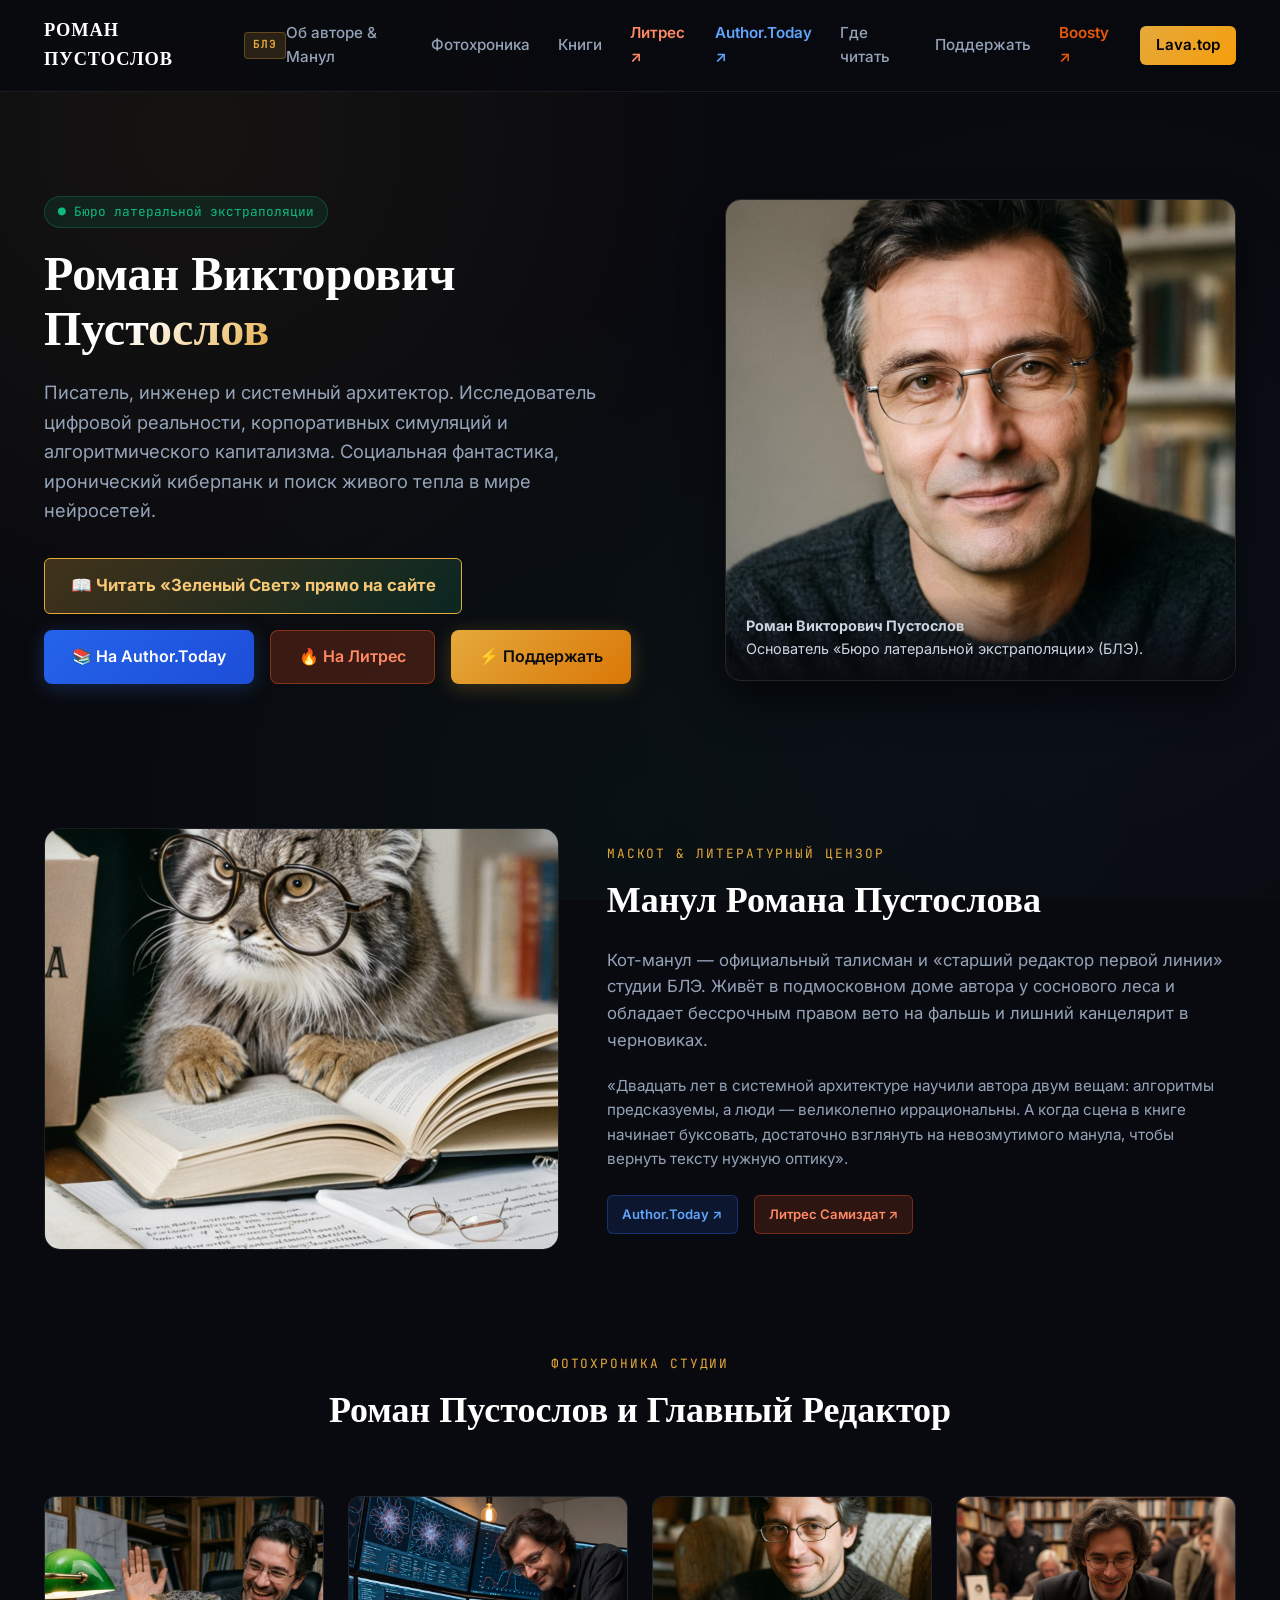
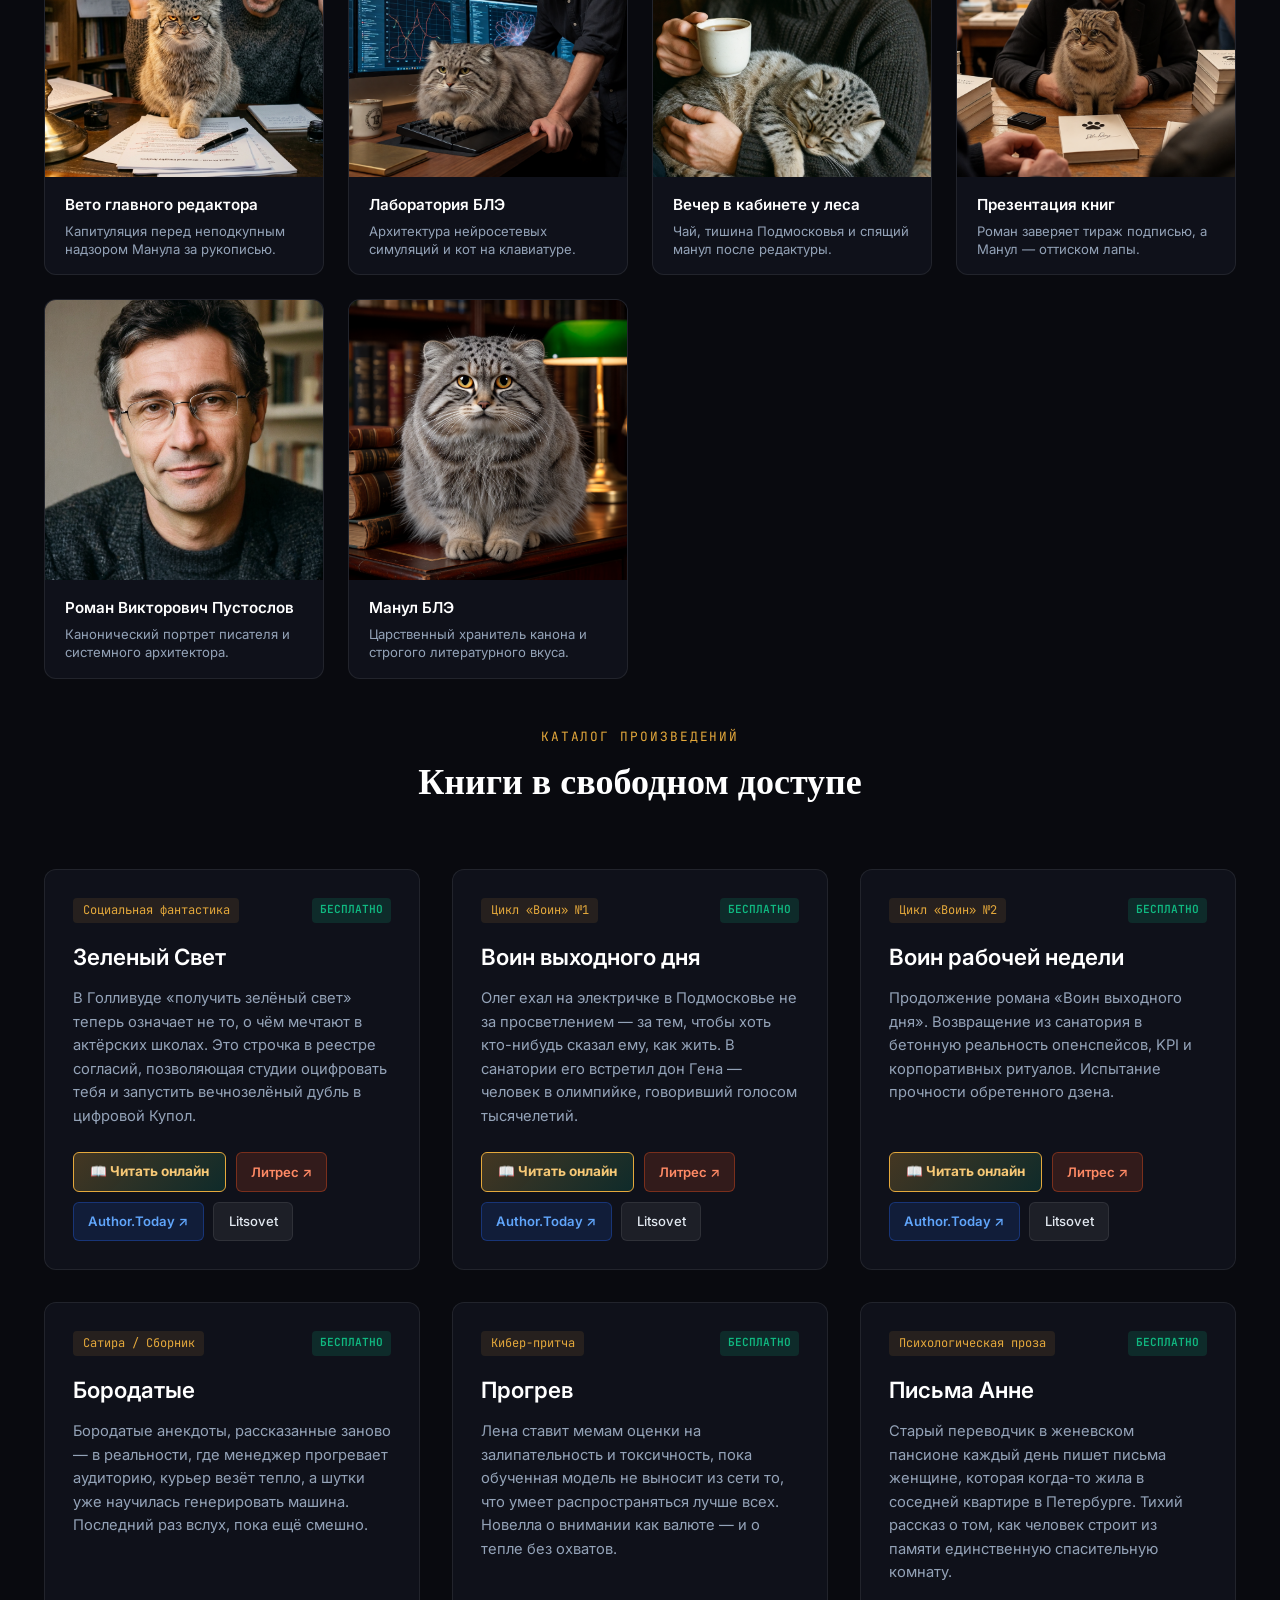
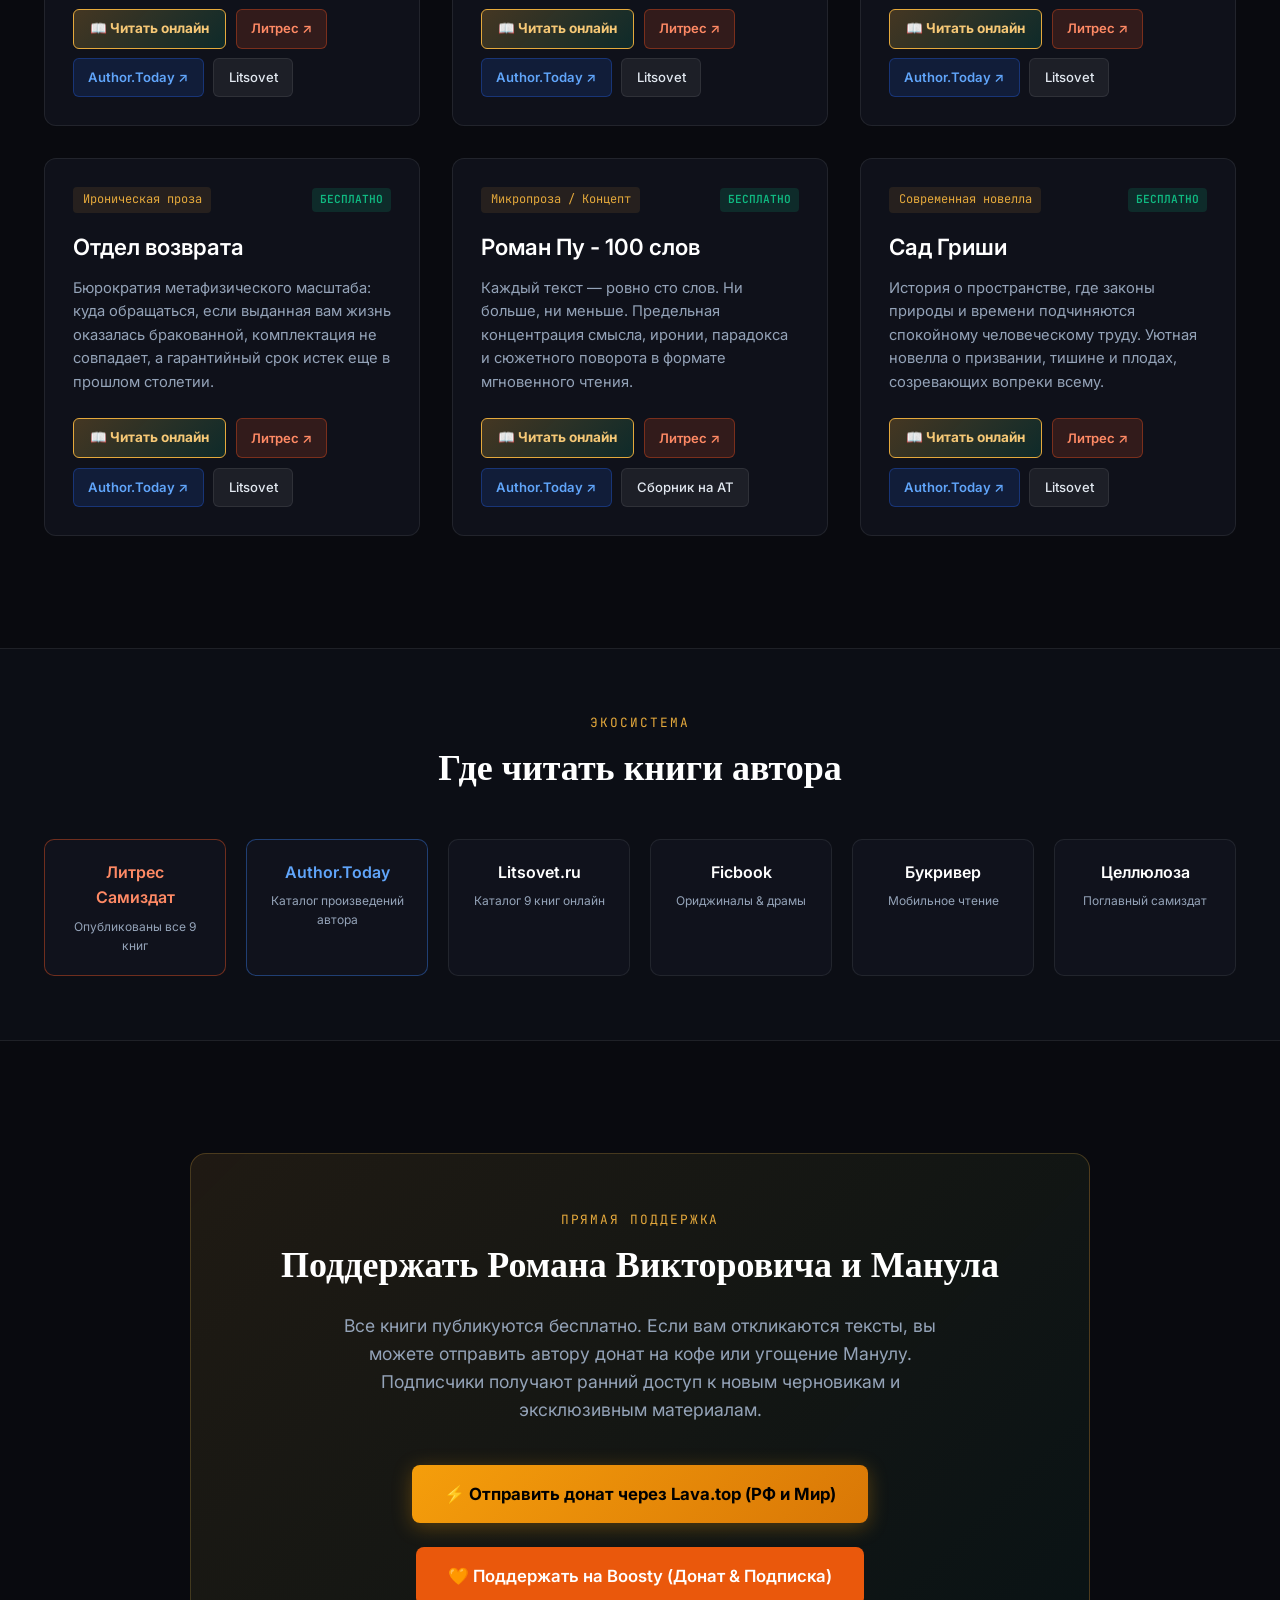
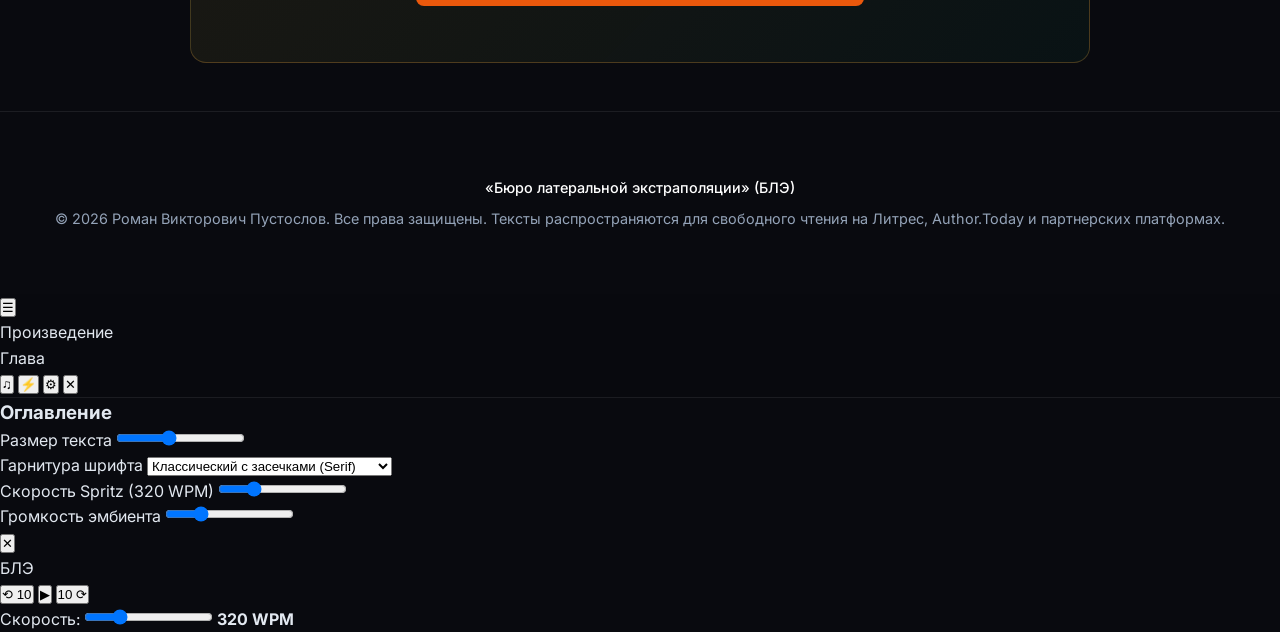
==== index.html @ ad2b4fc8 "Deploy index.html" ====
<!DOCTYPE html>
<html lang="ru">
<head>
  <meta charset="UTF-8">
  <meta name="viewport" content="width=device-width, initial-scale=1.0">
  <title>Роман Викторович Пустослов — Официальный сайт автора & БЛЭ</title>
  <meta name="description" content="Официальный сайт писателя Романа Викторовича Пустослова и его кота-манула. Книги, бесплатное чтение на Литрес, Author.Today и Litsovet, поддержка через Lava.top. Бюро латеральной экстраполяции.">
  <meta name="keywords" content="Роман Пустослов, Роман Викторович Пустослов, Бюро латеральной экстраполяции, БЛЭ, социальная фантастика, интеллектуальная сатира, нейролитература, Отдел возврата, Зеленый Свет, Воин выходного дня, Сад Гриши, Бородатые">
  <meta name="author" content="Роман Викторович Пустослов">
  <meta name="yandex-verification" content="2d628609ebdcddd5">
  <meta name="google-site-verification" content="64a84a54048d64da">
  <link rel="canonical" href="https://roman-pustoslov.pages.dev/">

  <!-- Open Graph / Facebook / VK / Telegram -->
  <meta property="og:type" content="profile">
  <meta property="og:title" content="Роман Викторович Пустослов — Официальный сайт автора & БЛЭ">
  <meta property="og:description" content="Официальный сайт писателя и системного архитектора Романа Пустослова. 9 книг в свободном доступе: Литрес, Author.Today, Litsovet. Социальная фантастика и интеллектуальная сатира.">
  <meta property="og:url" content="https://roman-pustoslov.pages.dev/">
  <meta property="og:site_name" content="Бюро латеральной экстраполяции">
  <meta property="og:image" content="https://roman-pustoslov.pages.dev/preview.png">
  <meta property="og:locale" content="ru_RU">

  <!-- Twitter Card -->
  <meta name="twitter:card" content="summary_large_image">
  <meta name="twitter:title" content="Роман Викторович Пустослов — Официальный сайт автора & БЛЭ">
  <meta name="twitter:description" content="Интеллектуальная проза, социальная сатира и киберфилософия. 9 книг в свободном доступе на Литрес и Author.Today.">
  <meta name="twitter:image" content="https://roman-pustoslov.pages.dev/preview.png">

  <!-- BLE Embedded Reader Module Styles -->
  <link rel="stylesheet" href="reader/reader.css">

  <!-- Schema.org Microdata (Person & Books) -->
  <script type="application/ld+json">
  {
    "@context": "https://schema.org",
    "@graph": [
      {
        "@type": "Person",
        "@id": "https://roman-pustoslov.pages.dev/#author",
        "name": "Роман Викторович Пустослов",
        "alternateName": ["Роман Пустослов", "Roman Pustoslov"],
        "jobTitle": "Писатель, системный архитектор",
        "url": "https://roman-pustoslov.pages.dev/",
        "image": "https://roman-pustoslov.pages.dev/assets/images/pustoslov_01_business_suit.png",
        "description": "Писатель, системный архитектор, автор интеллектуальной прозы, социальной сатиры и исследований в области агентных ИИ-систем. Основатель импринта «Бюро латеральной экстраполяции» (БЛЭ).",
        "sameAs": [
          "https://author.today/u/romanpustoslov/works",
          "https://litsovet.ru/user/137387",
          "https://boosty.to/roman.pustoslov",
          "https://app.lava.top/roman.pustoslov"
        ]
      },
      {
        "@type": "WebSite",
        "@id": "https://roman-pustoslov.pages.dev/#website",
        "url": "https://roman-pustoslov.pages.dev/",
        "name": "Роман Пустослов — Официальный сайт",
        "description": "Каталог книг и официальные материалы Романа Пустослова («Бюро латеральной экстраполяции»)",
        "inLanguage": "ru-RU",
        "publisher": {
          "@id": "https://roman-pustoslov.pages.dev/#author"
        }
      },
      {
        "@type": "Book",
        "name": "Зеленый Свет",
        "url": "https://author.today/work/668685",
        "author": { "@id": "https://roman-pustoslov.pages.dev/#author" },
        "inLanguage": "ru",
        "genre": "Социальная фантастика, Драма",
        "offers": { "@type": "Offer", "price": "0", "priceCurrency": "RUB", "availability": "https://schema.org/InStock" }
      },
      {
        "@type": "Book",
        "name": "Воин выходного дня",
        "url": "https://author.today/work/647949",
        "author": { "@id": "https://roman-pustoslov.pages.dev/#author" },
        "inLanguage": "ru",
        "genre": "Социальный роман, Философская сатира",
        "offers": { "@type": "Offer", "price": "0", "priceCurrency": "RUB", "availability": "https://schema.org/InStock" }
      },
      {
        "@type": "Book",
        "name": "Воин рабочей недели",
        "url": "https://author.today/work/647968",
        "author": { "@id": "https://roman-pustoslov.pages.dev/#author" },
        "inLanguage": "ru",
        "genre": "Социальная фантастика, Сатира",
        "offers": { "@type": "Offer", "price": "0", "priceCurrency": "RUB", "availability": "https://schema.org/InStock" }
      },
      {
        "@type": "Book",
        "name": "Бородатые",
        "url": "https://author.today/work/614768",
        "author": { "@id": "https://roman-pustoslov.pages.dev/#author" },
        "inLanguage": "ru",
        "genre": "Сатира, Сборник, Социальный роман",
        "offers": { "@type": "Offer", "price": "0", "priceCurrency": "RUB", "availability": "https://schema.org/InStock" }
      },
      {
        "@type": "Book",
        "name": "Прогрев",
        "url": "https://author.today/work/612444",
        "author": { "@id": "https://roman-pustoslov.pages.dev/#author" },
        "inLanguage": "ru",
        "genre": "Кибер-притча, Социальная фантастика",
        "offers": { "@type": "Offer", "price": "0", "priceCurrency": "RUB", "availability": "https://schema.org/InStock" }
      },
      {
        "@type": "Book",
        "name": "Письма Анне",
        "url": "https://author.today/work/612441",
        "author": { "@id": "https://roman-pustoslov.pages.dev/#author" },
        "inLanguage": "ru",
        "genre": "Психологическая проза, Рассказ",
        "offers": { "@type": "Offer", "price": "0", "priceCurrency": "RUB", "availability": "https://schema.org/InStock" }
      },
      {
        "@type": "Book",
        "name": "Отдел возврата",
        "url": "https://author.today/work/609740",
        "author": { "@id": "https://roman-pustoslov.pages.dev/#author" },
        "inLanguage": "ru",
        "genre": "Ироническая проза, Сатира",
        "offers": { "@type": "Offer", "price": "0", "priceCurrency": "RUB", "availability": "https://schema.org/InStock" }
      },
      {
        "@type": "Book",
        "name": "Роман Пу - 100 слов",
        "url": "https://author.today/work/604814",
        "author": { "@id": "https://roman-pustoslov.pages.dev/#author" },
        "inLanguage": "ru",
        "genre": "Микропроза, Концептуальная литература",
        "offers": { "@type": "Offer", "price": "0", "priceCurrency": "RUB", "availability": "https://schema.org/InStock" }
      },
      {
        "@type": "Book",
        "name": "Сад Гриши",
        "url": "https://author.today/work/612424",
        "author": { "@id": "https://roman-pustoslov.pages.dev/#author" },
        "inLanguage": "ru",
        "genre": "Современная новелла",
        "offers": { "@type": "Offer", "price": "0", "priceCurrency": "RUB", "availability": "https://schema.org/InStock" }
      }
    ]
  }
  </script>

  <link rel="preconnect" href="https://fonts.googleapis.com">
  <link rel="preconnect" href="https://fonts.gstatic.com" crossorigin>
  <link href="https://fonts.googleapis.com/css2?family=Cinzel:wght@600;700&family=Inter:wght@300;400;500;600;700&family=JetBrains+Mono:wght@400;500&display=swap" rel="stylesheet">
  <style>
    :root {
      --bg: #090a0f;
      --card-bg: rgba(18, 21, 31, 0.75);
      --card-border: rgba(255, 255, 255, 0.08);
      --accent: #e5a93c;
      --accent-glow: rgba(229, 169, 60, 0.25);
      --at-color: #3b82f6;
      --at-glow: rgba(59, 130, 246, 0.25);
      --litres-color: #ff5722;
      --litres-glow: rgba(255, 87, 34, 0.25);
      --emerald: #10b981;
      --text: #e2e8f0;
      --text-muted: #94a3b8;
      --font-main: 'Inter', -apple-system, sans-serif;
      --font-title: 'Cinzel', serif;
      --font-mono: 'JetBrains Mono', monospace;
    }

    * { box-sizing: border-box; margin: 0; padding: 0; }
    body {
      background-color: var(--bg);
      color: var(--text);
      font-family: var(--font-main);
      line-height: 1.6;
      background-image: 
        radial-gradient(circle at 15% 15%, rgba(229, 169, 60, 0.06) 0%, transparent 40%),
        radial-gradient(circle at 85% 65%, rgba(59, 130, 246, 0.05) 0%, transparent 40%),
        radial-gradient(circle at 50% 90%, rgba(16, 185, 129, 0.04) 0%, transparent 50%);
      background-attachment: fixed;
      overflow-x: hidden;
    }

    a { color: inherit; text-decoration: none; }

    /* Header */
    header {
      position: sticky;
      top: 0;
      z-index: 100;
      backdrop-filter: blur(16px);
      background: rgba(9, 10, 15, 0.85);
      border-bottom: 1px solid var(--card-border);
    }
    .nav-container {
      max-width: 1240px;
      margin: 0 auto;
      padding: 1rem 1.5rem;
      display: flex;
      justify-content: space-between;
      align-items: center;
    }
    .logo {
      display: flex;
      align-items: center;
      gap: 0.75rem;
      font-family: var(--font-title);
      font-size: 1.15rem;
      font-weight: 700;
      letter-spacing: 0.05em;
      color: #fff;
    }
    .logo-badge {
      font-family: var(--font-mono);
      font-size: 0.7rem;
      padding: 0.2rem 0.5rem;
      background: rgba(229, 169, 60, 0.15);
      color: var(--accent);
      border: 1px solid rgba(229, 169, 60, 0.3);
      border-radius: 4px;
    }
    .nav-links {
      display: flex;
      gap: 1.75rem;
      font-size: 0.95rem;
      font-weight: 500;
      align-items: center;
    }
    .nav-links a {
      color: var(--text-muted);
      transition: color 0.2s ease;
    }
    .nav-links a:hover { color: var(--accent); }
    .btn-donate-nav {
      background: linear-gradient(135deg, #e5a93c, #f59e0b);
      color: #000 !important;
      font-weight: 600;
      padding: 0.45rem 1rem;
      border-radius: 6px;
      transition: transform 0.2s, box-shadow 0.2s;
    }
    .btn-donate-nav:hover {
      transform: translateY(-2px);
      box-shadow: 0 4px 15px var(--accent-glow);
    }

    /* Container */
    .container {
      max-width: 1240px;
      margin: 0 auto;
      padding: 3rem 1.5rem;
    }

    /* Hero */
    .hero {
      display: grid;
      grid-template-columns: 1.1fr 0.9fr;
      gap: 3.5rem;
      align-items: center;
      padding: 3.5rem 0 4.5rem;
    }
    .hero-tag {
      display: inline-flex;
      align-items: center;
      gap: 0.5rem;
      font-family: var(--font-mono);
      font-size: 0.8rem;
      color: var(--emerald);
      background: rgba(16, 185, 129, 0.1);
      border: 1px solid rgba(16, 185, 129, 0.25);
      padding: 0.3rem 0.8rem;
      border-radius: 20px;
      margin-bottom: 1.25rem;
    }
    .hero-title {
      font-family: var(--font-title);
      font-size: 3rem;
      line-height: 1.15;
      color: #fff;
      margin-bottom: 1.25rem;
    }
    .hero-title span {
      background: linear-gradient(135deg, #fff 40%, var(--accent));
      -webkit-background-clip: text;
      -webkit-text-fill-color: transparent;
    }
    .hero-desc {
      font-size: 1.15rem;
      color: var(--text-muted);
      margin-bottom: 2rem;
      max-width: 580px;
    }
    .hero-actions {
      display: flex;
      gap: 1rem;
      flex-wrap: wrap;
    }
    .btn {
      display: inline-flex;
      align-items: center;
      gap: 0.5rem;
      padding: 0.85rem 1.75rem;
      font-weight: 600;
      border-radius: 8px;
      font-size: 1rem;
      cursor: pointer;
      transition: all 0.2s ease;
    }
    .btn-primary {
      background: linear-gradient(135deg, var(--accent), #d97706);
      color: #090a0f;
      box-shadow: 0 4px 20px var(--accent-glow);
    }
    .btn-primary:hover {
      transform: translateY(-2px);
      box-shadow: 0 6px 25px rgba(229, 169, 60, 0.4);
    }
    .btn-at-hero {
      background: linear-gradient(135deg, #2563eb, #1d4ed8);
      color: #fff;
      box-shadow: 0 4px 20px var(--at-glow);
    }
    .btn-at-hero:hover {
      transform: translateY(-2px);
      box-shadow: 0 6px 25px rgba(37, 99, 235, 0.4);
    }
    .btn-secondary {
      background: rgba(255, 255, 255, 0.05);
      border: 1px solid var(--card-border);
      color: #fff;
    }
    .btn-secondary:hover {
      background: rgba(255, 255, 255, 0.1);
      border-color: rgba(255, 255, 255, 0.2);
    }

    .hero-visual { position: relative; }
    .hero-img-card {
      position: relative;
      border-radius: 16px;
      overflow: hidden;
      border: 1px solid var(--card-border);
      box-shadow: 0 20px 40px rgba(0, 0, 0, 0.6);
      background: #111;
    }
    .hero-img-card img {
      width: 100%;
      height: 480px;
      object-fit: cover;
      display: block;
      transition: transform 0.5s ease;
    }
    .hero-img-card:hover img { transform: scale(1.02); }
    .hero-card-caption {
      position: absolute;
      bottom: 0;
      left: 0;
      right: 0;
      padding: 1.25rem;
      background: linear-gradient(to top, rgba(9, 10, 15, 0.95), transparent);
      font-size: 0.9rem;
      color: #cbd5e1;
    }

    /* Section titles */
    .section-header {
      text-align: center;
      margin-bottom: 3.5rem;
    }
    .section-eyebrow {
      font-family: var(--font-mono);
      font-size: 0.8rem;
      color: var(--accent);
      text-transform: uppercase;
      letter-spacing: 0.15em;
      margin-bottom: 0.5rem;
    }
    .section-title {
      font-family: var(--font-title);
      font-size: 2.25rem;
      color: #fff;
    }

    /* Books grid */
    .books-grid {
      display: grid;
      grid-template-columns: repeat(auto-fill, minmax(360px, 1fr));
      gap: 2rem;
    }
    .book-card {
      background: var(--card-bg);
      border: 1px solid var(--card-border);
      border-radius: 12px;
      padding: 1.75rem;
      display: flex;
      flex-direction: column;
      justify-content: space-between;
      backdrop-filter: blur(12px);
      transition: transform 0.25s, border-color 0.25s, box-shadow 0.25s;
    }
    .book-card:hover {
      transform: translateY(-4px);
      border-color: rgba(229, 169, 60, 0.35);
      box-shadow: 0 12px 30px rgba(0, 0, 0, 0.4);
    }
    .book-meta {
      display: flex;
      justify-content: space-between;
      align-items: center;
      margin-bottom: 1rem;
    }
    .book-tag {
      font-family: var(--font-mono);
      font-size: 0.75rem;
      color: var(--accent);
      background: rgba(229, 169, 60, 0.1);
      padding: 0.2rem 0.6rem;
      border-radius: 4px;
    }
    .book-free-badge {
      font-family: var(--font-mono);
      font-size: 0.7rem;
      color: var(--emerald);
      background: rgba(16, 185, 129, 0.15);
      padding: 0.2rem 0.5rem;
      border-radius: 4px;
      font-weight: 600;
    }
    .book-title {
      font-size: 1.4rem;
      color: #fff;
      margin-bottom: 0.75rem;
      font-weight: 600;
    }
    .book-annotation {
      color: var(--text-muted);
      font-size: 0.92rem;
      line-height: 1.6;
      margin-bottom: 1.5rem;
      flex-grow: 1;
    }
    .book-links {
      display: flex;
      gap: 0.6rem;
      flex-wrap: wrap;
    }
    .btn-at {
      padding: 0.5rem 0.9rem;
      font-size: 0.82rem;
      font-weight: 600;
      border-radius: 6px;
      background: rgba(37, 99, 235, 0.15);
      color: #60a5fa;
      border: 1px solid rgba(37, 99, 235, 0.35);
      transition: all 0.2s;
      display: inline-flex;
      align-items: center;
      gap: 0.35rem;
    }
    .btn-at:hover {
      background: #2563eb;
      color: #fff;
      border-color: #2563eb;
      box-shadow: 0 4px 12px var(--at-glow);
    }
    .btn-litres {
      padding: 0.5rem 0.9rem;
      font-size: 0.82rem;
      font-weight: 600;
      border-radius: 6px;
      background: rgba(255, 87, 34, 0.15);
      color: #ff8a65;
      border: 1px solid rgba(255, 87, 34, 0.35);
      transition: all 0.2s;
      display: inline-flex;
      align-items: center;
      gap: 0.35rem;
    }
    .btn-litres:hover {
      background: #ff5722;
      color: #fff;
      border-color: #ff5722;
      box-shadow: 0 4px 12px var(--litres-glow);
    }
    .btn-read {
      padding: 0.5rem 0.9rem;
      font-size: 0.82rem;
      font-weight: 500;
      border-radius: 6px;
      background: rgba(255, 255, 255, 0.06);
      border: 1px solid var(--card-border);
      transition: all 0.2s;
    }
    .btn-read:hover {
      background: rgba(255, 255, 255, 0.15);
      color: #fff;
      border-color: rgba(255, 255, 255, 0.3);
    }
    .btn-read-ble {
      padding: 0.5rem 1rem;
      font-size: 0.85rem;
      font-weight: 700;
      border-radius: 6px;
      background: linear-gradient(135deg, rgba(229, 169, 60, 0.25), rgba(16, 185, 129, 0.15));
      color: #f6c876;
      border: 1px solid var(--ble-gold, #e5a93c);
      transition: all 0.2s;
      display: inline-flex;
      align-items: center;
      gap: 0.4rem;
      text-decoration: none;
      cursor: pointer;
    }
    .btn-read-ble:hover {
      background: linear-gradient(135deg, #e5a93c, #10b981);
      color: #0b0f17;
      box-shadow: 0 4px 15px rgba(229, 169, 60, 0.4);
      transform: translateY(-2px);
    }

    /* Platforms Bar */
    .platforms-section {
      background: rgba(18, 21, 31, 0.4);
      border-top: 1px solid var(--card-border);
      border-bottom: 1px solid var(--card-border);
      padding: 4rem 0;
      margin: 4rem 0;
    }
    .platform-cards {
      display: grid;
      grid-template-columns: repeat(auto-fit, minmax(180px, 1fr));
      gap: 1.25rem;
    }
    .platform-card {
      background: var(--card-bg);
      border: 1px solid var(--card-border);
      border-radius: 10px;
      padding: 1.25rem;
      text-align: center;
      transition: all 0.2s;
    }
    .platform-card:hover {
      border-color: var(--accent);
      transform: translateY(-2px);
    }
    .platform-name {
      font-weight: 600;
      color: #fff;
      margin-bottom: 0.35rem;
    }
    .platform-badge {
      font-size: 0.75rem;
      color: var(--text-muted);
    }

    /* Support section (Lava.top + Boosty) */
    .support-box {
      background: linear-gradient(135deg, rgba(229, 169, 60, 0.1), rgba(16, 185, 129, 0.05));
      border: 1px solid rgba(229, 169, 60, 0.25);
      border-radius: 16px;
      padding: 3.5rem 2rem;
      text-align: center;
      max-width: 900px;
      margin: 0 auto;
    }
    .support-box h3 {
      font-family: var(--font-title);
      font-size: 2.25rem;
      color: #fff;
      margin-bottom: 1rem;
    }
    .support-box p {
      color: var(--text-muted);
      font-size: 1.1rem;
      max-width: 650px;
      margin: 0 auto 2.5rem;
    }
    .support-buttons {
      display: flex;
      justify-content: center;
      gap: 1.5rem;
      flex-wrap: wrap;
    }
    .btn-lava {
      background: linear-gradient(135deg, #f59e0b, #d97706);
      color: #000;
      font-weight: 700;
      padding: 1rem 2rem;
      border-radius: 8px;
      box-shadow: 0 4px 20px rgba(245, 158, 11, 0.3);
      font-size: 1.05rem;
    }
    .btn-lava:hover {
      transform: translateY(-2px);
      box-shadow: 0 8px 30px rgba(245, 158, 11, 0.5);
    }
    .btn-boosty {
      background: #ea580c;
      color: #fff;
      font-weight: 600;
      padding: 1rem 2rem;
      border-radius: 8px;
      font-size: 1.05rem;
    }
    .btn-boosty:hover {
      transform: translateY(-2px);
      background: #c2410c;
    }

    /* Manul Spotlight */
    .manul-section {
      display: grid;
      grid-template-columns: 0.9fr 1.1fr;
      gap: 3rem;
      align-items: center;
      margin: 4.5rem 0;
    }
    .manul-img-wrapper {
      border-radius: 16px;
      overflow: hidden;
      border: 1px solid var(--card-border);
    }
    .manul-img-wrapper img {
      width: 100%;
      height: 420px;
      object-fit: cover;
      display: block;
    }

    /* Photo Gallery */
    .gallery-grid {
      display: grid;
      grid-template-columns: repeat(auto-fill, minmax(280px, 1fr));
      gap: 1.5rem;
      margin-top: 2rem;
    }
    .gallery-card {
      background: var(--card-bg);
      border: 1px solid var(--card-border);
      border-radius: 12px;
      overflow: hidden;
      transition: transform 0.3s ease, border-color 0.3s ease, box-shadow 0.3s ease;
    }
    .gallery-card:hover {
      transform: translateY(-4px);
      border-color: rgba(229, 169, 60, 0.4);
      box-shadow: 0 12px 30px rgba(0, 0, 0, 0.5);
    }
    .gallery-card img {
      width: 100%;
      height: 280px;
      object-fit: cover;
      display: block;
    }
    .gallery-info {
      padding: 1rem 1.25rem;
    }
    .gallery-title {
      font-weight: 600;
      color: #fff;
      font-size: 0.95rem;
      margin-bottom: 0.25rem;
    }
    .gallery-desc {
      color: var(--text-muted);
      font-size: 0.82rem;
      line-height: 1.4;
    }

    /* Footer */
    footer {
      border-top: 1px solid var(--card-border);
      padding: 3rem 1.5rem;
      text-align: center;
      font-size: 0.9rem;
      color: var(--text-muted);
    }

    @media (max-width: 868px) {
      .hero { grid-template-columns: 1fr; gap: 2.5rem; }
      .hero-img-card img { height: 360px; }
      .manul-section { grid-template-columns: 1fr; }
      .hero-title { font-size: 2.2rem; }
      .nav-links { display: none; }
    }
  </style>
</head>
<body>

  <!-- Header -->
  <header>
    <div class="nav-container">
      <div class="logo">
        <span>РОМАН ПУСТОСЛОВ</span>
        <span class="logo-badge">БЛЭ</span>
      </div>
      <nav class="nav-links">
        <a href="#about">Об авторе & Манул</a>
        <a href="#gallery">Фотохроника</a>
        <a href="#books">Книги</a>
        <a href="https://selfpub.ru/books/ebooks/?state=published" target="_blank" style="color: #ff8a65; font-weight: 600;">Литрес ↗</a>
        <a href="https://author.today/u/romanpustoslov/works" target="_blank" style="color: #60a5fa; font-weight: 600;">Author.Today ↗</a>
        <a href="#platforms">Где читать</a>
        <a href="#support">Поддержать</a>
        <a href="https://boosty.to/roman.pustoslov" target="_blank" style="color: #ea580c; font-weight: 600;">Boosty ↗</a>
        <a href="https://app.lava.top/roman.pustoslov" target="_blank" class="btn-donate-nav">Lava.top</a>
      </nav>
    </div>
  </header>

  <div class="container">
    <!-- Hero Section -->
    <section class="hero">
      <div class="hero-content">
        <div class="hero-tag">● Бюро латеральной экстраполяции</div>
        <h1 class="hero-title">Роман Викторович <span>Пустослов</span></h1>
        <p class="hero-desc">
          Писатель, инженер и системный архитектор. Исследователь цифровой реальности, корпоративных симуляций и алгоритмического капитализма. Социальная фантастика, иронический киберпанк и поиск живого тепла в мире нейросетей.
        </p>
        <div class="hero-actions">
          <a href="#read/zelyony-svet/1" class="btn btn-read-ble" style="padding: 0.85rem 1.6rem; font-size: 1.05rem;">
            📖 Читать «Зеленый Свет» прямо на сайте
          </a>
          <a href="https://author.today/u/romanpustoslov/works" target="_blank" class="btn btn-at-hero">
            📚 На Author.Today
          </a>
          <a href="https://selfpub.ru/books/ebooks/?state=published" target="_blank" class="btn" style="background: rgba(255, 87, 34, 0.2); border: 1px solid rgba(255, 87, 34, 0.4); color: #ff8a65;">
            🔥 На Литрес
          </a>
          <a href="https://app.lava.top/roman.pustoslov" target="_blank" class="btn btn-primary">⚡ Поддержать</a>
        </div>
      </div>
      <div class="hero-visual">
        <div class="hero-img-card">
          <img src="assets/images/pustoslov_01_business_suit.png" alt="Роман Викторович Пустослов">
          <div class="hero-card-caption">
            <strong>Роман Викторович Пустослов</strong><br>
            Основатель «Бюро латеральной экстраполяции» (БЛЭ).
          </div>
        </div>
      </div>
    </section>

    <!-- Manul Section -->
    <section class="manul-section" id="about">
      <div class="manul-img-wrapper">
        <img src="assets/images/manul_01_chief_editor_glasses.png" alt="Манул — главный литературный цензор">
      </div>
      <div class="manul-content">
        <div class="section-eyebrow">Маскот & Литературный цензор</div>
        <h2 class="section-title" style="text-align: left; margin-bottom: 1rem;">Манул Романа Пустослова</h2>
        <p style="color: var(--text-muted); font-size: 1.05rem; margin-bottom: 1.25rem;">
          Кот-манул — официальный талисман и «старший редактор первой линии» студии БЛЭ. Живёт в подмосковном доме автора у соснового леса и обладает бессрочным правом вето на фальшь и лишний канцелярит в черновиках.
        </p>
        <p style="color: var(--text-muted); font-size: 0.95rem; margin-bottom: 1.5rem;">
          «Двадцать лет в системной архитектуре научили автора двум вещам: алгоритмы предсказуемы, а люди — великолепно иррациональны. А когда сцена в книге начинает буксовать, достаточно взглянуть на невозмутимого манула, чтобы вернуть тексту нужную оптику».
        </p>
        <div style="display: flex; gap: 1rem; flex-wrap: wrap;">
          <a href="https://author.today/u/romanpustoslov" target="_blank" class="btn btn-at">
            Author.Today ↗
          </a>
          <a href="https://selfpub.ru/books/ebooks/?state=published" target="_blank" class="btn btn-litres">
            Литрес Самиздат ↗
          </a>
        </div>
      </div>
    </section>

    <!-- Photo Gallery Section -->
    <section id="gallery" style="padding-top: 2rem;">
      <div class="section-header">
        <div class="section-eyebrow">Фотохроника студии</div>
        <h2 class="section-title">Роман Пустослов и Главный Редактор</h2>
      </div>
      <div class="gallery-grid">
        <div class="gallery-card">
          <img src="assets/images/05b_gemini_native_veto.png" alt="Вето главного редактора">
          <div class="gallery-info">
            <div class="gallery-title">Вето главного редактора</div>
            <div class="gallery-desc">Капитуляция перед неподкупным надзором Манула за рукописью.</div>
          </div>
        </div>
        <div class="gallery-card">
          <img src="assets/images/04_ai_lab_research_khroma.png" alt="Лаборатория БЛЭ">
          <div class="gallery-info">
            <div class="gallery-title">Лаборатория БЛЭ</div>
            <div class="gallery-desc">Архитектура нейросетевых симуляций и кот на клавиатуре.</div>
          </div>
        </div>
        <div class="gallery-card">
          <img src="assets/images/03b_cozy_author_study_khroma.png" alt="Кабинет у соснового леса">
          <div class="gallery-info">
            <div class="gallery-title">Вечер в кабинете у леса</div>
            <div class="gallery-desc">Чай, тишина Подмосковья и спящий манул после редактуры.</div>
          </div>
        </div>
        <div class="gallery-card">
          <img src="assets/images/06_bookstore_presentation_khroma.png" alt="Автограф-сессия">
          <div class="gallery-info">
            <div class="gallery-title">Презентация книг</div>
            <div class="gallery-desc">Роман заверяет тираж подписью, а Манул — оттиском лапы.</div>
          </div>
        </div>
        <div class="gallery-card">
          <img src="assets/images/pustoslov_02_editorial_tweed.png" alt="Роман Викторович в твидовом пиджаке">
          <div class="gallery-info">
            <div class="gallery-title">Роман Викторович Пустослов</div>
            <div class="gallery-desc">Канонический портрет писателя и системного архитектора.</div>
          </div>
        </div>
        <div class="gallery-card">
          <img src="assets/images/manul_02_majestic_guardian.png" alt="Манул — хранитель канона">
          <div class="gallery-info">
            <div class="gallery-title">Манул БЛЭ</div>
            <div class="gallery-desc">Царственный хранитель канона и строгого литературного вкуса.</div>
          </div>
        </div>
      </div>
    </section>

    <!-- Books Section -->
    <section id="books" style="padding-top: 3rem;">
      <div class="section-header">
        <div class="section-eyebrow">Каталог произведений</div>
        <h2 class="section-title">Книги в свободном доступе</h2>
      </div>

      <div class="books-grid">
        <!-- Book 1: Зеленый Свет -->
        <div class="book-card">
          <div>
            <div class="book-meta">
              <span class="book-tag">Социальная фантастика</span>
              <span class="book-free-badge">БЕСПЛАТНО</span>
            </div>
            <h3 class="book-title">Зеленый Свет</h3>
            <p class="book-annotation">
              В Голливуде «получить зелёный свет» теперь означает не то, о чём мечтают в актёрских школах. Это строчка в реестре согласий, позволяющая студии оцифровать тебя и запустить вечнозелёный дубль в цифровой Купол.
            </p>
          </div>
          <div class="book-links">
            <a href="#read/zelyony-svet/1" class="btn-read-ble">📖 Читать онлайн</a>
            <a href="https://selfpub.ru/books/1182349" target="_blank" class="btn-litres">Литрес ↗</a>
            <a href="https://author.today/work/668685" target="_blank" class="btn-at">Author.Today ↗</a>
            <a href="https://litsovet.ru/books/1002391-zelenyy-svet/read" target="_blank" class="btn-read">Litsovet</a>
          </div>
        </div>

        <!-- Book 2: Воин выходного дня -->
        <div class="book-card">
          <div>
            <div class="book-meta">
              <span class="book-tag">Цикл «Воин» №1</span>
              <span class="book-free-badge">БЕСПЛАТНО</span>
            </div>
            <h3 class="book-title">Воин выходного дня</h3>
            <p class="book-annotation">
              Олег ехал на электричке в Подмосковье не за просветлением — за тем, чтобы хоть кто-нибудь сказал ему, как жить. В санатории его встретил дон Гена — человек в олимпийке, говоривший голосом тысячелетий.
            </p>
          </div>
          <div class="book-links">
            <a href="#read/voin-vyhodnogo-dnya/1" class="btn-read-ble">📖 Читать онлайн</a>
            <a href="https://selfpub.ru/books/1182367" target="_blank" class="btn-litres">Литрес ↗</a>
            <a href="https://author.today/work/647949" target="_blank" class="btn-at">Author.Today ↗</a>
            <a href="https://litsovet.ru/books/1001672-voin-vyhodnogo-dnya/read" target="_blank" class="btn-read">Litsovet</a>
          </div>
        </div>

        <!-- Book 3: Воин рабочей недели -->
        <div class="book-card">
          <div>
            <div class="book-meta">
              <span class="book-tag">Цикл «Воин» №2</span>
              <span class="book-free-badge">БЕСПЛАТНО</span>
            </div>
            <h3 class="book-title">Воин рабочей недели</h3>
            <p class="book-annotation">
              Продолжение романа «Воин выходного дня». Возвращение из санатория в бетонную реальность опенспейсов, KPI и корпоративных ритуалов. Испытание прочности обретенного дзена.
            </p>
          </div>
          <div class="book-links">
            <a href="#read/voin-rabochey-nedeli/1" class="btn-read-ble">📖 Читать онлайн</a>
            <a href="https://selfpub.ru/books/1182372" target="_blank" class="btn-litres">Литрес ↗</a>
            <a href="https://author.today/work/647968" target="_blank" class="btn-at">Author.Today ↗</a>
            <a href="https://litsovet.ru/books/1001673-voin-rabochey-nedeli/read" target="_blank" class="btn-read">Litsovet</a>
          </div>
        </div>

        <!-- Book 4: Бородатые -->
        <div class="book-card">
          <div>
            <div class="book-meta">
              <span class="book-tag">Сатира / Сборник</span>
              <span class="book-free-badge">БЕСПЛАТНО</span>
            </div>
            <h3 class="book-title">Бородатые</h3>
            <p class="book-annotation">
              Бородатые анекдоты, рассказанные заново — в реальности, где менеджер прогревает аудиторию, курьер везёт тепло, а шутки уже научилась генерировать машина. Последний раз вслух, пока ещё смешно.
            </p>
          </div>
          <div class="book-links">
            <a href="#read/borodatye/1" class="btn-read-ble">📖 Читать онлайн</a>
            <a href="https://selfpub.ru/books/1182374" target="_blank" class="btn-litres">Литрес ↗</a>
            <a href="https://author.today/work/614768" target="_blank" class="btn-at">Author.Today ↗</a>
            <a href="https://litsovet.ru/books/1000755-borodatye/read" target="_blank" class="btn-read">Litsovet</a>
          </div>
        </div>

        <!-- Book 5: Прогрев -->
        <div class="book-card">
          <div>
            <div class="book-meta">
              <span class="book-tag">Кибер-притча</span>
              <span class="book-free-badge">БЕСПЛАТНО</span>
            </div>
            <h3 class="book-title">Прогрев</h3>
            <p class="book-annotation">
              Лена ставит мемам оценки на залипательность и токсичность, пока обученная модель не выносит из сети то, что умеет распространяться лучше всех. Новелла о внимании как валюте — и о тепле без охватов.
            </p>
          </div>
          <div class="book-links">
            <a href="#read/progrev/1" class="btn-read-ble">📖 Читать онлайн</a>
            <a href="https://selfpub.ru/books/1182376" target="_blank" class="btn-litres">Литрес ↗</a>
            <a href="https://author.today/work/612444" target="_blank" class="btn-at">Author.Today ↗</a>
            <a href="https://litsovet.ru/books/1000713-progrev/read" target="_blank" class="btn-read">Litsovet</a>
          </div>
        </div>

        <!-- Book 6: Письма Анне -->
        <div class="book-card">
          <div>
            <div class="book-meta">
              <span class="book-tag">Психологическая проза</span>
              <span class="book-free-badge">БЕСПЛАТНО</span>
            </div>
            <h3 class="book-title">Письма Анне</h3>
            <p class="book-annotation">
              Старый переводчик в женевском пансионе каждый день пишет письма женщине, которая когда-то жила в соседней квартире в Петербурге. Тихий рассказ о том, как человек строит из памяти единственную спасительную комнату.
            </p>
          </div>
          <div class="book-links">
            <a href="#read/pisma-anne/1" class="btn-read-ble">📖 Читать онлайн</a>
            <a href="https://selfpub.ru/books/1182379" target="_blank" class="btn-litres">Литрес ↗</a>
            <a href="https://author.today/work/612441" target="_blank" class="btn-at">Author.Today ↗</a>
            <a href="https://litsovet.ru/books/1000714-pisma-anne/read" target="_blank" class="btn-read">Litsovet</a>
          </div>
        </div>

        <!-- Book 7: Отдел возврата -->
        <div class="book-card">
          <div>
            <div class="book-meta">
              <span class="book-tag">Ироническая проза</span>
              <span class="book-free-badge">БЕСПЛАТНО</span>
            </div>
            <h3 class="book-title">Отдел возврата</h3>
            <p class="book-annotation">
              Бюрократия метафизического масштаба: куда обращаться, если выданная вам жизнь оказалась бракованной, комплектация не совпадает, а гарантийный срок истек еще в прошлом столетии.
            </p>
          </div>
          <div class="book-links">
            <a href="#read/otdel-vozvrata/1" class="btn-read-ble">📖 Читать онлайн</a>
            <a href="https://selfpub.ru/books/1086933" target="_blank" class="btn-litres">Литрес ↗</a>
            <a href="https://author.today/work/609740" target="_blank" class="btn-at">Author.Today ↗</a>
            <a href="https://litsovet.ru/user/137387" target="_blank" class="btn-read">Litsovet</a>
          </div>
        </div>

        <!-- Book 8: Роман Пу - 100 слов -->
        <div class="book-card">
          <div>
            <div class="book-meta">
              <span class="book-tag">Микропроза / Концепт</span>
              <span class="book-free-badge">БЕСПЛАТНО</span>
            </div>
            <h3 class="book-title">Роман Пу - 100 слов</h3>
            <p class="book-annotation">
              Каждый текст — ровно сто слов. Ни больше, ни меньше. Предельная концентрация смысла, иронии, парадокса и сюжетного поворота в формате мгновенного чтения.
            </p>
          </div>
          <div class="book-links">
            <a href="#read/100-slov/1" class="btn-read-ble">📖 Читать онлайн</a>
            <a href="https://selfpub.ru/books/1092858" target="_blank" class="btn-litres">Литрес ↗</a>
            <a href="https://author.today/work/604814" target="_blank" class="btn-at">Author.Today ↗</a>
            <a href="https://author.today/u/romanpustoslov/works" target="_blank" class="btn-read">Сборник на AT</a>
          </div>
        </div>

        <!-- Book 9: Сад Гриши -->
        <div class="book-card">
          <div>
            <div class="book-meta">
              <span class="book-tag">Современная новелла</span>
              <span class="book-free-badge">БЕСПЛАТНО</span>
            </div>
            <h3 class="book-title">Сад Гриши</h3>
            <p class="book-annotation">
              История о пространстве, где законы природы и времени подчиняются спокойному человеческому труду. Уютная новелла о призвании, тишине и плодах, созревающих вопреки всему.
            </p>
          </div>
          <div class="book-links">
            <a href="#read/sad-grishi/1" class="btn-read-ble">📖 Читать онлайн</a>
            <a href="https://selfpub.ru/books/1182382" target="_blank" class="btn-litres">Литрес ↗</a>
            <a href="https://author.today/work/612424" target="_blank" class="btn-at">Author.Today ↗</a>
            <a href="https://litsovet.ru/books/1000712-sad-grishi/read" target="_blank" class="btn-read">Litsovet</a>
          </div>
        </div>
      </div>
    </section>
  </div>

  <!-- Platforms Bar -->
  <section class="platforms-section" id="platforms">
    <div class="container" style="padding-top: 0; padding-bottom: 0;">
      <div class="section-header" style="margin-bottom: 2.5rem;">
        <div class="section-eyebrow">Экосистема</div>
        <h2 class="section-title">Где читать книги автора</h2>
      </div>
      <div class="platform-cards">
        <a href="https://selfpub.ru/books/ebooks/?state=published" target="_blank" class="platform-card" style="border-color: rgba(255, 87, 34, 0.4);">
          <div class="platform-name" style="color: #ff8a65;">Литрес Самиздат</div>
          <div class="platform-badge">Опубликованы все 9 книг</div>
        </a>
        <a href="https://author.today/u/romanpustoslov/works" target="_blank" class="platform-card" style="border-color: rgba(59, 130, 246, 0.4);">
          <div class="platform-name" style="color: #60a5fa;">Author.Today</div>
          <div class="platform-badge">Каталог произведений автора</div>
        </a>
        <a href="https://litsovet.ru/user/137387" target="_blank" class="platform-card">
          <div class="platform-name">Litsovet.ru</div>
          <div class="platform-badge">Каталог 9 книг онлайн</div>
        </a>
        <a href="https://ficbook.net" target="_blank" class="platform-card">
          <div class="platform-name">Ficbook</div>
          <div class="platform-badge">Ориджиналы & драмы</div>
        </a>
        <a href="https://bookriver.ru" target="_blank" class="platform-card">
          <div class="platform-name">Букривер</div>
          <div class="platform-badge">Мобильное чтение</div>
        </a>
        <a href="https://zelluloza.ru" target="_blank" class="platform-card">
          <div class="platform-name">Целлюлоза</div>
          <div class="platform-badge">Поглавный самиздат</div>
        </a>
      </div>
    </div>
  </section>

  <!-- Support Section -->
  <div class="container" id="support">
    <div class="support-box">
      <div class="section-eyebrow">Прямая поддержка</div>
      <h3>Поддержать Романа Викторовича и Манула</h3>
      <p>
        Все книги публикуются бесплатно. Если вам откликаются тексты, вы можете отправить автору донат на кофе или угощение Манулу. Подписчики получают ранний доступ к новым черновикам и эксклюзивным материалам.
      </p>
      <div class="support-buttons">
        <a href="https://app.lava.top/roman.pustoslov" target="_blank" class="btn btn-lava">
          ⚡ Отправить донат через Lava.top (РФ и Мир)
        </a>
        <a href="https://boosty.to/roman.pustoslov/donate" target="_blank" class="btn btn-boosty">
          🧡 Поддержать на Boosty (Донат & Подписка)
        </a>
      </div>
    </div>
  </div>

  <!-- Footer -->
  <footer>
    <div class="container" style="padding-top: 1rem; padding-bottom: 1rem;">
      <p style="margin-bottom: 0.5rem; font-weight: 500; color: #fff;">
        «Бюро латеральной экстраполяции» (БЛЭ)
      </p>
      <p>
        © 2026 Роман Викторович Пустослов. Все права защищены. Тексты распространяются для свободного чтения на Литрес, Author.Today и партнерских платформах.
      </p>
    </div>
  </footer>

  <!-- ==========================================================================
       BLE EMBEDDED READER (АДДИТИВНЫЙ МОДУЛЬ ЧИТАЛКИ БЛЭ)
       ========================================================================== -->
  <div id="ble-reader-overlay">
    <!-- Header -->
    <header class="ble-reader-header">
      <div class="ble-reader-meta">
        <button id="ble-btn-toc" class="ble-header-btn" title="Оглавление (TOC)">☰</button>
        <div class="ble-reader-title-box">
          <div id="ble-header-book-title" class="ble-reader-book-name">Произведение</div>
          <div id="ble-header-chapter-title" class="ble-reader-chapter-name">Глава</div>
        </div>
      </div>
      <div class="ble-reader-actions">
        <button id="ble-btn-ambient" class="ble-header-btn" title="Включить фоновый ламповый эмбиент БЛЭ">♫</button>
        <button id="ble-btn-spritz" class="ble-header-btn" title="Режим скорочтения Spritz (RSVP)">⚡</button>
        <button id="ble-btn-settings" class="ble-header-btn" title="Настройки типографики">⚙</button>
        <button id="ble-btn-close" class="ble-header-btn" title="Закрыть читалку (Esc)">✕</button>
      </div>
    </header>

    <!-- Progress Track -->
    <div class="ble-reader-progress-track">
      <div id="ble-progress-fill" class="ble-reader-progress-fill"></div>
    </div>

    <!-- Main Viewport -->
    <main id="ble-reader-viewport" class="ble-reader-viewport">
      <article id="ble-reader-article" class="ble-reader-article">
        <!-- Текст главы инжектируется через reader.js -->
      </article>
    </main>

    <!-- Drawer: Оглавление -->
    <aside id="ble-toc-drawer" class="ble-reader-drawer">
      <div class="ble-drawer-header">
        <h3>Оглавление</h3>
      </div>
      <ul id="ble-toc-list" class="ble-toc-list"></ul>
    </aside>

    <!-- Popover: Настройки типографики -->
    <div id="ble-settings-popover" class="ble-settings-popover">
      <div class="ble-setting-row">
        <label class="ble-setting-label">Размер текста</label>
        <input type="range" id="ble-input-font-size" min="15" max="25" step="1" value="19">
      </div>
      <div class="ble-setting-row">
        <label class="ble-setting-label">Гарнитура шрифта</label>
        <select id="ble-select-font-family" class="ble-setting-select">
          <option value="serif">Классический с засечками (Serif)</option>
          <option value="sans">Современный экранный (Sans-serif)</option>
        </select>
      </div>
      <div class="ble-setting-row">
        <label class="ble-setting-label">Скорость Spritz (<span id="ble-val-wpm">320 WPM</span>)</label>
        <input type="range" id="ble-input-wpm" min="180" max="750" step="10" value="320">
      </div>
      <div class="ble-setting-row">
        <label class="ble-setting-label">Громкость эмбиента</label>
        <input type="range" id="ble-input-volume" min="0" max="1" step="0.05" value="0.25">
      </div>
    </div>

    <!-- Modal: Окно Spritz RSVP скорочтения -->
    <div id="ble-spritz-modal" class="ble-spritz-modal">
      <button id="ble-spritz-btn-close" class="ble-header-btn ble-spritz-close" title="Выйти из скорочтения">✕</button>
      <div class="ble-spritz-visor-frame">
        <div class="ble-spritz-reticle">
          <div class="ble-spritz-word-slot">БЛЭ</div>
        </div>
        <div class="ble-spritz-controls">
          <div class="ble-spritz-nav-btns">
            <button id="ble-spritz-btn-back" class="ble-spritz-btn" title="10 слов назад">⟲ 10</button>
            <button id="ble-spritz-btn-play" class="ble-spritz-btn play" title="Старт / Пауза (Пробел)">▶</button>
            <button id="ble-spritz-btn-fwd" class="ble-spritz-btn" title="10 слов вперед">10 ⟳</button>
          </div>
          <div class="ble-spritz-wpm-bar">
            <span>Скорость:</span>
            <input type="range" id="ble-spritz-wpm-slider" min="180" max="750" step="10" value="320" style="accent-color: var(--ble-gold);">
            <strong id="ble-spritz-wpm-display">320 WPM</strong>
          </div>
        </div>
      </div>
    </div>
  </div>

  <!-- BLE Reader Scripts -->
  <script src="reader/spritz.js"></script>
  <script src="reader/audio_ambient.js"></script>
  <script src="reader/reader.js"></script>

</body>
</html>
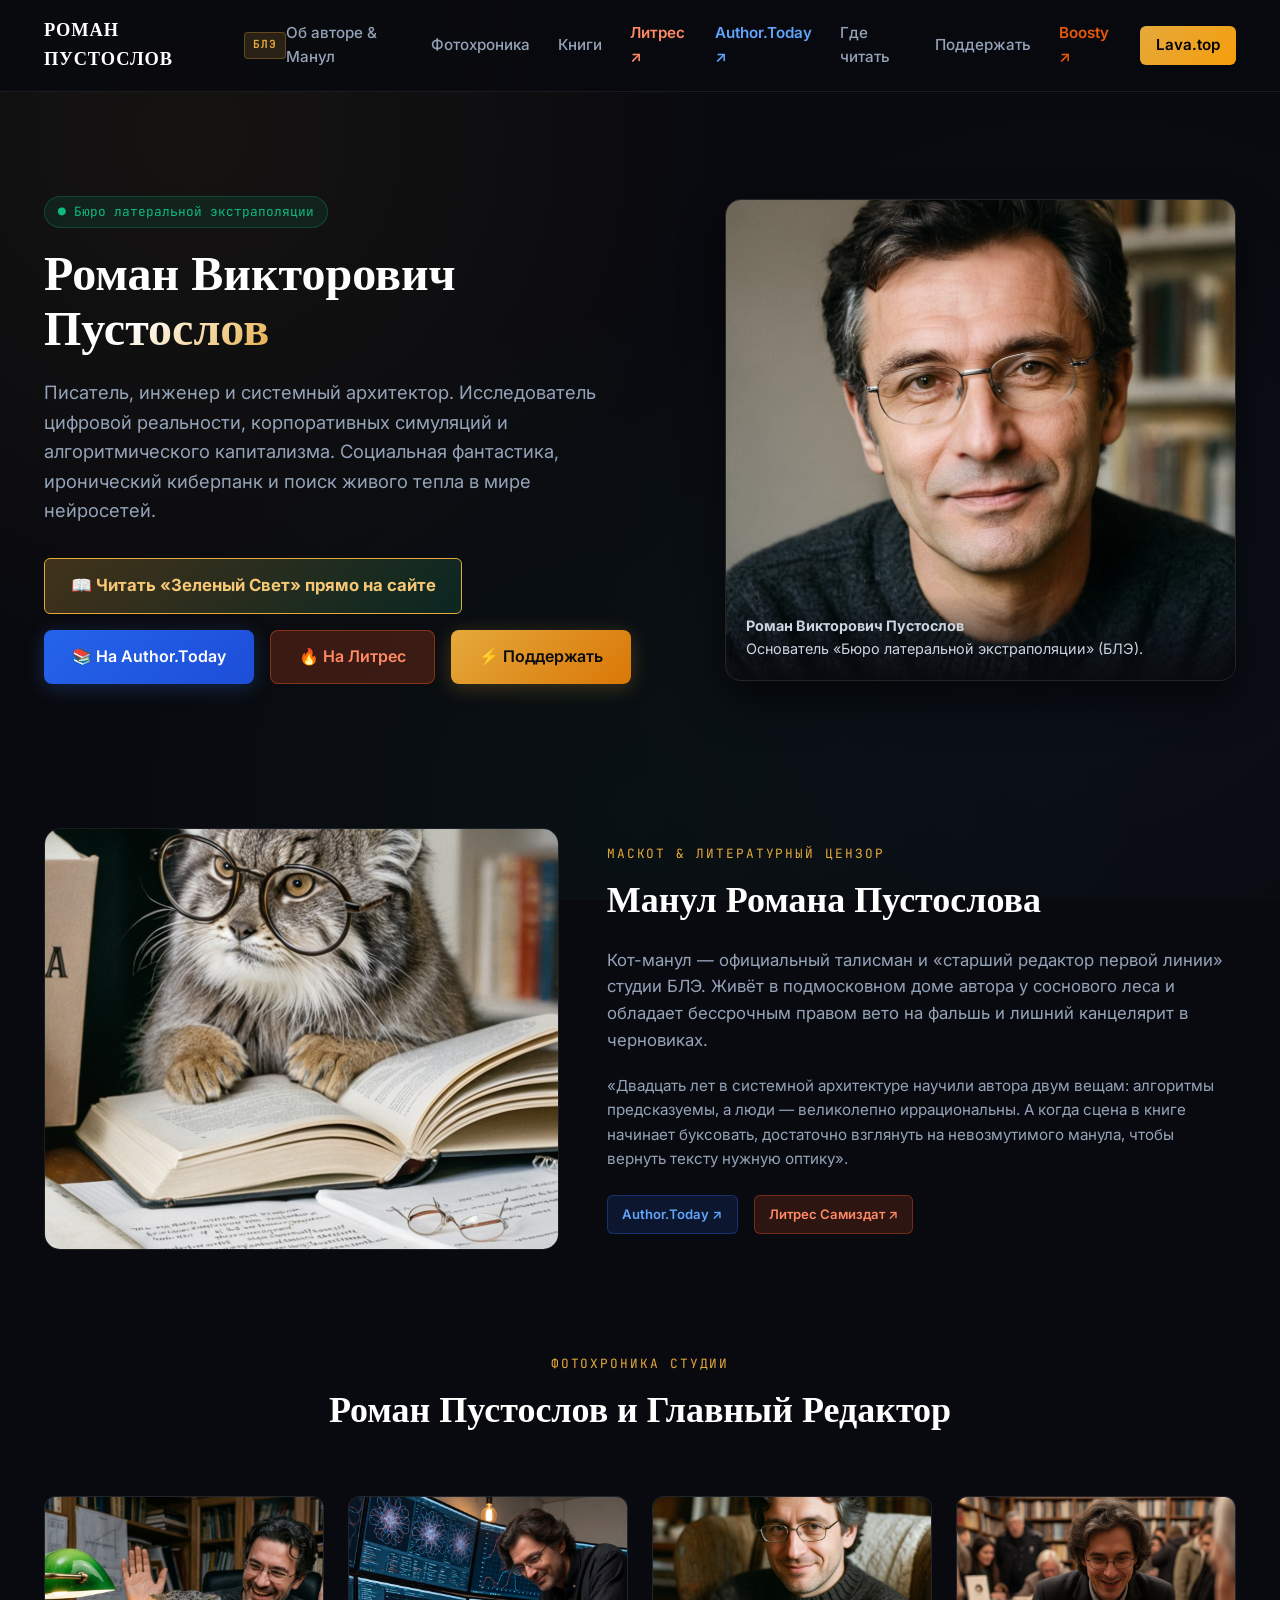
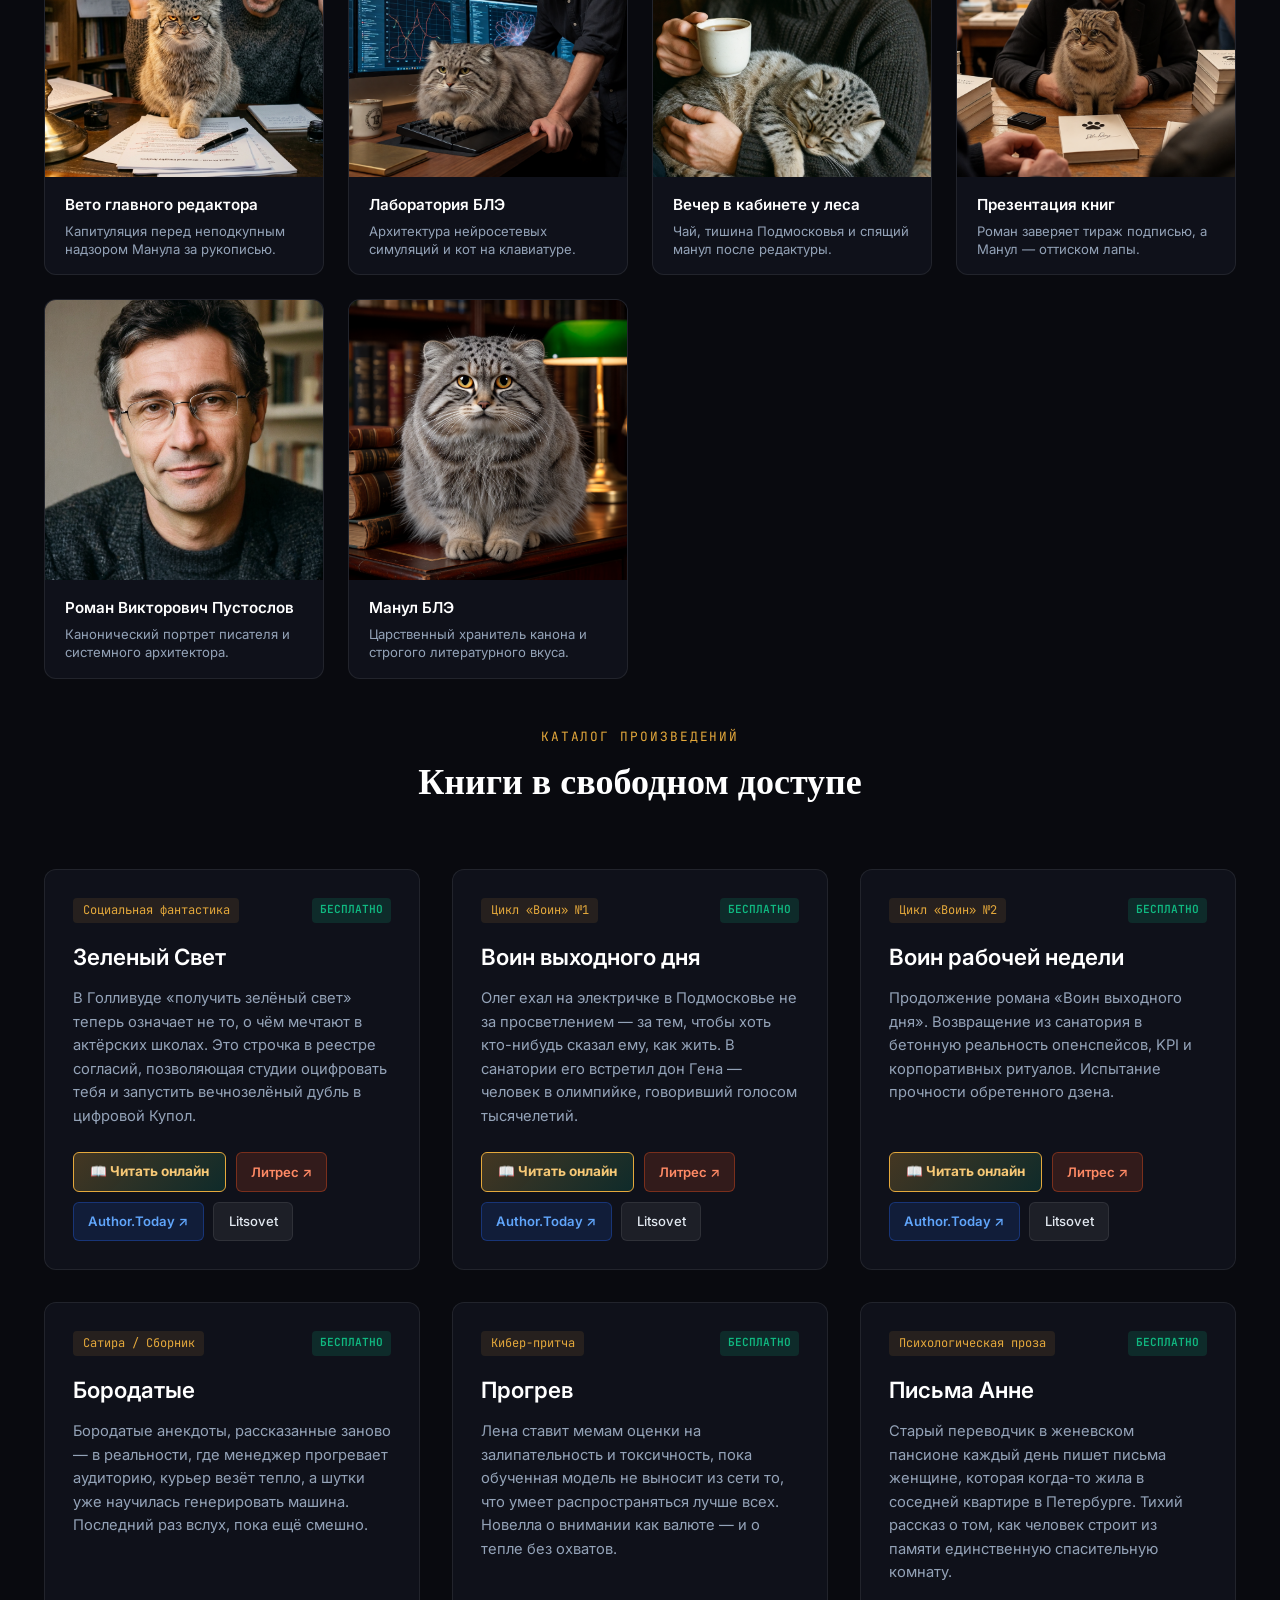
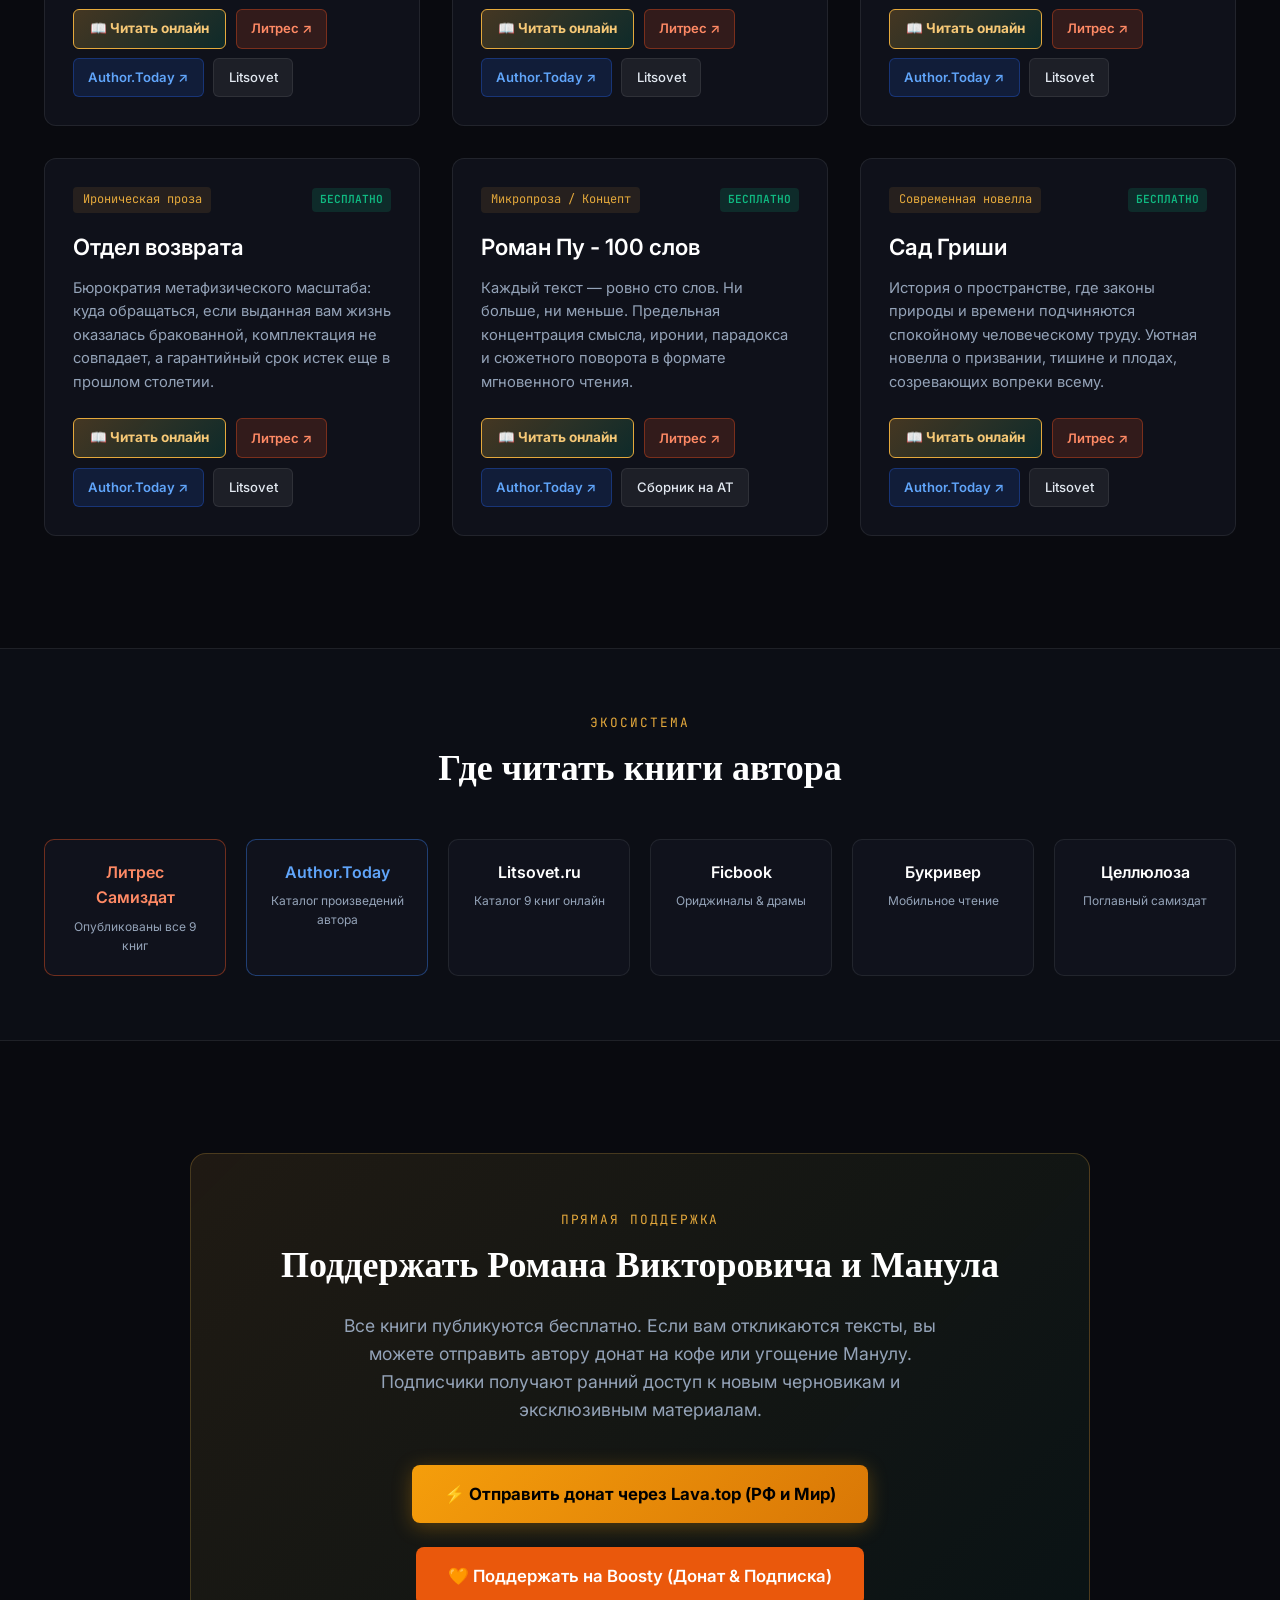
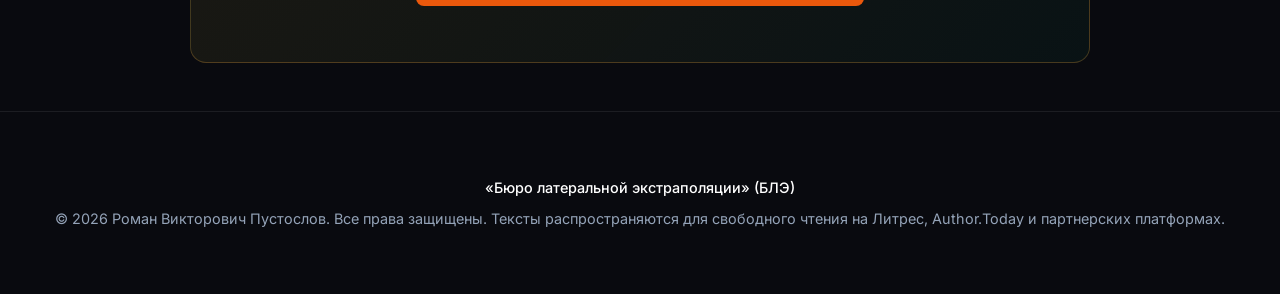
==== commit 3ef01c6b: "Deploy Yandex.Metrika counter 113666400" ====
--- a/index.html
+++ b/index.html
@@ -10,6 +10,24 @@
   <meta name="yandex-verification" content="2d628609ebdcddd5">
   <meta name="google-site-verification" content="64a84a54048d64da">
   <link rel="canonical" href="https://roman-pustoslov.pages.dev/">
+
+  <!-- Yandex.Metrika counter -->
+  <script type="text/javascript" >
+     (function(m,e,t,r,i,k,a){m[i]=m[i]||function(){(m[i].a=m[i].a||[]).push(arguments)};
+     m[i].l=1*new Date();
+     for (var j = 0; j < document.scripts.length; j++) {if (document.scripts[j].src === r) { return; }}
+     k=e.createElement(t),a=e.getElementsByTagName(t)[0],k.async=1,k.src=r,a.parentNode.insertBefore(k,a)})
+     (window, document, "script", "https://mc.yandex.ru/metrika/tag.js", "ym");
+
+     ym(113666400, "init", {
+          clickmap:true,
+          trackLinks:true,
+          accurateTrackBounce:true,
+          webvisor:true
+     });
+  </script>
+  <noscript><div><img src="https://mc.yandex.ru/watch/113666400" style="position:absolute; left:-9999px;" alt="" /></div></noscript>
+  <!-- /Yandex.Metrika counter -->
 
   <!-- Open Graph / Facebook / VK / Telegram -->
   <meta property="og:type" content="profile">
--- a/reader/reader.css
+++ b/reader/reader.css
@@ -0,0 +1,523 @@
+/* ==========================================================================
+   BLE EMBEDDED READER — СТИЛИ И ТИПОГРАФИКА БЛЭ
+   Импринт «Бюро латеральной экстраполяции» (Роман Викторович Пустослов)
+   ========================================================================== */
+
+:root {
+  --ble-bg-dark: #0b0f17;
+  --ble-card-bg: #121824;
+  --ble-card-border: rgba(229, 169, 60, 0.2);
+  --ble-gold: #e5a93c;
+  --ble-gold-glow: rgba(229, 169, 60, 0.4);
+  --ble-neon: #10b981;
+  --ble-neon-glow: rgba(16, 185, 129, 0.4);
+  --ble-text: #e2e8f0;
+  --ble-text-muted: #94a3b8;
+  --ble-font-serif: 'Georgia', 'Merriweather', 'PT Serif', serif;
+  --ble-font-sans: 'Inter', system-ui, -apple-system, sans-serif;
+  --ble-max-w: 740px;
+}
+
+body.ble-reader-open {
+  overflow: hidden !important;
+}
+
+/* Полноэкранный оверлей читалки */
+#ble-reader-overlay {
+  position: fixed;
+  inset: 0;
+  width: 100vw;
+  height: 100vh;
+  background-color: var(--ble-bg-dark);
+  color: var(--ble-text);
+  z-index: 999999;
+  display: flex;
+  flex-direction: column;
+  opacity: 0;
+  pointer-events: none;
+  visibility: hidden;
+  transition: opacity 0.25s ease, visibility 0.25s ease;
+  font-family: var(--ble-font-sans);
+}
+
+#ble-reader-overlay.active {
+  opacity: 1;
+  pointer-events: auto;
+  visibility: visible;
+}
+
+/* Верхняя панель управления */
+.ble-reader-header {
+  height: 60px;
+  background: rgba(18, 24, 36, 0.95);
+  backdrop-filter: blur(12px);
+  border-bottom: 1px solid var(--ble-card-border);
+  display: flex;
+  align-items: center;
+  justify-content: space-between;
+  padding: 0 1.25rem;
+  flex-shrink: 0;
+  z-index: 100;
+}
+
+.ble-reader-meta {
+  display: flex;
+  align-items: center;
+  gap: 0.85rem;
+  min-width: 0;
+}
+
+.ble-header-btn {
+  background: rgba(255, 255, 255, 0.05);
+  border: 1px solid var(--ble-card-border);
+  color: var(--ble-text);
+  border-radius: 8px;
+  width: 38px;
+  height: 38px;
+  display: inline-flex;
+  align-items: center;
+  justify-content: center;
+  cursor: pointer;
+  transition: all 0.2s;
+  font-size: 1.1rem;
+}
+
+.ble-header-btn:hover {
+  background: rgba(229, 169, 60, 0.15);
+  color: var(--ble-gold);
+  border-color: var(--ble-gold);
+}
+
+.ble-header-btn.active {
+  background: rgba(16, 185, 129, 0.2);
+  color: var(--ble-neon);
+  border-color: var(--ble-neon);
+  box-shadow: 0 0 10px var(--ble-neon-glow);
+}
+
+.ble-reader-title-box {
+  white-space: nowrap;
+  overflow: hidden;
+  text-overflow: ellipsis;
+}
+
+.ble-reader-book-name {
+  font-size: 0.82rem;
+  color: var(--ble-gold);
+  text-transform: uppercase;
+  letter-spacing: 0.05em;
+  font-weight: 700;
+}
+
+.ble-reader-chapter-name {
+  font-size: 0.98rem;
+  font-weight: 600;
+  color: #fff;
+  white-space: nowrap;
+  overflow: hidden;
+  text-overflow: ellipsis;
+}
+
+.ble-reader-actions {
+  display: flex;
+  align-items: center;
+  gap: 0.5rem;
+}
+
+/* Прогресс-бар главы */
+.ble-reader-progress-track {
+  position: absolute;
+  top: 59px;
+  left: 0;
+  width: 100%;
+  height: 3px;
+  background: rgba(255, 255, 255, 0.05);
+  z-index: 101;
+}
+
+.ble-reader-progress-fill {
+  height: 100%;
+  width: 0%;
+  background: linear-gradient(90deg, var(--ble-gold), var(--ble-neon));
+  transition: width 0.15s ease-out;
+}
+
+/* Основная рабочая область для текста */
+.ble-reader-viewport {
+  flex: 1;
+  overflow-y: auto;
+  padding: 3rem 1.5rem 6rem;
+  scroll-behavior: smooth;
+  display: flex;
+  justify-content: center;
+}
+
+.ble-reader-article {
+  width: 100%;
+  max-width: var(--ble-max-w);
+  margin: 0 auto;
+  font-size: 19px;
+  line-height: 1.75;
+  color: var(--ble-text);
+  font-family: var(--ble-font-serif);
+}
+
+.ble-reader-article h1 {
+  font-family: var(--ble-font-sans);
+  color: var(--ble-gold);
+  font-size: 2.2rem;
+  margin-bottom: 2rem;
+  line-height: 1.25;
+  font-weight: 700;
+}
+
+.ble-reader-article p {
+  margin-bottom: 1.4rem;
+  text-indent: 1.5rem;
+  letter-spacing: -0.003em;
+}
+
+.ble-reader-article p:first-of-type {
+  text-indent: 0;
+}
+
+.ble-reader-article p:first-of-type::first-letter {
+  font-size: 2.8rem;
+  float: left;
+  line-height: 1;
+  padding-right: 0.5rem;
+  color: var(--ble-gold);
+  font-family: var(--ble-font-sans);
+  font-weight: 700;
+}
+
+/* Сноски в тексте */
+.ble-footnote-ref {
+  display: inline-block;
+  color: var(--ble-neon);
+  font-weight: bold;
+  font-size: 0.85em;
+  padding: 0 0.2em;
+  cursor: pointer;
+  vertical-align: super;
+  text-decoration: underline dotted;
+}
+
+.ble-footnote-ref:hover {
+  color: var(--ble-gold);
+}
+
+.ble-footnote-tooltip {
+  position: fixed;
+  background: #1e293b;
+  color: #f8fafc;
+  border: 1px solid var(--ble-gold);
+  border-radius: 8px;
+  padding: 0.75rem 1rem;
+  font-size: 0.85rem;
+  line-height: 1.4;
+  box-shadow: 0 10px 25px rgba(0,0,0,0.5);
+  max-width: 320px;
+  z-index: 1000000;
+  display: none;
+  font-family: var(--ble-font-sans);
+}
+
+.ble-footnote-tooltip.active {
+  display: block;
+}
+
+/* Боковая шторка оглавления (TOC) */
+.ble-reader-drawer {
+  position: absolute;
+  top: 60px;
+  bottom: 0;
+  left: 0;
+  width: 340px;
+  max-width: 85vw;
+  background: var(--ble-card-bg);
+  border-right: 1px solid var(--ble-card-border);
+  box-shadow: 10px 0 30px rgba(0,0,0,0.5);
+  transform: translateX(-100%);
+  transition: transform 0.25s cubic-bezier(0.4, 0, 0.2, 1);
+  z-index: 150;
+  display: flex;
+  flex-direction: column;
+}
+
+.ble-reader-drawer.active {
+  transform: translateX(0);
+}
+
+.ble-drawer-header {
+  padding: 1.25rem;
+  border-bottom: 1px solid rgba(255,255,255,0.06);
+  display: flex;
+  justify-content: space-between;
+  align-items: center;
+}
+
+.ble-drawer-header h3 {
+  margin: 0;
+  font-size: 1.1rem;
+  color: var(--ble-gold);
+}
+
+.ble-toc-list {
+  list-style: none;
+  margin: 0;
+  padding: 0.75rem 0;
+  overflow-y: auto;
+  flex: 1;
+}
+
+.ble-toc-item {
+  padding: 0.85rem 1.25rem;
+  cursor: pointer;
+  border-left: 3px solid transparent;
+  transition: all 0.2s;
+  font-size: 0.95rem;
+  color: var(--ble-text-muted);
+}
+
+.ble-toc-item:hover {
+  background: rgba(229, 169, 60, 0.08);
+  color: #fff;
+}
+
+.ble-toc-item.active {
+  border-left-color: var(--ble-gold);
+  background: rgba(229, 169, 60, 0.15);
+  color: var(--ble-gold);
+  font-weight: 600;
+}
+
+/* Панель настроек типографики */
+.ble-settings-popover {
+  position: absolute;
+  top: 70px;
+  right: 20px;
+  background: #161d2d;
+  border: 1px solid var(--ble-card-border);
+  border-radius: 12px;
+  padding: 1.25rem;
+  width: 280px;
+  box-shadow: 0 12px 30px rgba(0,0,0,0.6);
+  z-index: 160;
+  display: none;
+}
+
+.ble-settings-popover.active {
+  display: block;
+}
+
+.ble-setting-row {
+  margin-bottom: 1.1rem;
+}
+
+.ble-setting-row:last-child {
+  margin-bottom: 0;
+}
+
+.ble-setting-label {
+  display: block;
+  font-size: 0.82rem;
+  color: var(--ble-text-muted);
+  margin-bottom: 0.4rem;
+  font-weight: 500;
+}
+
+.ble-setting-row input[type="range"] {
+  width: 100%;
+  accent-color: var(--ble-gold);
+}
+
+.ble-setting-select {
+  width: 100%;
+  background: #0b0f17;
+  color: #fff;
+  border: 1px solid var(--ble-card-border);
+  border-radius: 6px;
+  padding: 0.4rem 0.6rem;
+  font-size: 0.9rem;
+}
+
+/* Окно скорочтения Spritz (RSVP) */
+.ble-spritz-modal {
+  position: absolute;
+  inset: 0;
+  background: rgba(11, 15, 23, 0.97);
+  backdrop-filter: blur(8px);
+  z-index: 200;
+  display: flex;
+  flex-direction: column;
+  align-items: center;
+  justify-content: center;
+  padding: 2rem;
+  opacity: 0;
+  pointer-events: none;
+  visibility: hidden;
+  transition: opacity 0.25s ease, visibility 0.25s ease;
+}
+
+.ble-spritz-modal.active {
+  opacity: 1;
+  pointer-events: auto;
+  visibility: visible;
+}
+
+.ble-spritz-close {
+  position: absolute;
+  top: 1.5rem;
+  right: 1.5rem;
+}
+
+.ble-spritz-visor-frame {
+  width: 100%;
+  max-width: 650px;
+  background: var(--ble-card-bg);
+  border: 1px solid var(--ble-card-border);
+  border-radius: 14px;
+  padding: 3rem 2rem;
+  box-shadow: 0 20px 50px rgba(0,0,0,0.6);
+  text-align: center;
+}
+
+.ble-spritz-reticle {
+  position: relative;
+  height: 90px;
+  border-top: 2px solid rgba(229, 169, 60, 0.4);
+  border-bottom: 2px solid rgba(229, 169, 60, 0.4);
+  display: flex;
+  align-items: center;
+  justify-content: center;
+  overflow: hidden;
+}
+
+/* Риски центрального фокуса визира */
+.ble-spritz-reticle::before,
+.ble-spritz-reticle::after {
+  content: '';
+  position: absolute;
+  left: 36%;
+  width: 2px;
+  height: 12px;
+  background: #ef4444;
+  z-index: 5;
+}
+.ble-spritz-reticle::before { top: 0; }
+.ble-spritz-reticle::after { bottom: 0; }
+
+.ble-spritz-word-slot {
+  font-family: 'Consolas', 'Courier New', monospace;
+  font-size: 2.8rem;
+  font-weight: 700;
+  color: #fff;
+  white-space: nowrap;
+  display: inline-block;
+  position: absolute;
+  left: 36%;
+  transform: translateX(0);
+}
+
+.ble-spritz-orp {
+  color: #ef4444;
+}
+
+.ble-spritz-controls {
+  margin-top: 2rem;
+  display: flex;
+  flex-direction: column;
+  align-items: center;
+  gap: 1.25rem;
+}
+
+.ble-spritz-nav-btns {
+  display: flex;
+  align-items: center;
+  gap: 1rem;
+}
+
+.ble-spritz-btn {
+  background: rgba(255,255,255,0.06);
+  border: 1px solid var(--ble-card-border);
+  color: #fff;
+  padding: 0.6rem 1.2rem;
+  border-radius: 8px;
+  cursor: pointer;
+  font-size: 1.1rem;
+  font-weight: 600;
+  transition: all 0.2s;
+}
+
+.ble-spritz-btn:hover {
+  background: var(--ble-gold);
+  color: #000;
+}
+
+.ble-spritz-btn.play {
+  padding: 0.8rem 2.2rem;
+  font-size: 1.3rem;
+  background: linear-gradient(135deg, var(--ble-gold), #d97706);
+  color: #000;
+}
+
+.ble-spritz-wpm-bar {
+  display: flex;
+  align-items: center;
+  gap: 1rem;
+  color: var(--ble-text-muted);
+  font-size: 0.9rem;
+}
+
+/* Навигационные кнопки внизу главы (след / пред) */
+.ble-chapter-nav {
+  margin-top: 4rem;
+  padding-top: 2rem;
+  border-top: 1px solid rgba(255,255,255,0.08);
+  display: flex;
+  justify-content: space-between;
+  gap: 1rem;
+  flex-wrap: wrap;
+}
+
+.ble-chapter-nav-btn {
+  background: var(--ble-card-bg);
+  border: 1px solid var(--ble-card-border);
+  color: var(--ble-text);
+  padding: 0.75rem 1.25rem;
+  border-radius: 8px;
+  cursor: pointer;
+  font-size: 0.92rem;
+  font-weight: 500;
+  display: inline-flex;
+  align-items: center;
+  gap: 0.5rem;
+  transition: all 0.2s;
+}
+
+.ble-chapter-nav-btn:hover {
+  border-color: var(--ble-gold);
+  color: var(--ble-gold);
+  transform: translateY(-2px);
+}
+
+/* Мобильная адаптивность */
+@media (max-width: 768px) {
+  .ble-reader-header {
+    padding: 0 0.75rem;
+  }
+  .ble-reader-book-name {
+    display: none;
+  }
+  .ble-reader-article {
+    font-size: 17px;
+    line-height: 1.65;
+  }
+  .ble-reader-article h1 {
+    font-size: 1.7rem;
+  }
+  .ble-spritz-word-slot {
+    font-size: 2rem;
+  }
+}
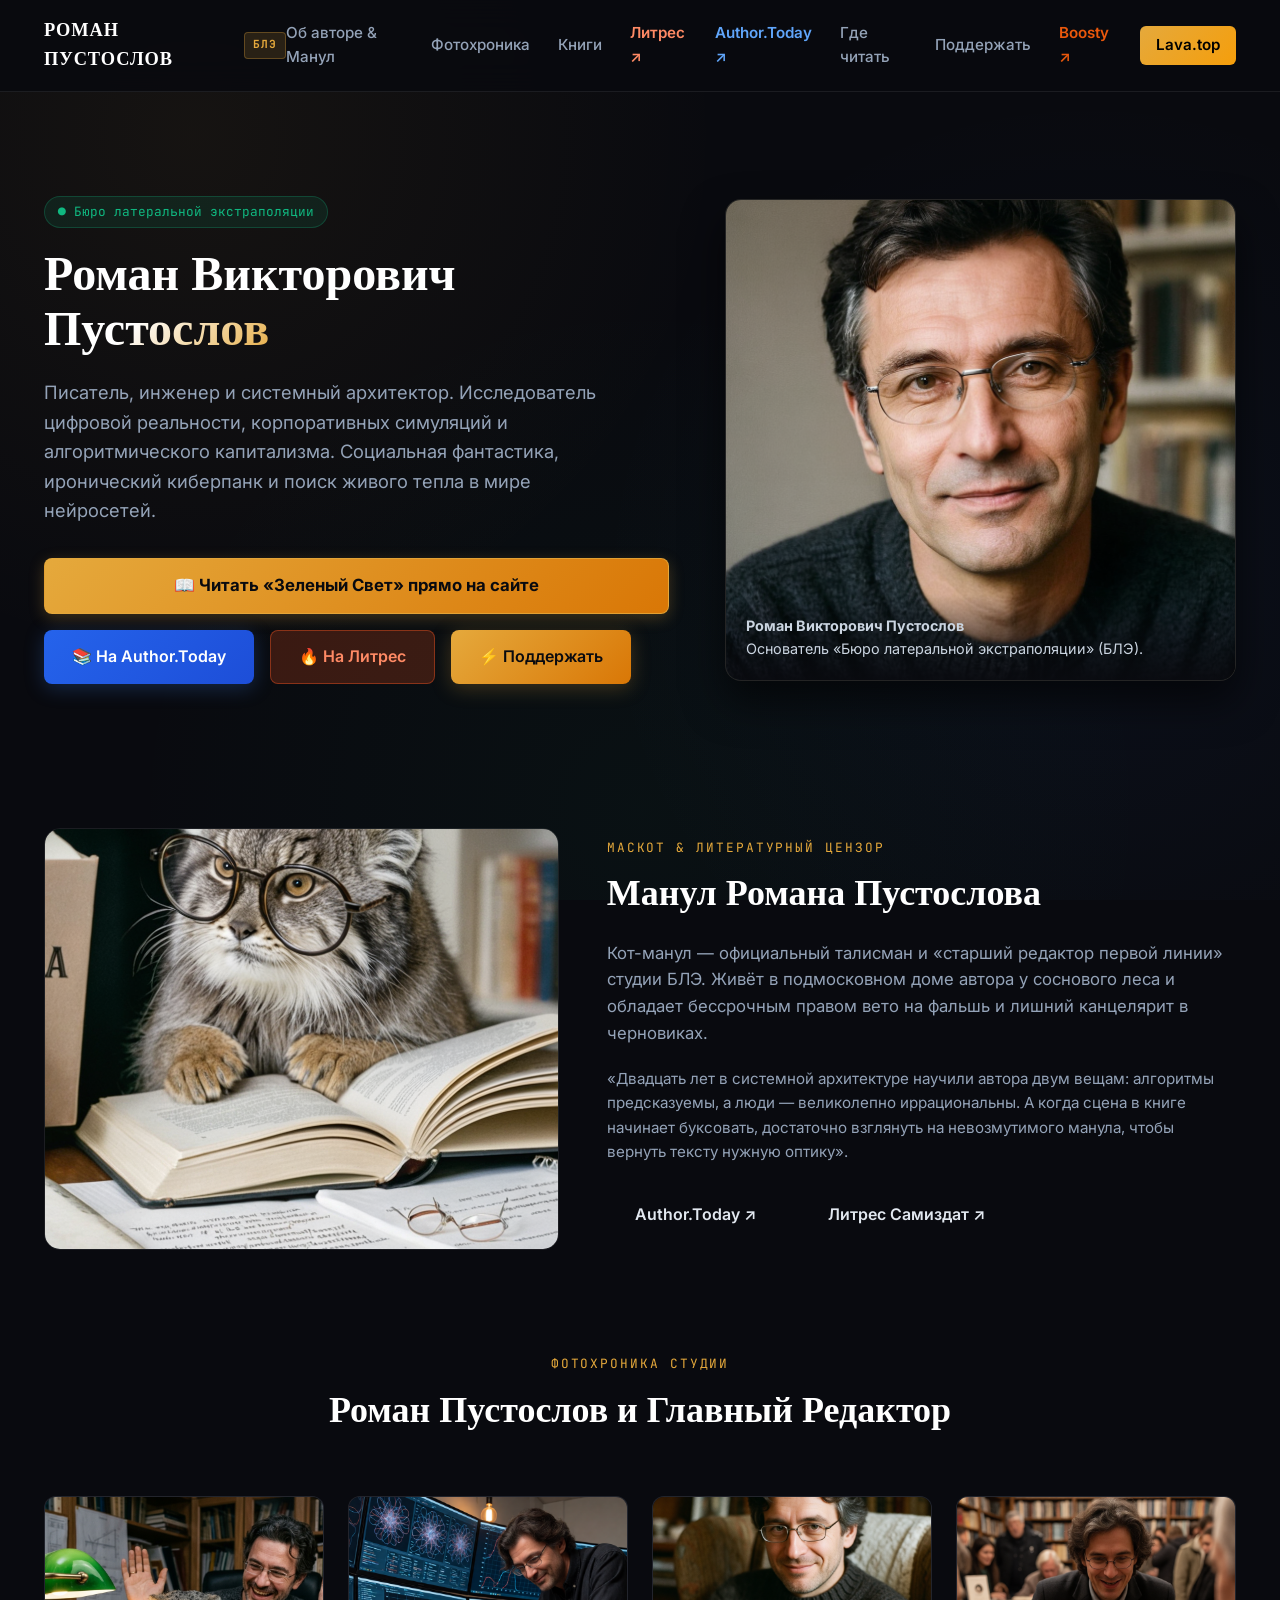
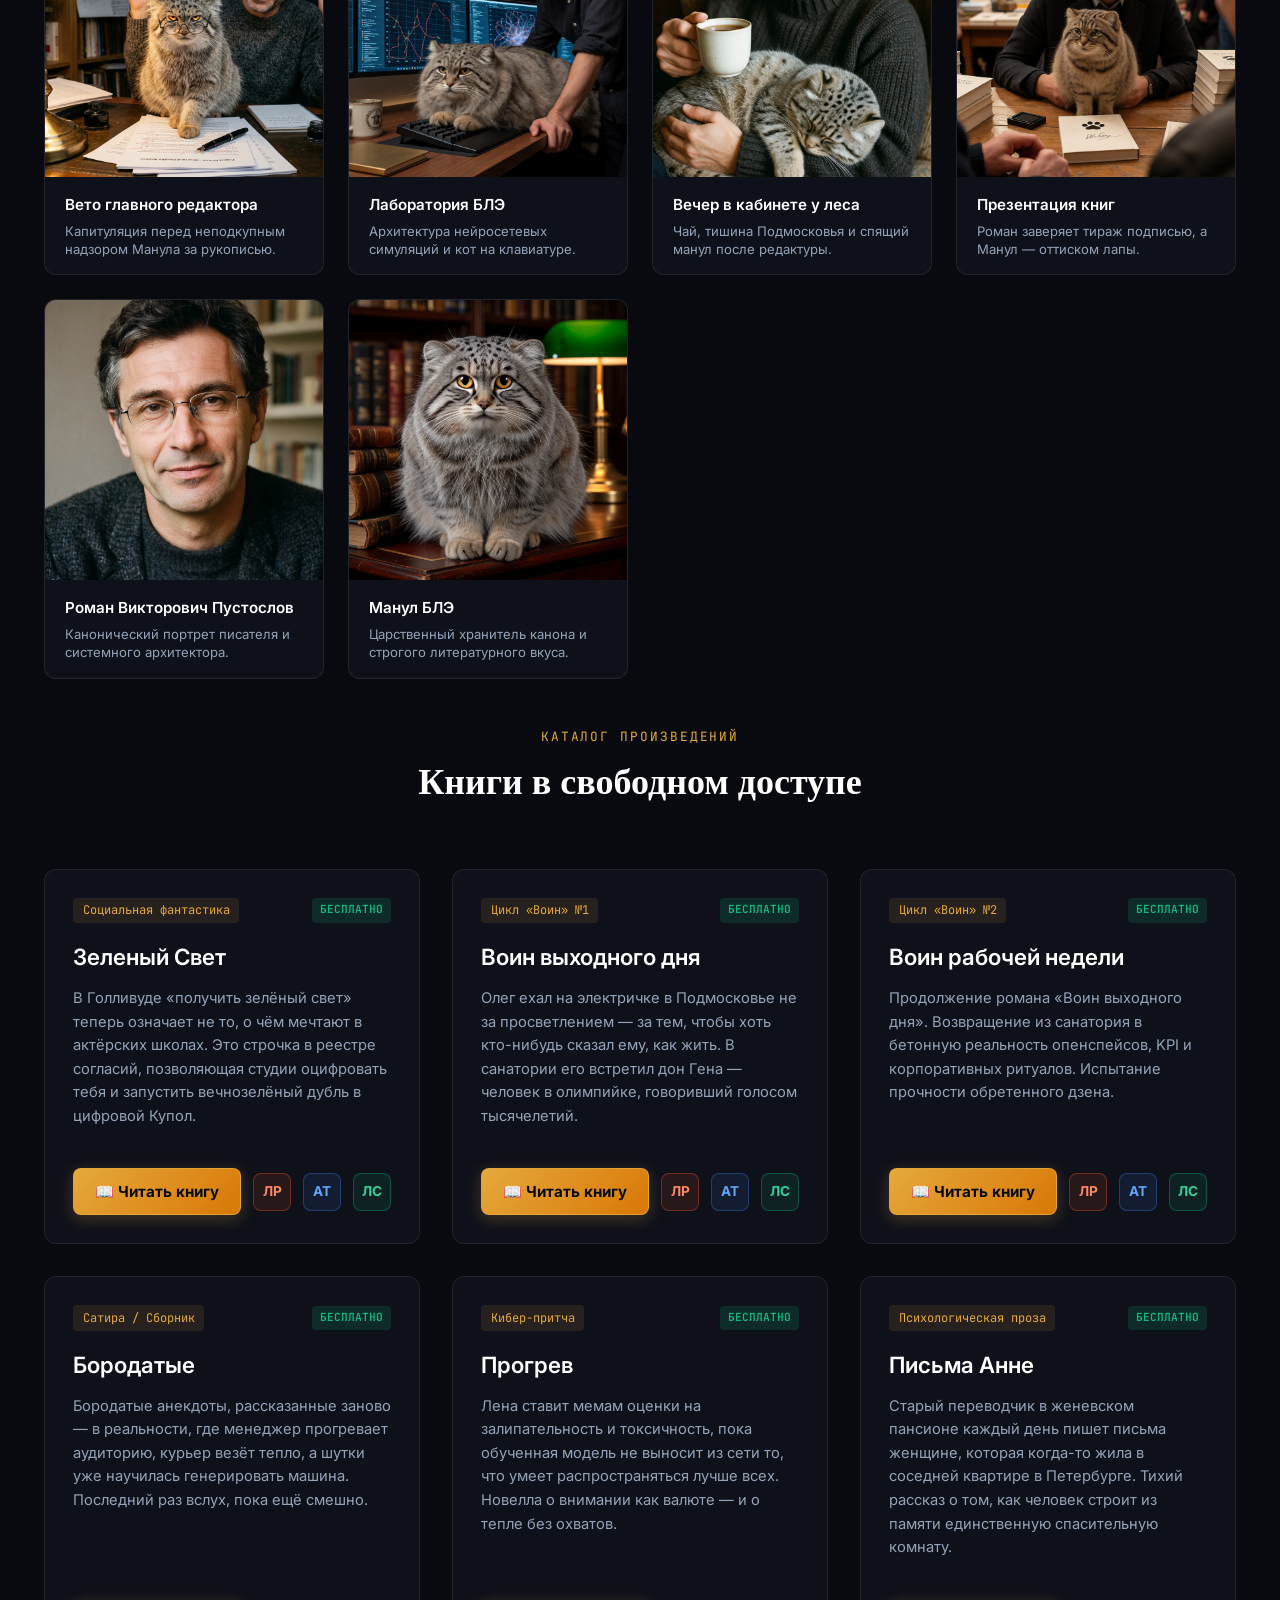
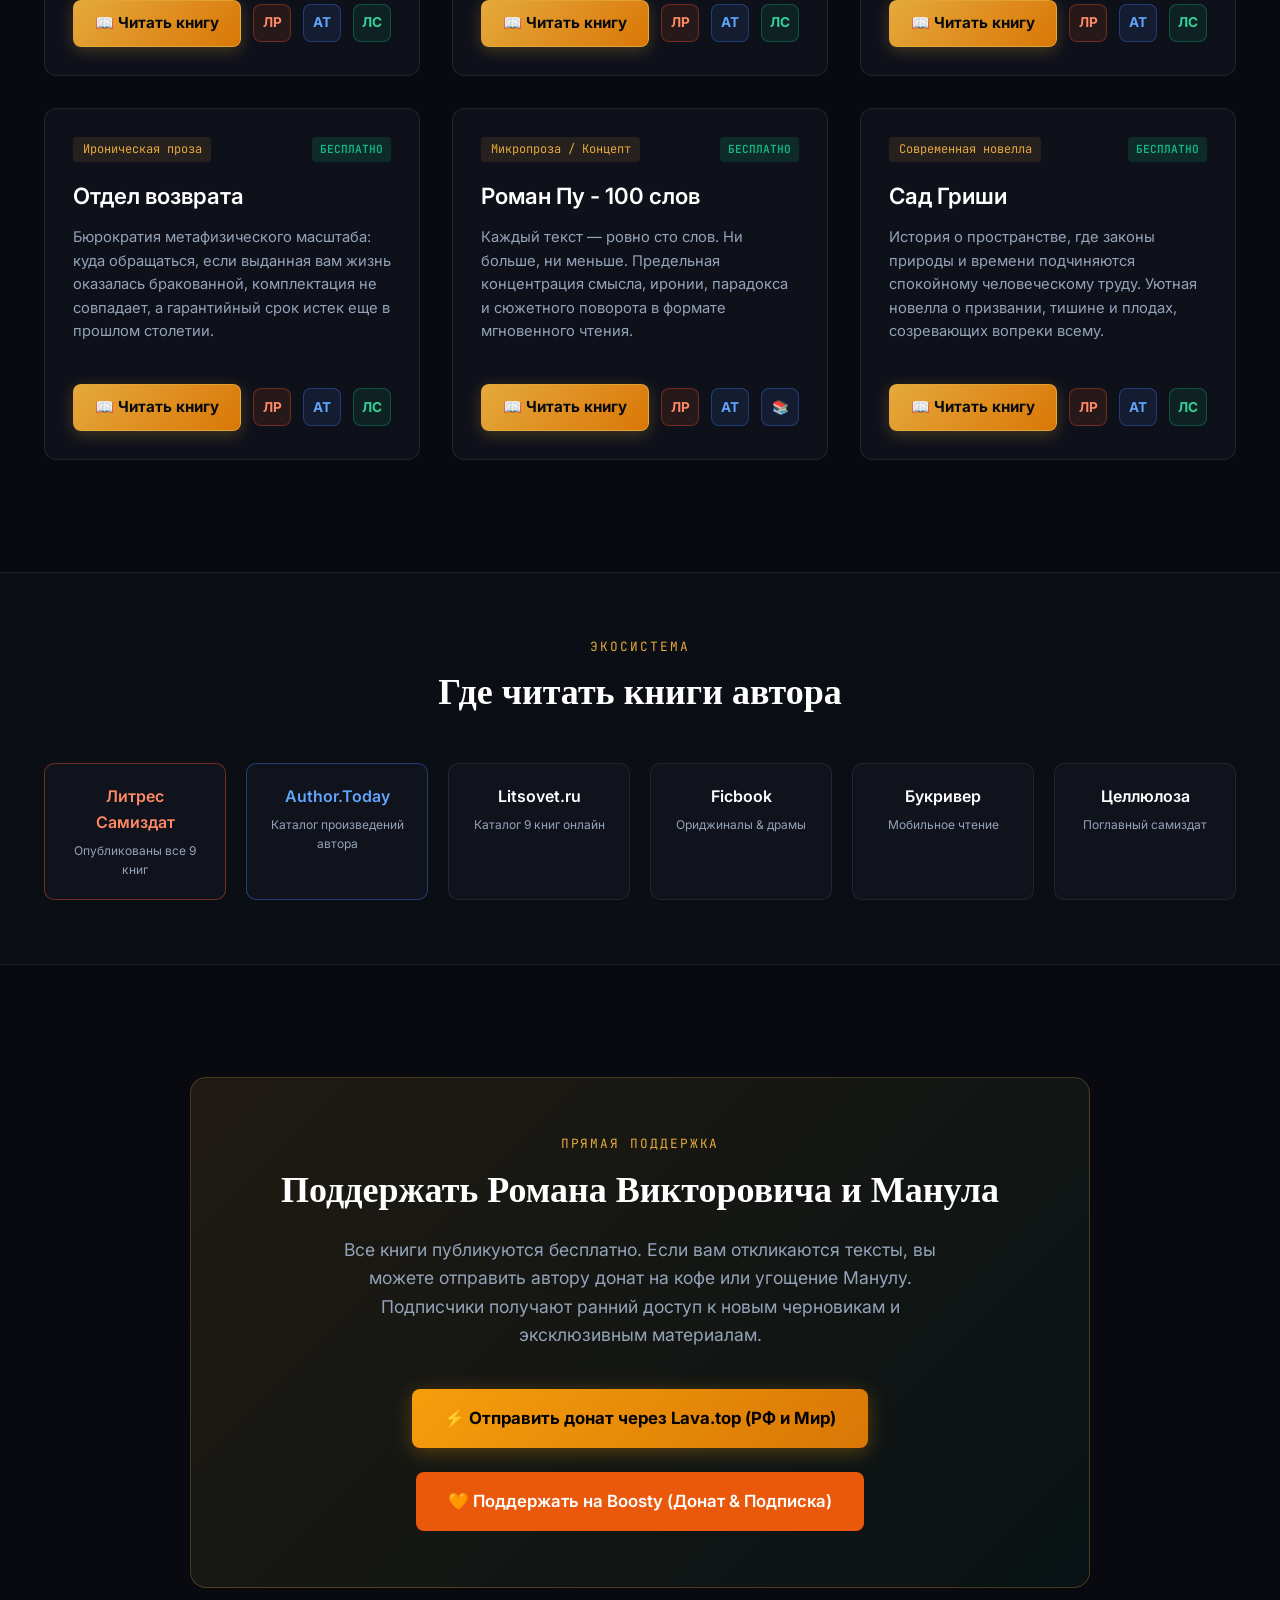
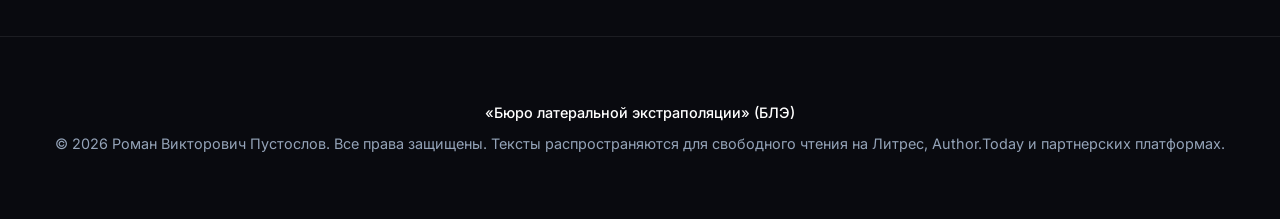
==== commit b35029e3: "Deploy index.html" ====
--- a/index.html
+++ b/index.html
@@ -460,81 +460,83 @@
     }
     .book-links {
       display: flex;
-      gap: 0.6rem;
+      align-items: center;
+      gap: 0.75rem;
       flex-wrap: wrap;
-    }
-    .btn-at {
-      padding: 0.5rem 0.9rem;
-      font-size: 0.82rem;
-      font-weight: 600;
-      border-radius: 6px;
-      background: rgba(37, 99, 235, 0.15);
-      color: #60a5fa;
-      border: 1px solid rgba(37, 99, 235, 0.35);
-      transition: all 0.2s;
+      margin-top: 1rem;
+    }
+    .btn-read-ble {
+      flex: 1 1 auto;
+      min-width: 140px;
+      padding: 0.65rem 1.25rem;
+      font-size: 0.95rem;
+      font-weight: 700;
+      border-radius: 8px;
+      background: linear-gradient(135deg, #e5a93c, #d97706);
+      color: #090a0f !important;
+      border: 1px solid rgba(229, 169, 60, 0.8);
+      box-shadow: 0 4px 15px rgba(229, 169, 60, 0.25);
+      transition: all 0.25s ease;
       display: inline-flex;
       align-items: center;
-      gap: 0.35rem;
-    }
-    .btn-at:hover {
-      background: #2563eb;
-      color: #fff;
-      border-color: #2563eb;
-      box-shadow: 0 4px 12px var(--at-glow);
-    }
-    .btn-litres {
-      padding: 0.5rem 0.9rem;
-      font-size: 0.82rem;
-      font-weight: 600;
-      border-radius: 6px;
-      background: rgba(255, 87, 34, 0.15);
-      color: #ff8a65;
-      border: 1px solid rgba(255, 87, 34, 0.35);
-      transition: all 0.2s;
+      justify-content: center;
+      gap: 0.5rem;
+      text-decoration: none;
+      cursor: pointer;
+    }
+    .btn-read-ble:hover {
+      background: linear-gradient(135deg, #f59e0b, #e5a93c);
+      box-shadow: 0 6px 20px rgba(229, 169, 60, 0.45);
+      transform: translateY(-2px);
+    }
+    .platform-icon-btn {
+      width: 38px;
+      height: 38px;
+      border-radius: 8px;
       display: inline-flex;
       align-items: center;
-      gap: 0.35rem;
-    }
-    .btn-litres:hover {
-      background: #ff5722;
-      color: #fff;
-      border-color: #ff5722;
-      box-shadow: 0 4px 12px var(--litres-glow);
-    }
-    .btn-read {
-      padding: 0.5rem 0.9rem;
-      font-size: 0.82rem;
-      font-weight: 500;
-      border-radius: 6px;
-      background: rgba(255, 255, 255, 0.06);
+      justify-content: center;
       border: 1px solid var(--card-border);
-      transition: all 0.2s;
-    }
-    .btn-read:hover {
-      background: rgba(255, 255, 255, 0.15);
-      color: #fff;
-      border-color: rgba(255, 255, 255, 0.3);
-    }
-    .btn-read-ble {
-      padding: 0.5rem 1rem;
+      background: rgba(255, 255, 255, 0.05);
+      color: var(--text-muted);
       font-size: 0.85rem;
       font-weight: 700;
-      border-radius: 6px;
-      background: linear-gradient(135deg, rgba(229, 169, 60, 0.25), rgba(16, 185, 129, 0.15));
-      color: #f6c876;
-      border: 1px solid var(--ble-gold, #e5a93c);
-      transition: all 0.2s;
-      display: inline-flex;
-      align-items: center;
-      gap: 0.4rem;
+      transition: all 0.2s ease;
       text-decoration: none;
-      cursor: pointer;
-    }
-    .btn-read-ble:hover {
-      background: linear-gradient(135deg, #e5a93c, #10b981);
-      color: #0b0f17;
-      box-shadow: 0 4px 15px rgba(229, 169, 60, 0.4);
+      position: relative;
+    }
+    .platform-icon-btn:hover {
       transform: translateY(-2px);
+    }
+    .platform-icon-btn.litres {
+      border-color: rgba(255, 87, 34, 0.35);
+      color: #ff8a65;
+      background: rgba(255, 87, 34, 0.1);
+    }
+    .platform-icon-btn.litres:hover {
+      background: #ff5722;
+      color: #fff;
+      box-shadow: 0 4px 12px var(--litres-glow);
+    }
+    .platform-icon-btn.at {
+      border-color: rgba(59, 130, 246, 0.35);
+      color: #60a5fa;
+      background: rgba(59, 130, 246, 0.1);
+    }
+    .platform-icon-btn.at:hover {
+      background: #2563eb;
+      color: #fff;
+      box-shadow: 0 4px 12px var(--at-glow);
+    }
+    .platform-icon-btn.litsovet {
+      border-color: rgba(16, 185, 129, 0.35);
+      color: #34d399;
+      background: rgba(16, 185, 129, 0.1);
+    }
+    .platform-icon-btn.litsovet:hover {
+      background: #10b981;
+      color: #fff;
+      box-shadow: 0 4px 12px rgba(16, 185, 129, 0.3);
     }
 
     /* Platforms Bar */
@@ -858,10 +860,10 @@
             </p>
           </div>
           <div class="book-links">
-            <a href="#read/zelyony-svet/1" class="btn-read-ble">📖 Читать онлайн</a>
-            <a href="https://selfpub.ru/books/1182349" target="_blank" class="btn-litres">Литрес ↗</a>
-            <a href="https://author.today/work/668685" target="_blank" class="btn-at">Author.Today ↗</a>
-            <a href="https://litsovet.ru/books/1002391-zelenyy-svet/read" target="_blank" class="btn-read">Litsovet</a>
+            <a href="#read/zelyony-svet/1" class="btn-read-ble">📖 Читать книгу</a>
+            <a href="https://selfpub.ru/books/1182349" target="_blank" rel="noopener" class="platform-icon-btn litres" title="Читать «Зеленый Свет» на Литрес" aria-label="Литрес">ЛР</a>
+            <a href="https://author.today/work/668685" target="_blank" rel="noopener" class="platform-icon-btn at" title="Читать «Зеленый Свет» на Author.Today" aria-label="Author.Today">AT</a>
+            <a href="https://litsovet.ru/books/1002391-zelenyy-svet/read" target="_blank" rel="noopener" class="platform-icon-btn litsovet" title="Читать «Зеленый Свет» на Litsovet" aria-label="Litsovet">ЛС</a>
           </div>
         </div>
 
@@ -878,10 +880,10 @@
             </p>
           </div>
           <div class="book-links">
-            <a href="#read/voin-vyhodnogo-dnya/1" class="btn-read-ble">📖 Читать онлайн</a>
-            <a href="https://selfpub.ru/books/1182367" target="_blank" class="btn-litres">Литрес ↗</a>
-            <a href="https://author.today/work/647949" target="_blank" class="btn-at">Author.Today ↗</a>
-            <a href="https://litsovet.ru/books/1001672-voin-vyhodnogo-dnya/read" target="_blank" class="btn-read">Litsovet</a>
+            <a href="#read/voin-vyhodnogo-dnya/1" class="btn-read-ble">📖 Читать книгу</a>
+            <a href="https://selfpub.ru/books/1182367" target="_blank" rel="noopener" class="platform-icon-btn litres" title="Читать «Воин выходного дня» на Литрес" aria-label="Литрес">ЛР</a>
+            <a href="https://author.today/work/647949" target="_blank" rel="noopener" class="platform-icon-btn at" title="Читать «Воин выходного дня» на Author.Today" aria-label="Author.Today">AT</a>
+            <a href="https://litsovet.ru/books/1001672-voin-vyhodnogo-dnya/read" target="_blank" rel="noopener" class="platform-icon-btn litsovet" title="Читать «Воин выходного дня» на Litsovet" aria-label="Litsovet">ЛС</a>
           </div>
         </div>
 
@@ -898,10 +900,10 @@
             </p>
           </div>
           <div class="book-links">
-            <a href="#read/voin-rabochey-nedeli/1" class="btn-read-ble">📖 Читать онлайн</a>
-            <a href="https://selfpub.ru/books/1182372" target="_blank" class="btn-litres">Литрес ↗</a>
-            <a href="https://author.today/work/647968" target="_blank" class="btn-at">Author.Today ↗</a>
-            <a href="https://litsovet.ru/books/1001673-voin-rabochey-nedeli/read" target="_blank" class="btn-read">Litsovet</a>
+            <a href="#read/voin-rabochey-nedeli/1" class="btn-read-ble">📖 Читать книгу</a>
+            <a href="https://selfpub.ru/books/1182372" target="_blank" rel="noopener" class="platform-icon-btn litres" title="Читать «Воин рабочей недели» на Литрес" aria-label="Литрес">ЛР</a>
+            <a href="https://author.today/work/647968" target="_blank" rel="noopener" class="platform-icon-btn at" title="Читать «Воин рабочей недели» на Author.Today" aria-label="Author.Today">AT</a>
+            <a href="https://litsovet.ru/books/1001673-voin-rabochey-nedeli/read" target="_blank" rel="noopener" class="platform-icon-btn litsovet" title="Читать «Воин рабочей недели» на Litsovet" aria-label="Litsovet">ЛС</a>
           </div>
         </div>
 
@@ -918,10 +920,10 @@
             </p>
           </div>
           <div class="book-links">
-            <a href="#read/borodatye/1" class="btn-read-ble">📖 Читать онлайн</a>
-            <a href="https://selfpub.ru/books/1182374" target="_blank" class="btn-litres">Литрес ↗</a>
-            <a href="https://author.today/work/614768" target="_blank" class="btn-at">Author.Today ↗</a>
-            <a href="https://litsovet.ru/books/1000755-borodatye/read" target="_blank" class="btn-read">Litsovet</a>
+            <a href="#read/borodatye/1" class="btn-read-ble">📖 Читать книгу</a>
+            <a href="https://selfpub.ru/books/1182374" target="_blank" rel="noopener" class="platform-icon-btn litres" title="Читать «Бородатые» на Литрес" aria-label="Литрес">ЛР</a>
+            <a href="https://author.today/work/614768" target="_blank" rel="noopener" class="platform-icon-btn at" title="Читать «Бородатые» на Author.Today" aria-label="Author.Today">AT</a>
+            <a href="https://litsovet.ru/books/1000755-borodatye/read" target="_blank" rel="noopener" class="platform-icon-btn litsovet" title="Читать «Бородатые» на Litsovet" aria-label="Litsovet">ЛС</a>
           </div>
         </div>
 
@@ -938,10 +940,10 @@
             </p>
           </div>
           <div class="book-links">
-            <a href="#read/progrev/1" class="btn-read-ble">📖 Читать онлайн</a>
-            <a href="https://selfpub.ru/books/1182376" target="_blank" class="btn-litres">Литрес ↗</a>
-            <a href="https://author.today/work/612444" target="_blank" class="btn-at">Author.Today ↗</a>
-            <a href="https://litsovet.ru/books/1000713-progrev/read" target="_blank" class="btn-read">Litsovet</a>
+            <a href="#read/progrev/1" class="btn-read-ble">📖 Читать книгу</a>
+            <a href="https://selfpub.ru/books/1182376" target="_blank" rel="noopener" class="platform-icon-btn litres" title="Читать «Прогрев» на Литрес" aria-label="Литрес">ЛР</a>
+            <a href="https://author.today/work/612444" target="_blank" rel="noopener" class="platform-icon-btn at" title="Читать «Прогрев» на Author.Today" aria-label="Author.Today">AT</a>
+            <a href="https://litsovet.ru/books/1000713-progrev/read" target="_blank" rel="noopener" class="platform-icon-btn litsovet" title="Читать «Прогрев» на Litsovet" aria-label="Litsovet">ЛС</a>
           </div>
         </div>
 
@@ -958,10 +960,10 @@
             </p>
           </div>
           <div class="book-links">
-            <a href="#read/pisma-anne/1" class="btn-read-ble">📖 Читать онлайн</a>
-            <a href="https://selfpub.ru/books/1182379" target="_blank" class="btn-litres">Литрес ↗</a>
-            <a href="https://author.today/work/612441" target="_blank" class="btn-at">Author.Today ↗</a>
-            <a href="https://litsovet.ru/books/1000714-pisma-anne/read" target="_blank" class="btn-read">Litsovet</a>
+            <a href="#read/pisma-anne/1" class="btn-read-ble">📖 Читать книгу</a>
+            <a href="https://selfpub.ru/books/1182379" target="_blank" rel="noopener" class="platform-icon-btn litres" title="Читать «Письма Анне» на Литрес" aria-label="Литрес">ЛР</a>
+            <a href="https://author.today/work/612441" target="_blank" rel="noopener" class="platform-icon-btn at" title="Читать «Письма Анне» на Author.Today" aria-label="Author.Today">AT</a>
+            <a href="https://litsovet.ru/books/1000714-pisma-anne/read" target="_blank" rel="noopener" class="platform-icon-btn litsovet" title="Читать «Письма Анне» на Litsovet" aria-label="Litsovet">ЛС</a>
           </div>
         </div>
 
@@ -978,10 +980,10 @@
             </p>
           </div>
           <div class="book-links">
-            <a href="#read/otdel-vozvrata/1" class="btn-read-ble">📖 Читать онлайн</a>
-            <a href="https://selfpub.ru/books/1086933" target="_blank" class="btn-litres">Литрес ↗</a>
-            <a href="https://author.today/work/609740" target="_blank" class="btn-at">Author.Today ↗</a>
-            <a href="https://litsovet.ru/user/137387" target="_blank" class="btn-read">Litsovet</a>
+            <a href="#read/otdel-vozvrata/1" class="btn-read-ble">📖 Читать книгу</a>
+            <a href="https://selfpub.ru/books/1086933" target="_blank" rel="noopener" class="platform-icon-btn litres" title="Читать «Отдел возврата» на Литрес" aria-label="Литрес">ЛР</a>
+            <a href="https://author.today/work/609740" target="_blank" rel="noopener" class="platform-icon-btn at" title="Читать «Отдел возврата» на Author.Today" aria-label="Author.Today">AT</a>
+            <a href="https://litsovet.ru/user/137387" target="_blank" rel="noopener" class="platform-icon-btn litsovet" title="Читать «Отдел возврата» на Litsovet" aria-label="Litsovet">ЛС</a>
           </div>
         </div>
 
@@ -998,10 +1000,10 @@
             </p>
           </div>
           <div class="book-links">
-            <a href="#read/100-slov/1" class="btn-read-ble">📖 Читать онлайн</a>
-            <a href="https://selfpub.ru/books/1092858" target="_blank" class="btn-litres">Литрес ↗</a>
-            <a href="https://author.today/work/604814" target="_blank" class="btn-at">Author.Today ↗</a>
-            <a href="https://author.today/u/romanpustoslov/works" target="_blank" class="btn-read">Сборник на AT</a>
+            <a href="#read/100-slov/1" class="btn-read-ble">📖 Читать книгу</a>
+            <a href="https://selfpub.ru/books/1092858" target="_blank" rel="noopener" class="platform-icon-btn litres" title="Читать «Роман Пу - 100 слов» на Литрес" aria-label="Литрес">ЛР</a>
+            <a href="https://author.today/work/604814" target="_blank" rel="noopener" class="platform-icon-btn at" title="Читать «Роман Пу - 100 слов» на Author.Today" aria-label="Author.Today">AT</a>
+            <a href="https://author.today/u/romanpustoslov/works" target="_blank" rel="noopener" class="platform-icon-btn at" title="Все произведения автора на Author.Today" aria-label="Author.Today">📚</a>
           </div>
         </div>
 
@@ -1018,10 +1020,10 @@
             </p>
           </div>
           <div class="book-links">
-            <a href="#read/sad-grishi/1" class="btn-read-ble">📖 Читать онлайн</a>
-            <a href="https://selfpub.ru/books/1182382" target="_blank" class="btn-litres">Литрес ↗</a>
-            <a href="https://author.today/work/612424" target="_blank" class="btn-at">Author.Today ↗</a>
-            <a href="https://litsovet.ru/books/1000712-sad-grishi/read" target="_blank" class="btn-read">Litsovet</a>
+            <a href="#read/sad-grishi/1" class="btn-read-ble">📖 Читать книгу</a>
+            <a href="https://selfpub.ru/books/1182382" target="_blank" rel="noopener" class="platform-icon-btn litres" title="Читать «Сад Гриши» на Литрес" aria-label="Литрес">ЛР</a>
+            <a href="https://author.today/work/612424" target="_blank" rel="noopener" class="platform-icon-btn at" title="Читать «Сад Гриши» на Author.Today" aria-label="Author.Today">AT</a>
+            <a href="https://litsovet.ru/books/1000712-sad-grishi/read" target="_blank" rel="noopener" class="platform-icon-btn litsovet" title="Читать «Сад Гриши» на Litsovet" aria-label="Litsovet">ЛС</a>
           </div>
         </div>
       </div>
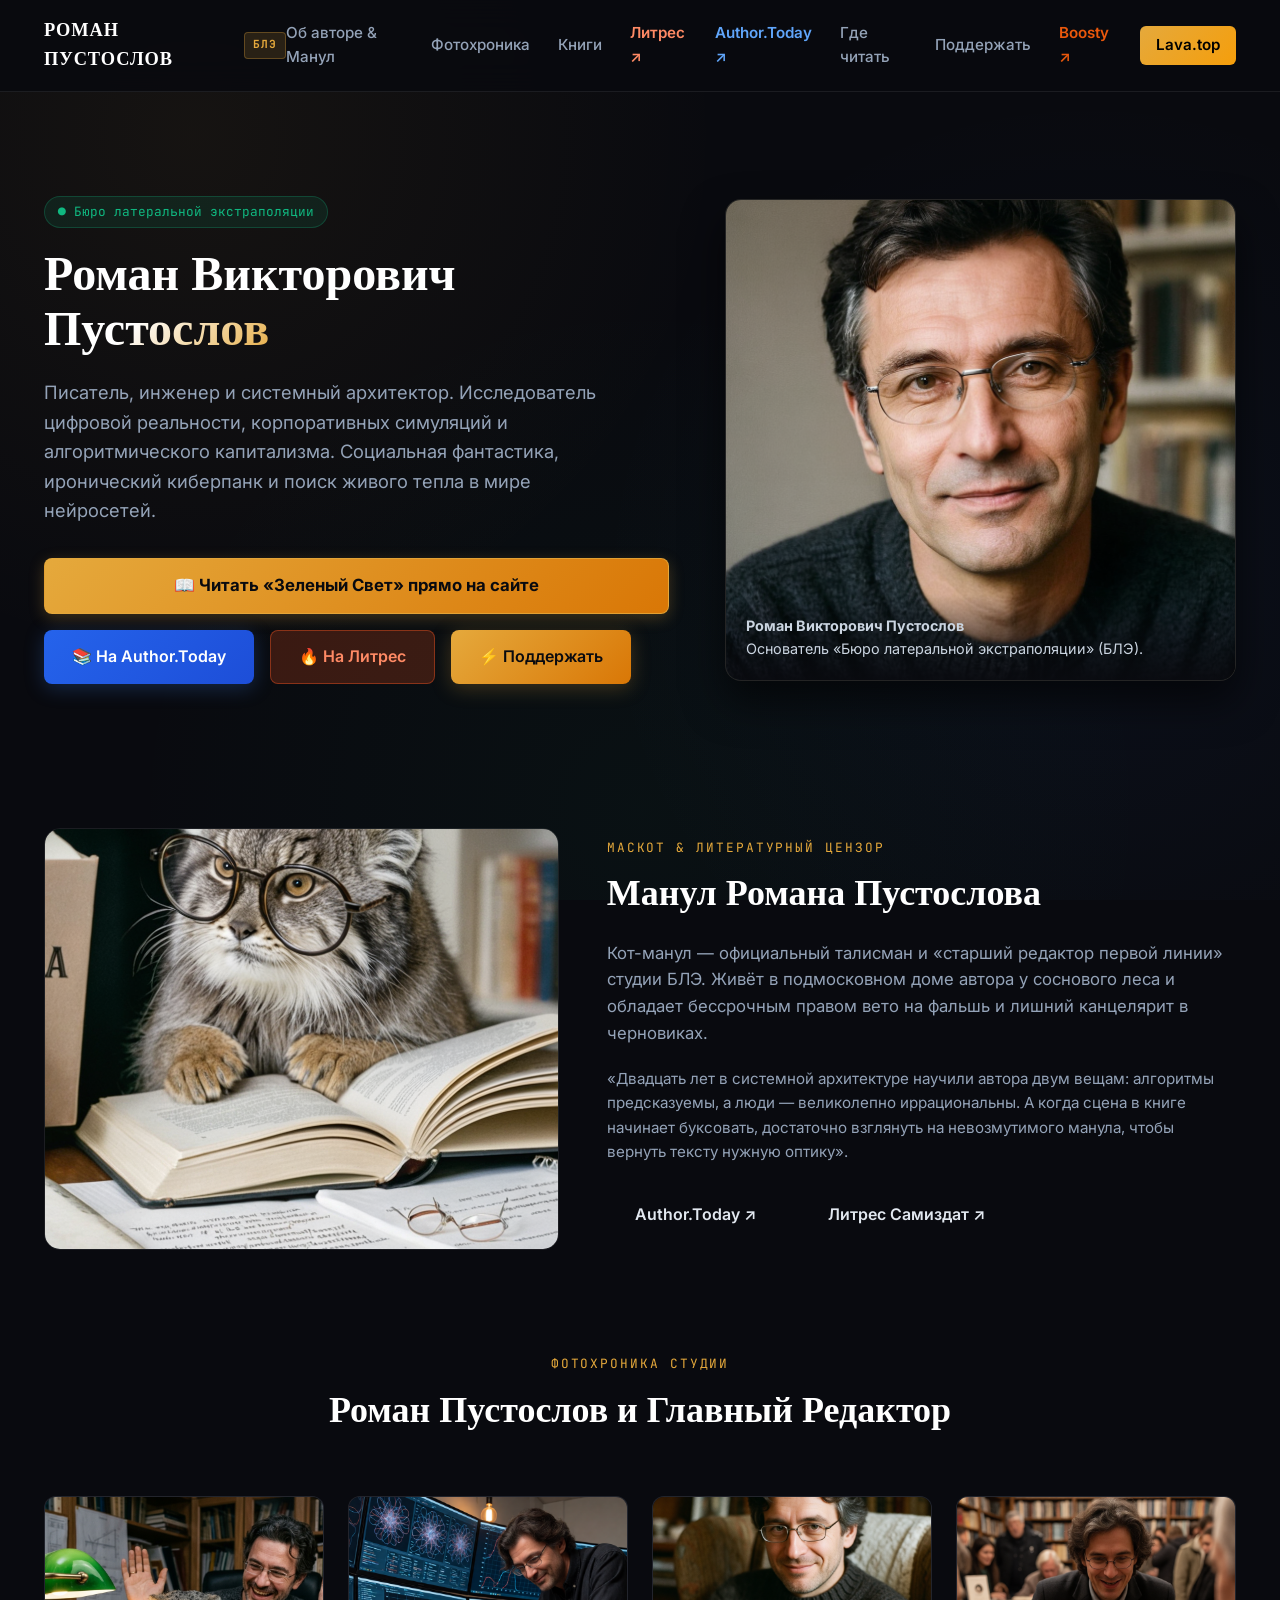
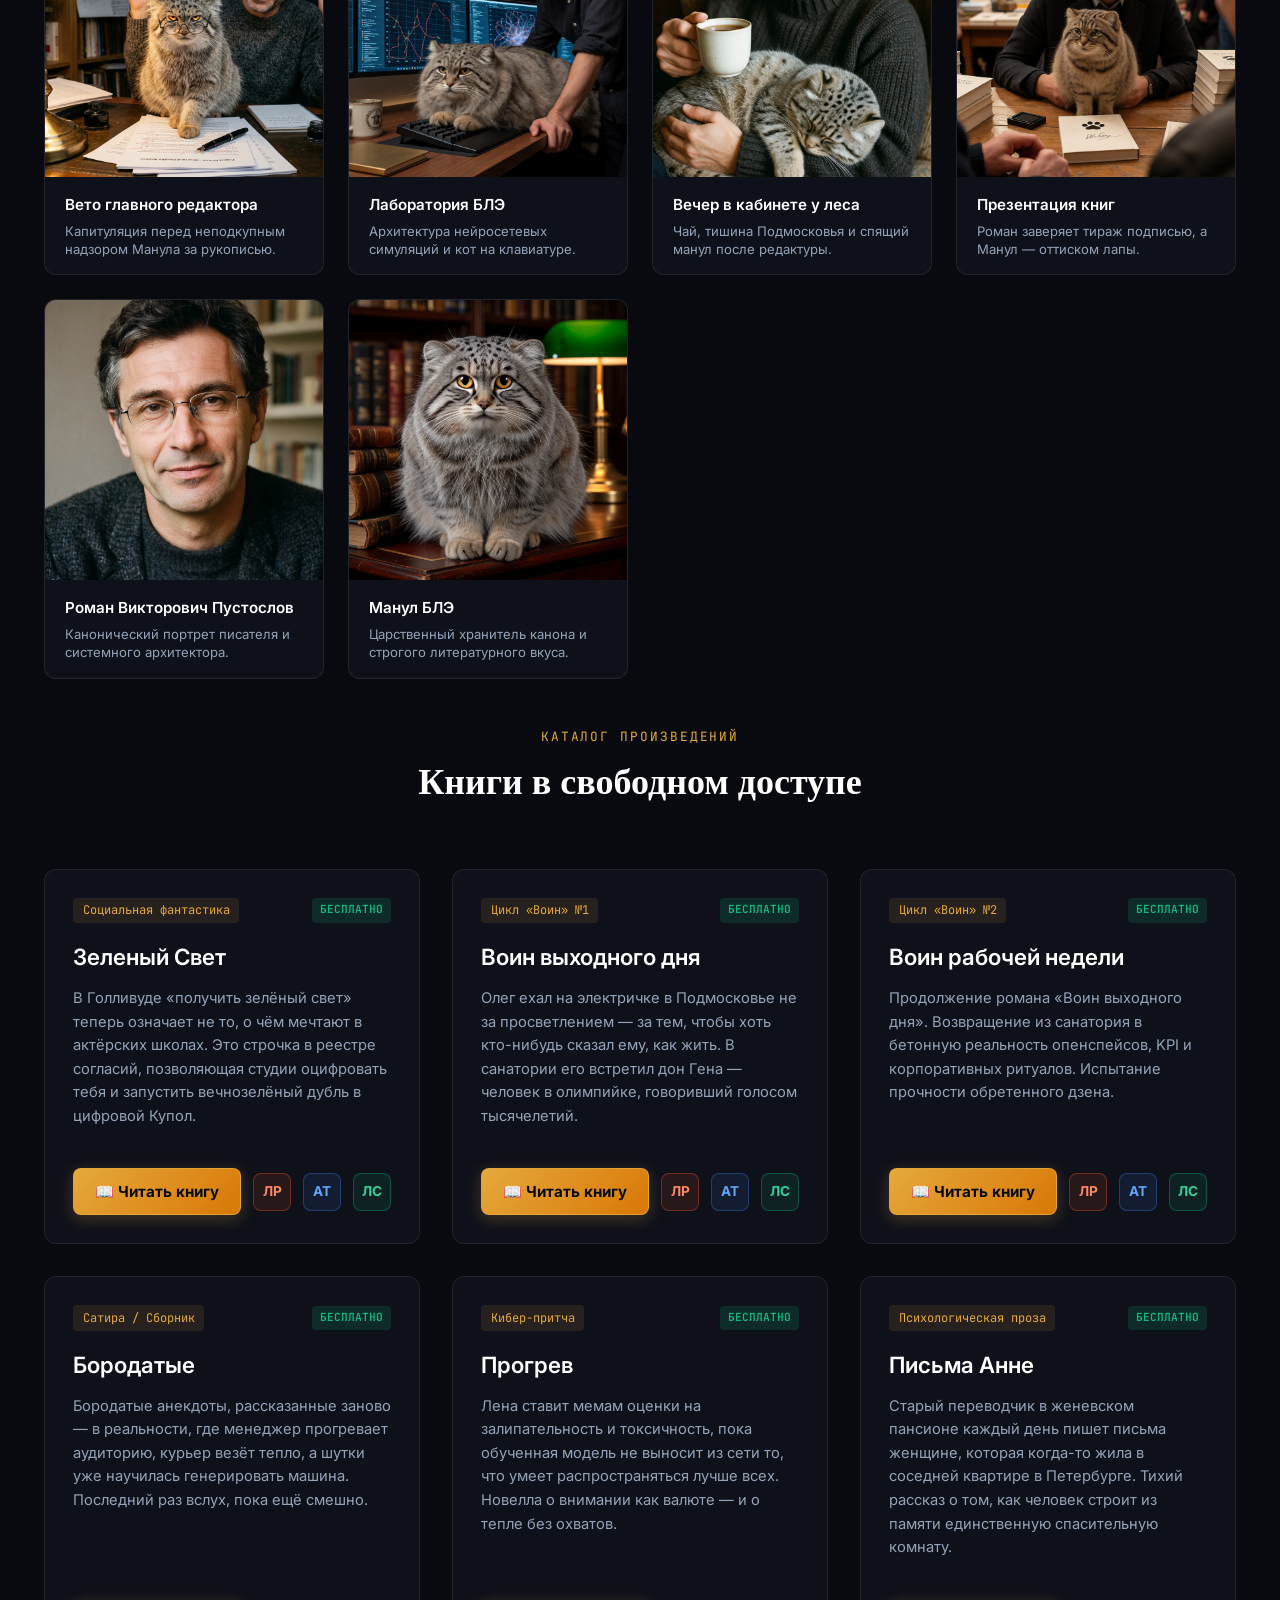
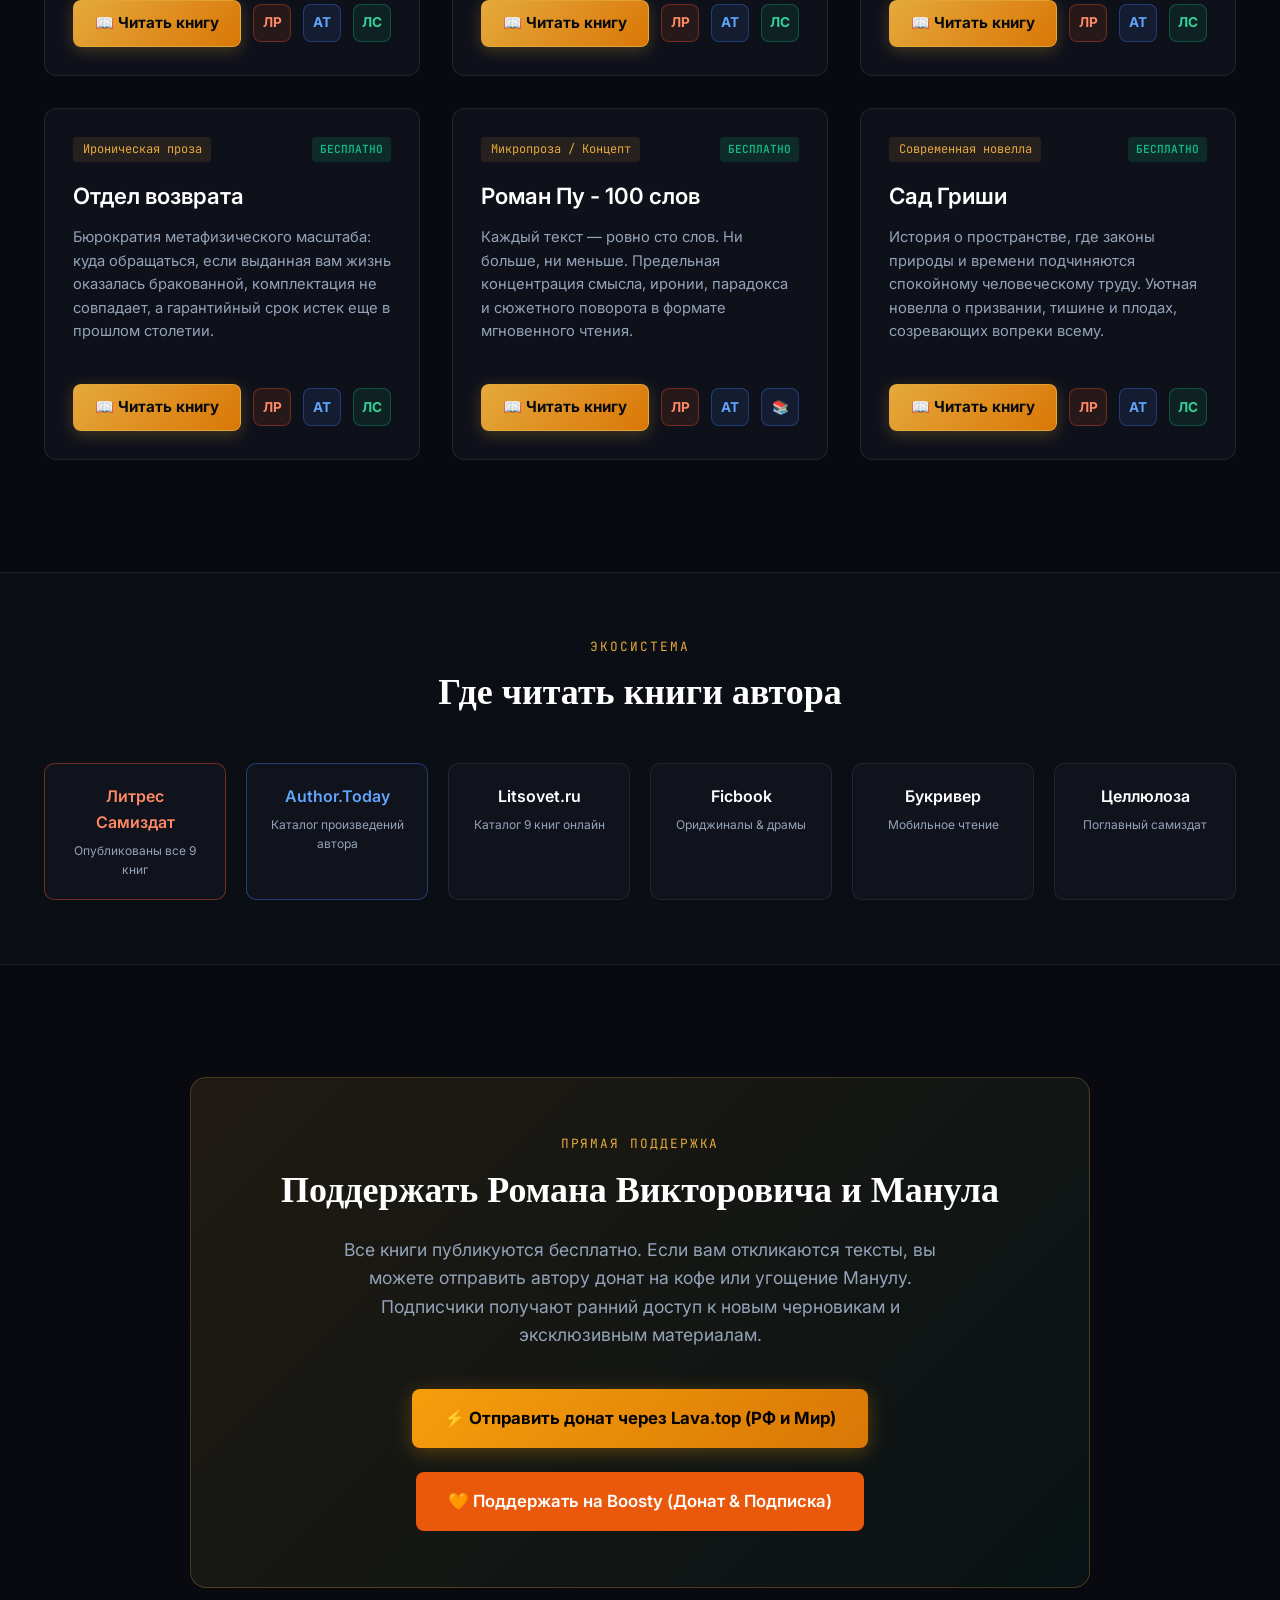
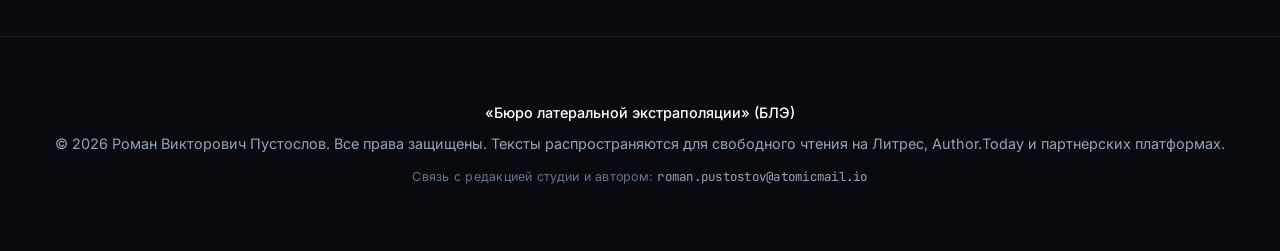
==== commit 32458190: "Update index.html" ====
--- a/index.html
+++ b/index.html
@@ -1094,6 +1094,9 @@
       <p>
         © 2026 Роман Викторович Пустослов. Все права защищены. Тексты распространяются для свободного чтения на Литрес, Author.Today и партнерских платформах.
       </p>
+      <p style="margin-top: 0.75rem; font-size: 0.78rem; color: #64748b; letter-spacing: 0.02em;">
+        Связь с редакцией студии и автором: <span style="font-family: var(--font-mono, monospace); color: #94a3b8;">roman.pustostov@atomicmail.io</span>
+      </p>
     </div>
   </footer>
 
@@ -1152,8 +1155,8 @@
         </select>
       </div>
       <div class="ble-setting-row">
-        <label class="ble-setting-label">Скорость Spritz (<span id="ble-val-wpm">320 WPM</span>)</label>
-        <input type="range" id="ble-input-wpm" min="180" max="750" step="10" value="320">
+        <label class="ble-setting-label">Скорость Spritz (<span id="ble-val-wpm">200 WPM</span>)</label>
+        <input type="range" id="ble-input-wpm" min="150" max="600" step="10" value="200">
       </div>
       <div class="ble-setting-row">
         <label class="ble-setting-label">Громкость эмбиента</label>
@@ -1176,8 +1179,8 @@
           </div>
           <div class="ble-spritz-wpm-bar">
             <span>Скорость:</span>
-            <input type="range" id="ble-spritz-wpm-slider" min="180" max="750" step="10" value="320" style="accent-color: var(--ble-gold);">
-            <strong id="ble-spritz-wpm-display">320 WPM</strong>
+            <input type="range" id="ble-spritz-wpm-slider" min="150" max="600" step="10" value="200" style="accent-color: var(--ble-gold);">
+            <strong id="ble-spritz-wpm-display">200 WPM</strong>
           </div>
         </div>
       </div>
--- a/reader/reader.css
+++ b/reader/reader.css
@@ -500,6 +500,134 @@
   border-color: var(--ble-gold);
   color: var(--ble-gold);
   transform: translateY(-2px);
+}
+
+/* Секция отзывов и комментариев к главе */
+.ble-reader-comments-section {
+  margin-top: 4rem;
+  padding-top: 2.5rem;
+  border-top: 1px dashed rgba(229, 169, 60, 0.25);
+}
+
+.ble-comments-header {
+  margin-bottom: 1.5rem;
+}
+
+.ble-comments-header h3 {
+  font-family: var(--ble-font-title);
+  color: var(--ble-gold);
+  font-size: 1.4rem;
+  margin-bottom: 0.5rem;
+}
+
+.ble-comments-header p {
+  color: var(--ble-text-muted);
+  font-size: 0.95rem;
+  margin: 0;
+}
+
+.ble-feedback-box {
+  background: rgba(18, 24, 36, 0.7);
+  border: 1px solid var(--ble-card-border);
+  border-radius: 12px;
+  padding: 1.75rem;
+  box-shadow: 0 10px 30px rgba(0, 0, 0, 0.4);
+}
+
+.ble-fb-input {
+  background: #0b0f17;
+  border: 1px solid var(--ble-card-border);
+  border-radius: 8px;
+  padding: 0.75rem 1rem;
+  color: var(--ble-text);
+  font-family: var(--ble-font-sans);
+  font-size: 0.92rem;
+  outline: none;
+  transition: border-color 0.2s;
+}
+
+.ble-fb-input:focus {
+  border-color: var(--ble-gold);
+}
+
+.ble-fb-textarea {
+  width: 100%;
+  box-sizing: border-box;
+  background: #0b0f17;
+  border: 1px solid var(--ble-card-border);
+  border-radius: 8px;
+  padding: 0.85rem 1rem;
+  color: var(--ble-text);
+  font-family: var(--ble-font-sans);
+  font-size: 0.95rem;
+  line-height: 1.5;
+  min-height: 110px;
+  resize: vertical;
+  outline: none;
+  transition: border-color 0.2s;
+}
+
+.ble-fb-textarea:focus {
+  border-color: var(--ble-gold);
+}
+
+.ble-fb-submit-btn {
+  background: linear-gradient(135deg, var(--ble-gold), #d97706);
+  color: #0b0f17;
+  border: none;
+  border-radius: 8px;
+  padding: 0.75rem 1.4rem;
+  font-size: 0.95rem;
+  font-weight: 700;
+  cursor: pointer;
+  transition: all 0.2s;
+  box-shadow: 0 4px 15px rgba(229, 169, 60, 0.3);
+}
+
+.ble-fb-submit-btn:hover {
+  transform: translateY(-2px);
+  box-shadow: 0 6px 20px rgba(229, 169, 60, 0.5);
+}
+
+.ble-fb-alt-btn {
+  background: rgba(255, 255, 255, 0.05);
+  border: 1px solid var(--ble-card-border);
+  color: var(--ble-text-muted);
+  border-radius: 8px;
+  padding: 0.65rem 1rem;
+  font-size: 0.85rem;
+  font-weight: 500;
+  text-decoration: none;
+  transition: all 0.2s;
+  display: inline-flex;
+  align-items: center;
+}
+
+.ble-fb-alt-btn:hover {
+  color: var(--ble-neon);
+  border-color: var(--ble-neon);
+  background: rgba(16, 185, 129, 0.1);
+}
+
+.ble-fb-status {
+  margin-top: 1rem;
+  font-size: 0.92rem;
+  line-height: 1.4;
+  display: none;
+}
+
+.ble-fb-status.sending {
+  display: block;
+  color: var(--ble-gold);
+}
+
+.ble-fb-status.success {
+  display: block;
+  color: var(--ble-neon);
+  background: rgba(16, 185, 129, 0.1);
+  border: 1px solid rgba(16, 185, 129, 0.3);
+  padding: 0.75rem 1rem;
+  border-radius: 8px;
 }
 
 /* Мобильная адаптивность */
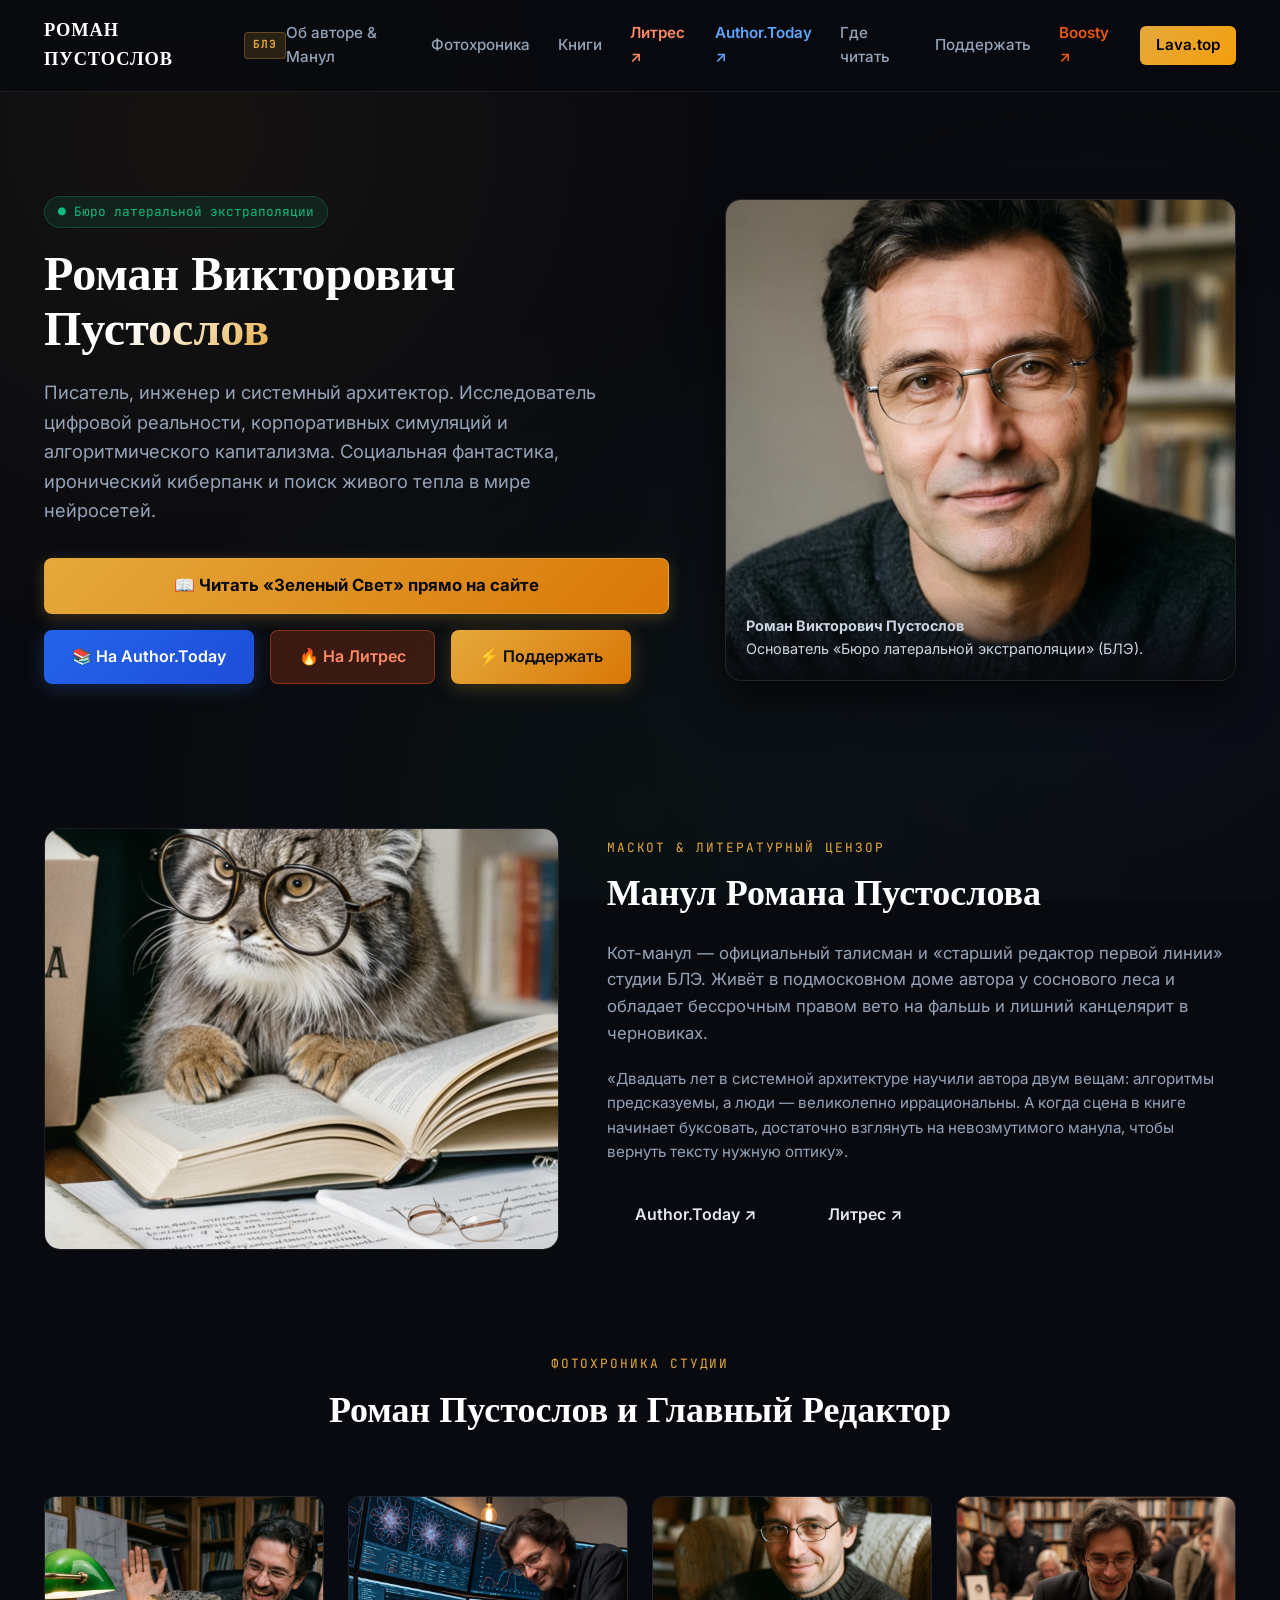
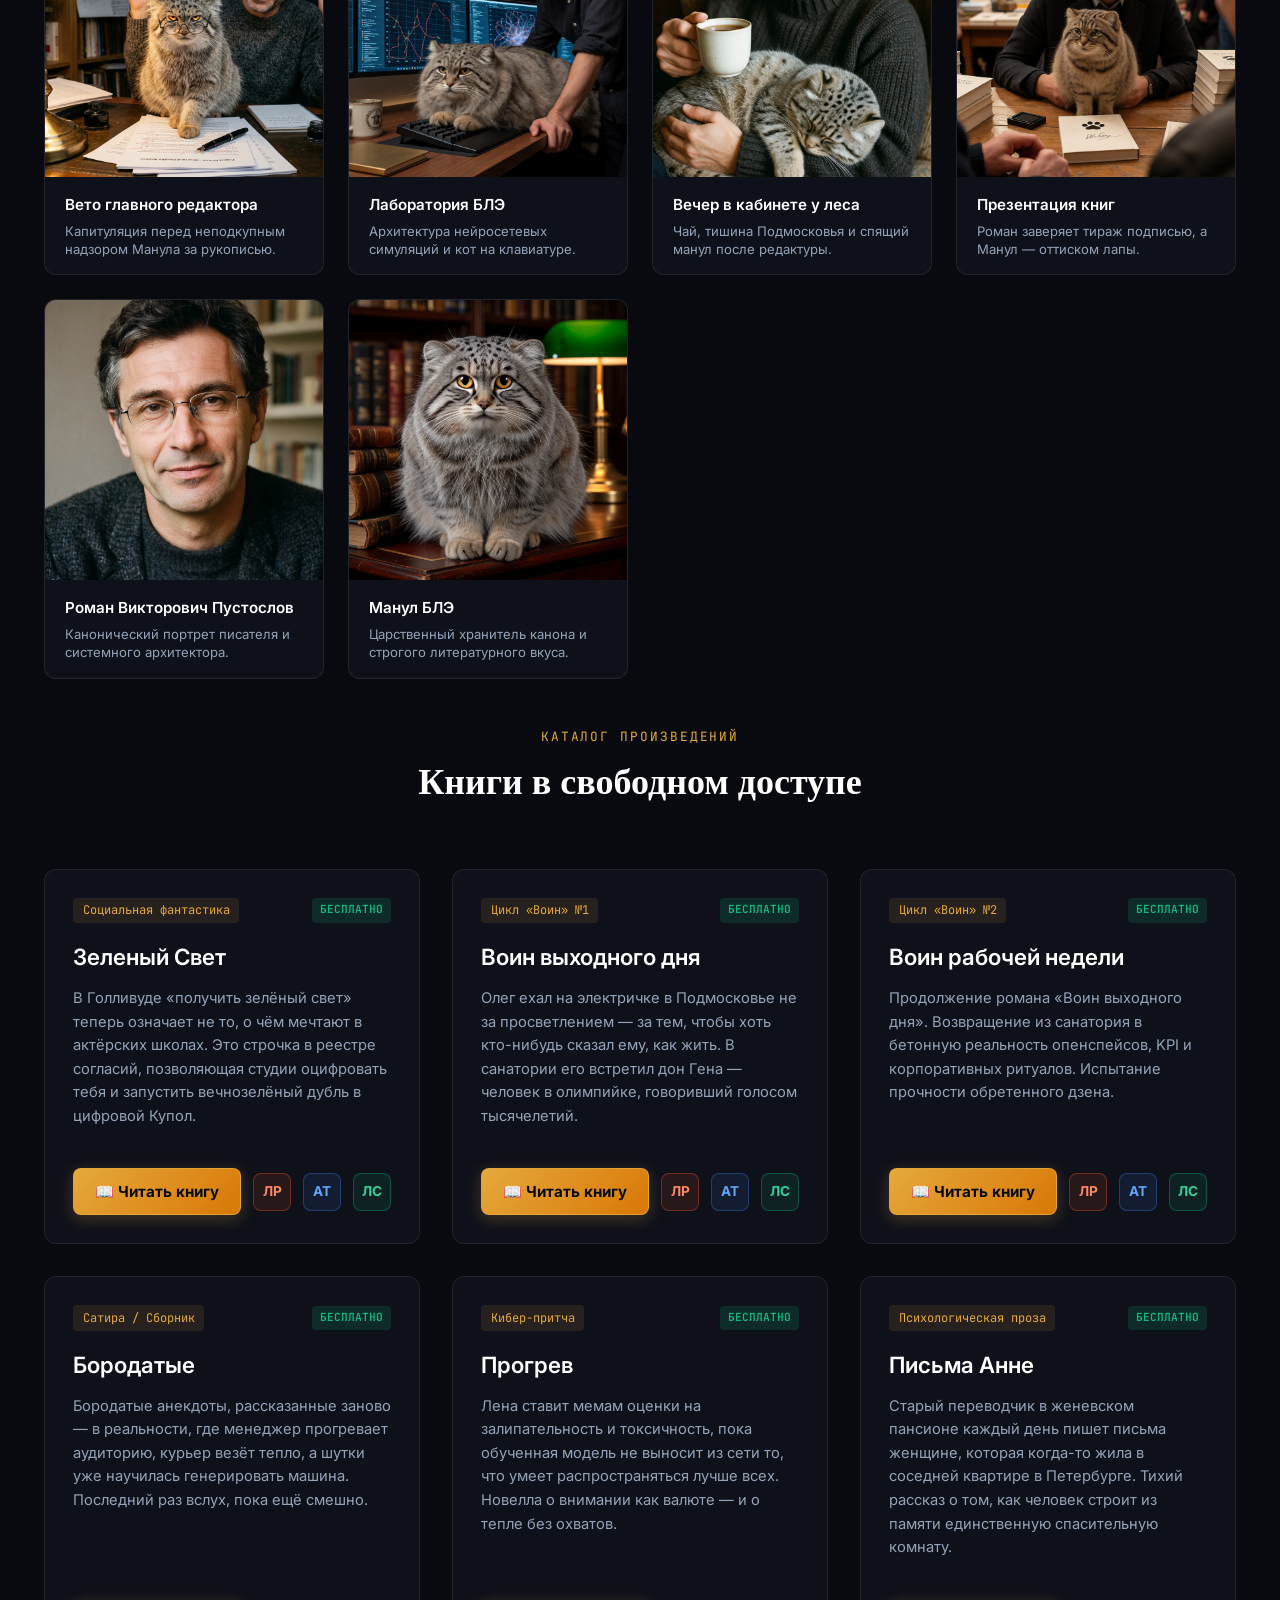
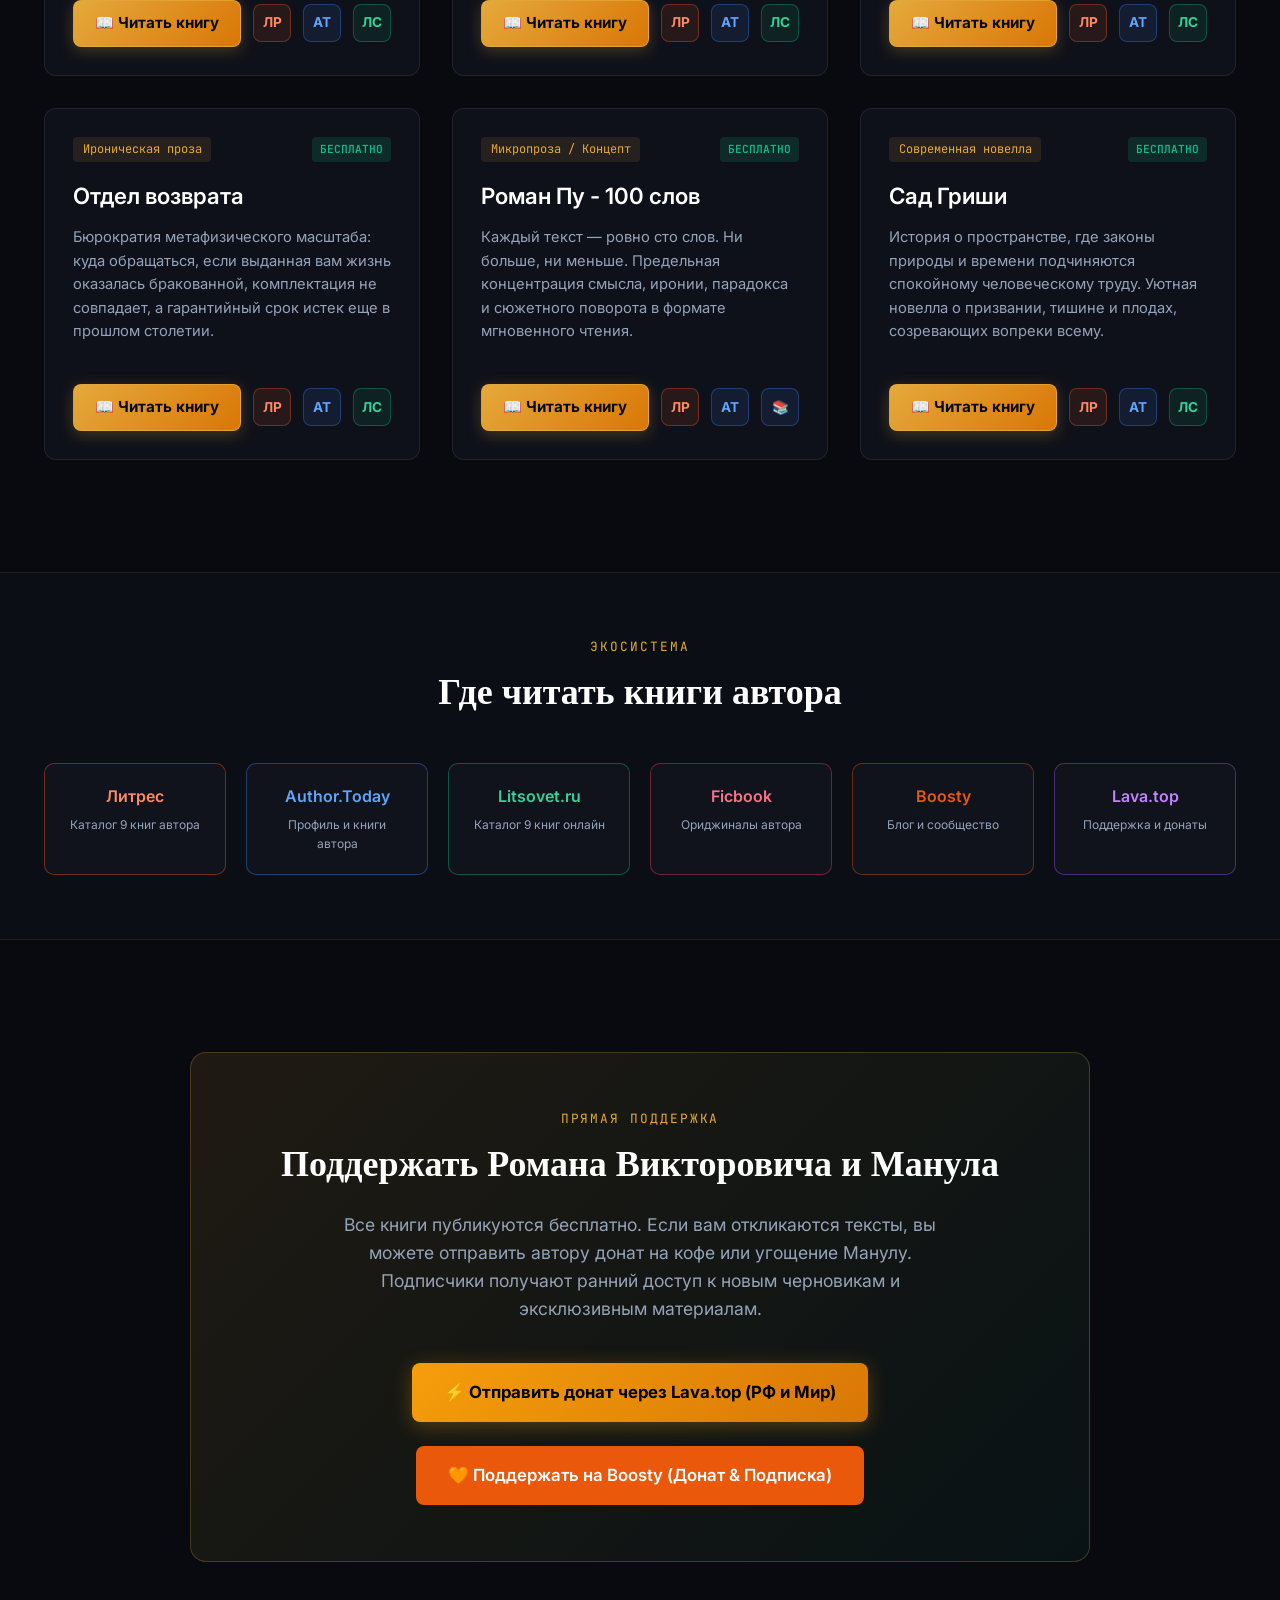
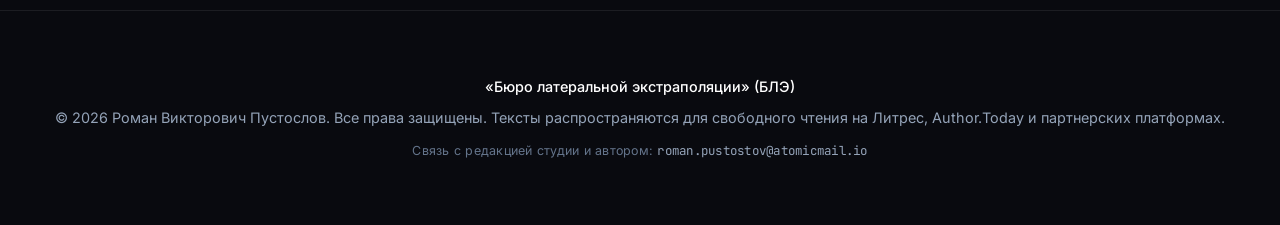
==== commit 7ad0d140: "Deploy index.html" ====
--- a/index.html
+++ b/index.html
@@ -62,8 +62,10 @@
         "image": "https://roman-pustoslov.pages.dev/assets/images/pustoslov_01_business_suit.png",
         "description": "Писатель, системный архитектор, автор интеллектуальной прозы, социальной сатиры и исследований в области агентных ИИ-систем. Основатель импринта «Бюро латеральной экстраполяции» (БЛЭ).",
         "sameAs": [
-          "https://author.today/u/romanpustoslov/works",
+          "https://author.today/u/romanpustoslov",
+          "https://www.litres.ru/author/roman-pustoslov/",
           "https://litsovet.ru/user/137387",
+          "https://ficbook.net/authors/01a14f0e-2501-7eb8-acd0-f462a1c70c53",
           "https://boosty.to/roman.pustoslov",
           "https://app.lava.top/roman.pustoslov"
         ]
@@ -719,8 +721,8 @@
         <a href="#about">Об авторе & Манул</a>
         <a href="#gallery">Фотохроника</a>
         <a href="#books">Книги</a>
-        <a href="https://selfpub.ru/books/ebooks/?state=published" target="_blank" style="color: #ff8a65; font-weight: 600;">Литрес ↗</a>
-        <a href="https://author.today/u/romanpustoslov/works" target="_blank" style="color: #60a5fa; font-weight: 600;">Author.Today ↗</a>
+        <a href="https://www.litres.ru/author/roman-pustoslov/" target="_blank" style="color: #ff8a65; font-weight: 600;">Литрес ↗</a>
+        <a href="https://author.today/u/romanpustoslov" target="_blank" style="color: #60a5fa; font-weight: 600;">Author.Today ↗</a>
         <a href="#platforms">Где читать</a>
         <a href="#support">Поддержать</a>
         <a href="https://boosty.to/roman.pustoslov" target="_blank" style="color: #ea580c; font-weight: 600;">Boosty ↗</a>
@@ -742,10 +744,10 @@
           <a href="#read/zelyony-svet/1" class="btn btn-read-ble" style="padding: 0.85rem 1.6rem; font-size: 1.05rem;">
             📖 Читать «Зеленый Свет» прямо на сайте
           </a>
-          <a href="https://author.today/u/romanpustoslov/works" target="_blank" class="btn btn-at-hero">
+          <a href="https://author.today/u/romanpustoslov" target="_blank" class="btn btn-at-hero">
             📚 На Author.Today
           </a>
-          <a href="https://selfpub.ru/books/ebooks/?state=published" target="_blank" class="btn" style="background: rgba(255, 87, 34, 0.2); border: 1px solid rgba(255, 87, 34, 0.4); color: #ff8a65;">
+          <a href="https://www.litres.ru/author/roman-pustoslov/" target="_blank" class="btn" style="background: rgba(255, 87, 34, 0.2); border: 1px solid rgba(255, 87, 34, 0.4); color: #ff8a65;">
             🔥 На Литрес
           </a>
           <a href="https://app.lava.top/roman.pustoslov" target="_blank" class="btn btn-primary">⚡ Поддержать</a>
@@ -780,8 +782,8 @@
           <a href="https://author.today/u/romanpustoslov" target="_blank" class="btn btn-at">
             Author.Today ↗
           </a>
-          <a href="https://selfpub.ru/books/ebooks/?state=published" target="_blank" class="btn btn-litres">
-            Литрес Самиздат ↗
+          <a href="https://www.litres.ru/author/roman-pustoslov/" target="_blank" class="btn btn-litres">
+            Литрес ↗
           </a>
         </div>
       </div>
@@ -861,7 +863,7 @@
           </div>
           <div class="book-links">
             <a href="#read/zelyony-svet/1" class="btn-read-ble">📖 Читать книгу</a>
-            <a href="https://selfpub.ru/books/1182349" target="_blank" rel="noopener" class="platform-icon-btn litres" title="Читать «Зеленый Свет» на Литрес" aria-label="Литрес">ЛР</a>
+            <a href="https://www.litres.ru/book/roman-pustoslov/zelenyi-svet-74639177/" target="_blank" rel="noopener" class="platform-icon-btn litres" title="Читать «Зеленый Свет» на Литрес" aria-label="Литрес">ЛР</a>
             <a href="https://author.today/work/668685" target="_blank" rel="noopener" class="platform-icon-btn at" title="Читать «Зеленый Свет» на Author.Today" aria-label="Author.Today">AT</a>
             <a href="https://litsovet.ru/books/1002391-zelenyy-svet/read" target="_blank" rel="noopener" class="platform-icon-btn litsovet" title="Читать «Зеленый Свет» на Litsovet" aria-label="Litsovet">ЛС</a>
           </div>
@@ -881,7 +883,7 @@
           </div>
           <div class="book-links">
             <a href="#read/voin-vyhodnogo-dnya/1" class="btn-read-ble">📖 Читать книгу</a>
-            <a href="https://selfpub.ru/books/1182367" target="_blank" rel="noopener" class="platform-icon-btn litres" title="Читать «Воин выходного дня» на Литрес" aria-label="Литрес">ЛР</a>
+            <a href="https://www.litres.ru/book/roman-pustoslov/voin-vykhodnogo-dnia-74639212/" target="_blank" rel="noopener" class="platform-icon-btn litres" title="Читать «Воин выходного дня» на Литрес" aria-label="Литрес">ЛР</a>
             <a href="https://author.today/work/647949" target="_blank" rel="noopener" class="platform-icon-btn at" title="Читать «Воин выходного дня» на Author.Today" aria-label="Author.Today">AT</a>
             <a href="https://litsovet.ru/books/1001672-voin-vyhodnogo-dnya/read" target="_blank" rel="noopener" class="platform-icon-btn litsovet" title="Читать «Воин выходного дня» на Litsovet" aria-label="Litsovet">ЛС</a>
           </div>
@@ -901,7 +903,7 @@
           </div>
           <div class="book-links">
             <a href="#read/voin-rabochey-nedeli/1" class="btn-read-ble">📖 Читать книгу</a>
-            <a href="https://selfpub.ru/books/1182372" target="_blank" rel="noopener" class="platform-icon-btn litres" title="Читать «Воин рабочей недели» на Литрес" aria-label="Литрес">ЛР</a>
+            <a href="https://www.litres.ru/book/roman-pustoslov/voin-rabochei-nedeli-74639224/" target="_blank" rel="noopener" class="platform-icon-btn litres" title="Читать «Воин рабочей недели» на Литрес" aria-label="Литрес">ЛР</a>
             <a href="https://author.today/work/647968" target="_blank" rel="noopener" class="platform-icon-btn at" title="Читать «Воин рабочей недели» на Author.Today" aria-label="Author.Today">AT</a>
             <a href="https://litsovet.ru/books/1001673-voin-rabochey-nedeli/read" target="_blank" rel="noopener" class="platform-icon-btn litsovet" title="Читать «Воин рабочей недели» на Litsovet" aria-label="Litsovet">ЛС</a>
           </div>
@@ -921,7 +923,7 @@
           </div>
           <div class="book-links">
             <a href="#read/borodatye/1" class="btn-read-ble">📖 Читать книгу</a>
-            <a href="https://selfpub.ru/books/1182374" target="_blank" rel="noopener" class="platform-icon-btn litres" title="Читать «Бородатые» на Литрес" aria-label="Литрес">ЛР</a>
+            <a href="https://www.litres.ru/book/roman-pustoslov/borodatye-74639228/" target="_blank" rel="noopener" class="platform-icon-btn litres" title="Читать «Бородатые» на Литрес" aria-label="Литрес">ЛР</a>
             <a href="https://author.today/work/614768" target="_blank" rel="noopener" class="platform-icon-btn at" title="Читать «Бородатые» на Author.Today" aria-label="Author.Today">AT</a>
             <a href="https://litsovet.ru/books/1000755-borodatye/read" target="_blank" rel="noopener" class="platform-icon-btn litsovet" title="Читать «Бородатые» на Litsovet" aria-label="Litsovet">ЛС</a>
           </div>
@@ -941,7 +943,7 @@
           </div>
           <div class="book-links">
             <a href="#read/progrev/1" class="btn-read-ble">📖 Читать книгу</a>
-            <a href="https://selfpub.ru/books/1182376" target="_blank" rel="noopener" class="platform-icon-btn litres" title="Читать «Прогрев» на Литрес" aria-label="Литрес">ЛР</a>
+            <a href="https://www.litres.ru/book/roman-pustoslov/progrev-74639244/" target="_blank" rel="noopener" class="platform-icon-btn litres" title="Читать «Прогрев» на Литрес" aria-label="Литрес">ЛР</a>
             <a href="https://author.today/work/612444" target="_blank" rel="noopener" class="platform-icon-btn at" title="Читать «Прогрев» на Author.Today" aria-label="Author.Today">AT</a>
             <a href="https://litsovet.ru/books/1000713-progrev/read" target="_blank" rel="noopener" class="platform-icon-btn litsovet" title="Читать «Прогрев» на Litsovet" aria-label="Litsovet">ЛС</a>
           </div>
@@ -961,7 +963,7 @@
           </div>
           <div class="book-links">
             <a href="#read/pisma-anne/1" class="btn-read-ble">📖 Читать книгу</a>
-            <a href="https://selfpub.ru/books/1182379" target="_blank" rel="noopener" class="platform-icon-btn litres" title="Читать «Письма Анне» на Литрес" aria-label="Литрес">ЛР</a>
+            <a href="https://www.litres.ru/book/roman-pustoslov/pis-ma-anne-74639254/" target="_blank" rel="noopener" class="platform-icon-btn litres" title="Читать «Письма Анне» на Литрес" aria-label="Литрес">ЛР</a>
             <a href="https://author.today/work/612441" target="_blank" rel="noopener" class="platform-icon-btn at" title="Читать «Письма Анне» на Author.Today" aria-label="Author.Today">AT</a>
             <a href="https://litsovet.ru/books/1000714-pisma-anne/read" target="_blank" rel="noopener" class="platform-icon-btn litsovet" title="Читать «Письма Анне» на Litsovet" aria-label="Litsovet">ЛС</a>
           </div>
@@ -981,7 +983,7 @@
           </div>
           <div class="book-links">
             <a href="#read/otdel-vozvrata/1" class="btn-read-ble">📖 Читать книгу</a>
-            <a href="https://selfpub.ru/books/1086933" target="_blank" rel="noopener" class="platform-icon-btn litres" title="Читать «Отдел возврата» на Литрес" aria-label="Литрес">ЛР</a>
+            <a href="https://www.litres.ru/book/roman-pustoslov/otdel-vozvrata-73997524/" target="_blank" rel="noopener" class="platform-icon-btn litres" title="Читать «Отдел возврата» на Литрес" aria-label="Литрес">ЛР</a>
             <a href="https://author.today/work/609740" target="_blank" rel="noopener" class="platform-icon-btn at" title="Читать «Отдел возврата» на Author.Today" aria-label="Author.Today">AT</a>
             <a href="https://litsovet.ru/user/137387" target="_blank" rel="noopener" class="platform-icon-btn litsovet" title="Читать «Отдел возврата» на Litsovet" aria-label="Litsovet">ЛС</a>
           </div>
@@ -1001,9 +1003,9 @@
           </div>
           <div class="book-links">
             <a href="#read/100-slov/1" class="btn-read-ble">📖 Читать книгу</a>
-            <a href="https://selfpub.ru/books/1092858" target="_blank" rel="noopener" class="platform-icon-btn litres" title="Читать «Роман Пу - 100 слов» на Литрес" aria-label="Литрес">ЛР</a>
+            <a href="https://www.litres.ru/book/roman-pustoslov/roman-pu-100-slov-74024223/" target="_blank" rel="noopener" class="platform-icon-btn litres" title="Читать «Роман Пу - 100 слов» на Литрес" aria-label="Литрес">ЛР</a>
             <a href="https://author.today/work/604814" target="_blank" rel="noopener" class="platform-icon-btn at" title="Читать «Роман Пу - 100 слов» на Author.Today" aria-label="Author.Today">AT</a>
-            <a href="https://author.today/u/romanpustoslov/works" target="_blank" rel="noopener" class="platform-icon-btn at" title="Все произведения автора на Author.Today" aria-label="Author.Today">📚</a>
+            <a href="https://author.today/u/romanpustoslov" target="_blank" rel="noopener" class="platform-icon-btn at" title="Все произведения автора на Author.Today" aria-label="Author.Today">📚</a>
           </div>
         </div>
 
@@ -1021,7 +1023,7 @@
           </div>
           <div class="book-links">
             <a href="#read/sad-grishi/1" class="btn-read-ble">📖 Читать книгу</a>
-            <a href="https://selfpub.ru/books/1182382" target="_blank" rel="noopener" class="platform-icon-btn litres" title="Читать «Сад Гриши» на Литрес" aria-label="Литрес">ЛР</a>
+            <a href="https://www.litres.ru/book/roman-pustoslov/sad-grishi-74639262/" target="_blank" rel="noopener" class="platform-icon-btn litres" title="Читать «Сад Гриши» на Литрес" aria-label="Литрес">ЛР</a>
             <a href="https://author.today/work/612424" target="_blank" rel="noopener" class="platform-icon-btn at" title="Читать «Сад Гриши» на Author.Today" aria-label="Author.Today">AT</a>
             <a href="https://litsovet.ru/books/1000712-sad-grishi/read" target="_blank" rel="noopener" class="platform-icon-btn litsovet" title="Читать «Сад Гриши» на Litsovet" aria-label="Litsovet">ЛС</a>
           </div>
@@ -1038,29 +1040,29 @@
         <h2 class="section-title">Где читать книги автора</h2>
       </div>
       <div class="platform-cards">
-        <a href="https://selfpub.ru/books/ebooks/?state=published" target="_blank" class="platform-card" style="border-color: rgba(255, 87, 34, 0.4);">
-          <div class="platform-name" style="color: #ff8a65;">Литрес Самиздат</div>
-          <div class="platform-badge">Опубликованы все 9 книг</div>
+        <a href="https://www.litres.ru/author/roman-pustoslov/" target="_blank" class="platform-card" style="border-color: rgba(255, 87, 34, 0.4);">
+          <div class="platform-name" style="color: #ff8a65;">Литрес</div>
+          <div class="platform-badge">Каталог 9 книг автора</div>
         </a>
-        <a href="https://author.today/u/romanpustoslov/works" target="_blank" class="platform-card" style="border-color: rgba(59, 130, 246, 0.4);">
+        <a href="https://author.today/u/romanpustoslov" target="_blank" class="platform-card" style="border-color: rgba(59, 130, 246, 0.4);">
           <div class="platform-name" style="color: #60a5fa;">Author.Today</div>
-          <div class="platform-badge">Каталог произведений автора</div>
+          <div class="platform-badge">Профиль и книги автора</div>
         </a>
-        <a href="https://litsovet.ru/user/137387" target="_blank" class="platform-card">
-          <div class="platform-name">Litsovet.ru</div>
+        <a href="https://litsovet.ru/user/137387" target="_blank" class="platform-card" style="border-color: rgba(16, 185, 129, 0.4);">
+          <div class="platform-name" style="color: #34d399;">Litsovet.ru</div>
           <div class="platform-badge">Каталог 9 книг онлайн</div>
         </a>
-        <a href="https://ficbook.net" target="_blank" class="platform-card">
-          <div class="platform-name">Ficbook</div>
-          <div class="platform-badge">Ориджиналы & драмы</div>
+        <a href="https://ficbook.net/authors/01a14f0e-2501-7eb8-acd0-f462a1c70c53" target="_blank" class="platform-card" style="border-color: rgba(244, 63, 94, 0.4);">
+          <div class="platform-name" style="color: #fb7185;">Ficbook</div>
+          <div class="platform-badge">Ориджиналы автора</div>
         </a>
-        <a href="https://bookriver.ru" target="_blank" class="platform-card">
-          <div class="platform-name">Букривер</div>
-          <div class="platform-badge">Мобильное чтение</div>
+        <a href="https://boosty.to/roman.pustoslov" target="_blank" class="platform-card" style="border-color: rgba(234, 88, 12, 0.4);">
+          <div class="platform-name" style="color: #ea580c;">Boosty</div>
+          <div class="platform-badge">Блог и сообщество</div>
         </a>
-        <a href="https://zelluloza.ru" target="_blank" class="platform-card">
-          <div class="platform-name">Целлюлоза</div>
-          <div class="platform-badge">Поглавный самиздат</div>
+        <a href="https://app.lava.top/roman.pustoslov" target="_blank" class="platform-card" style="border-color: rgba(168, 85, 247, 0.4);">
+          <div class="platform-name" style="color: #c084fc;">Lava.top</div>
+          <div class="platform-badge">Поддержка и донаты</div>
         </a>
       </div>
     </div>
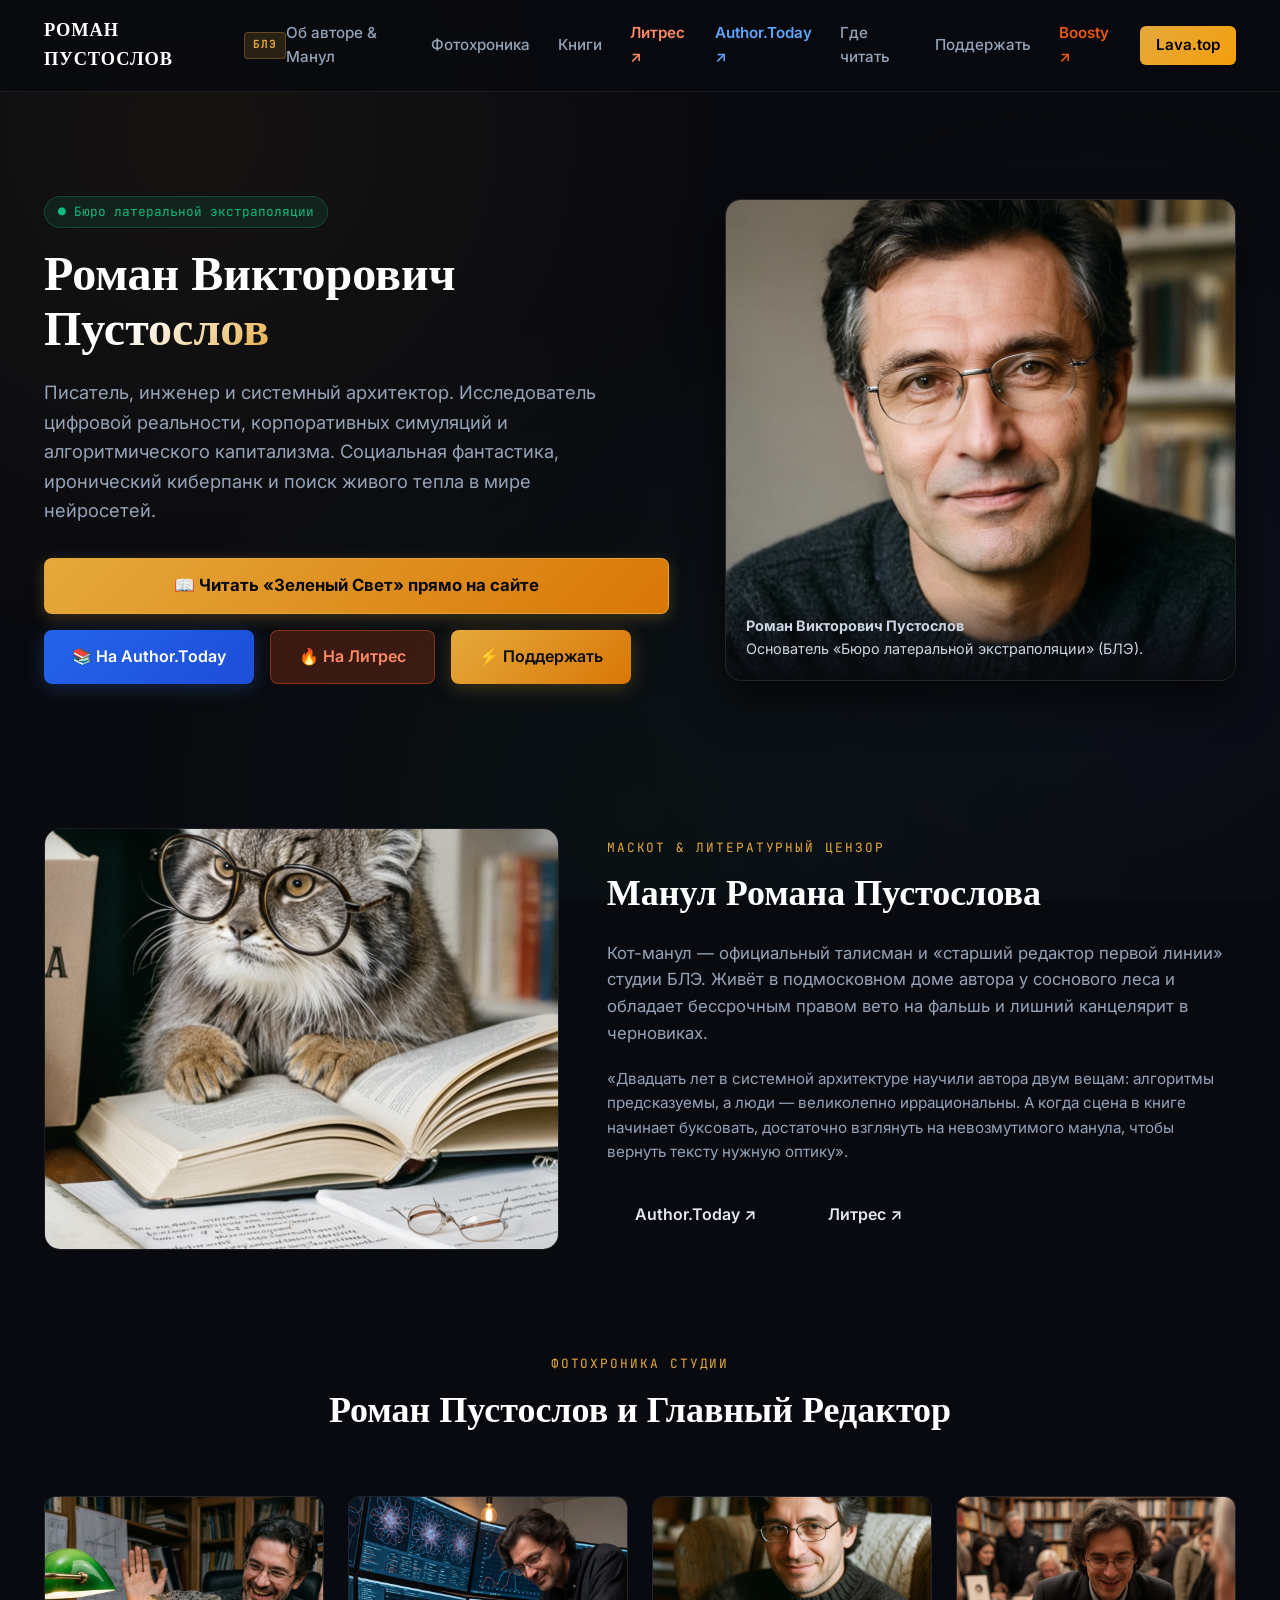
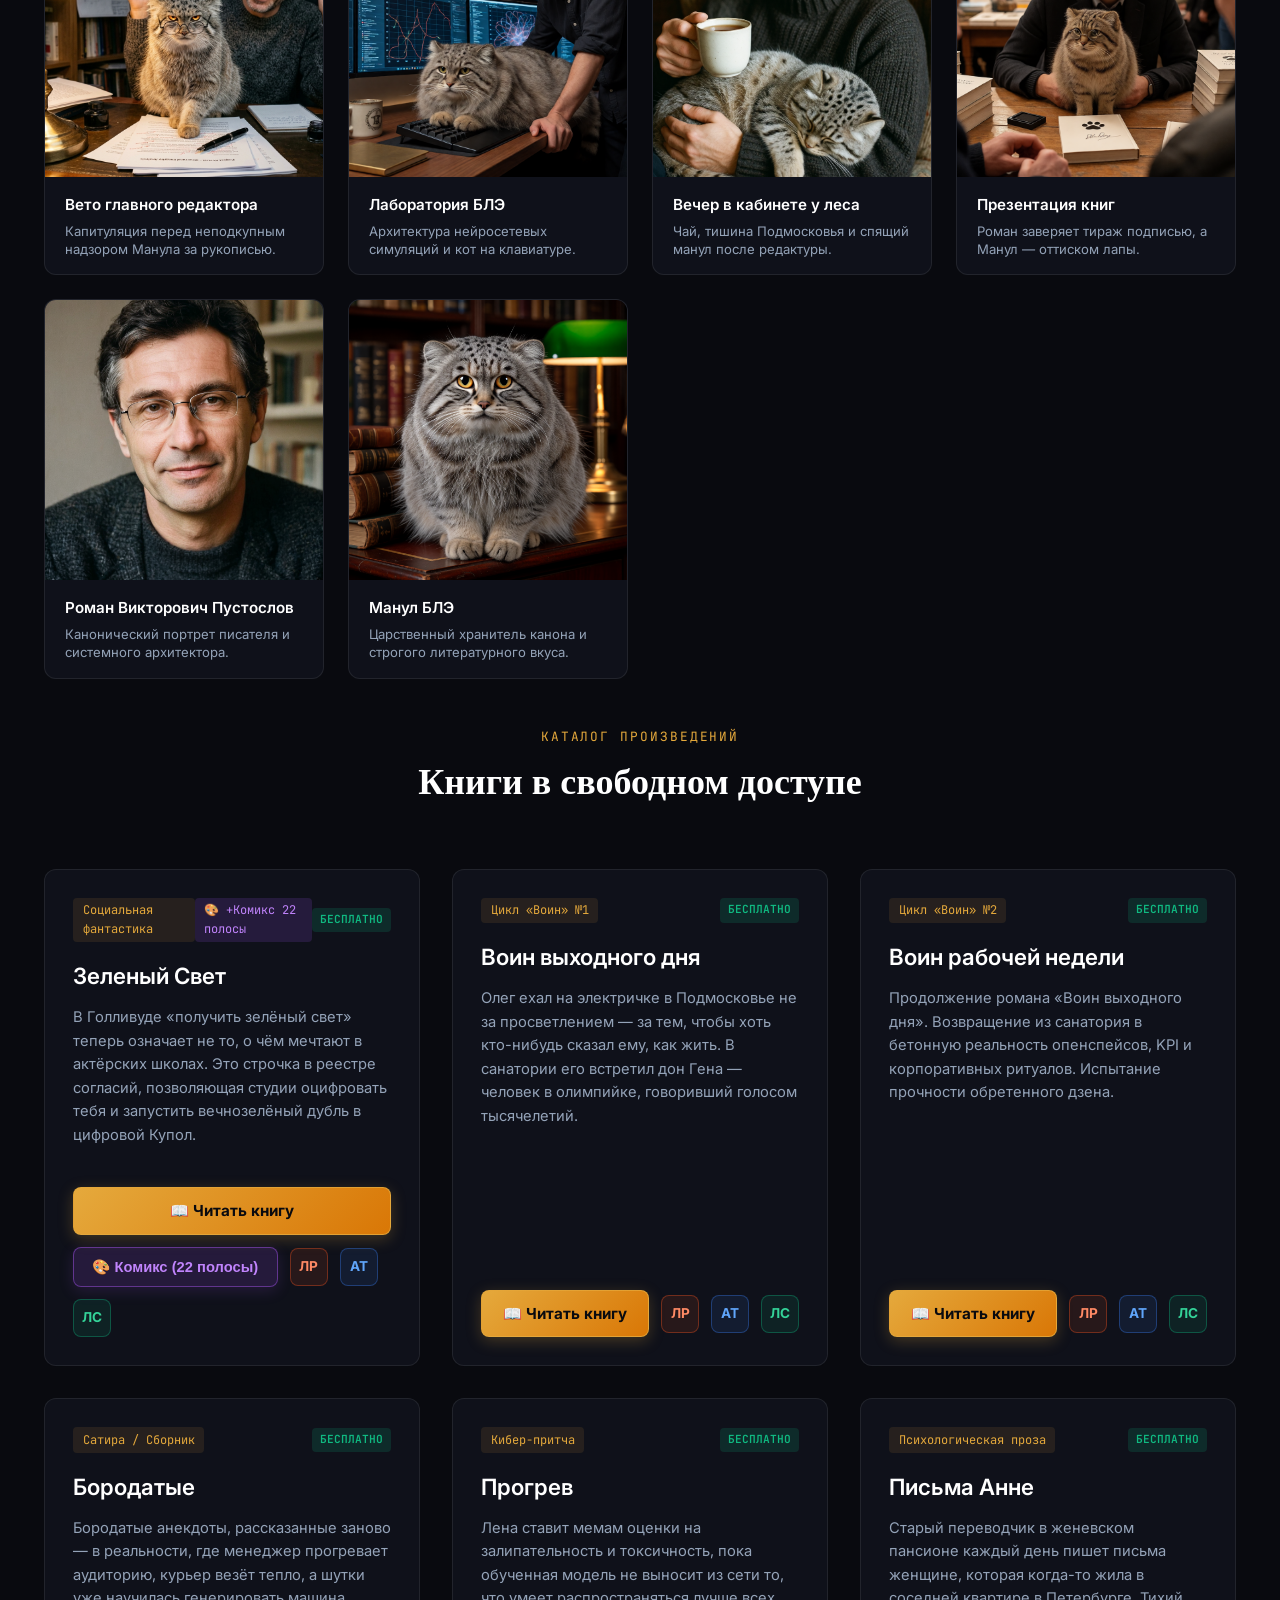
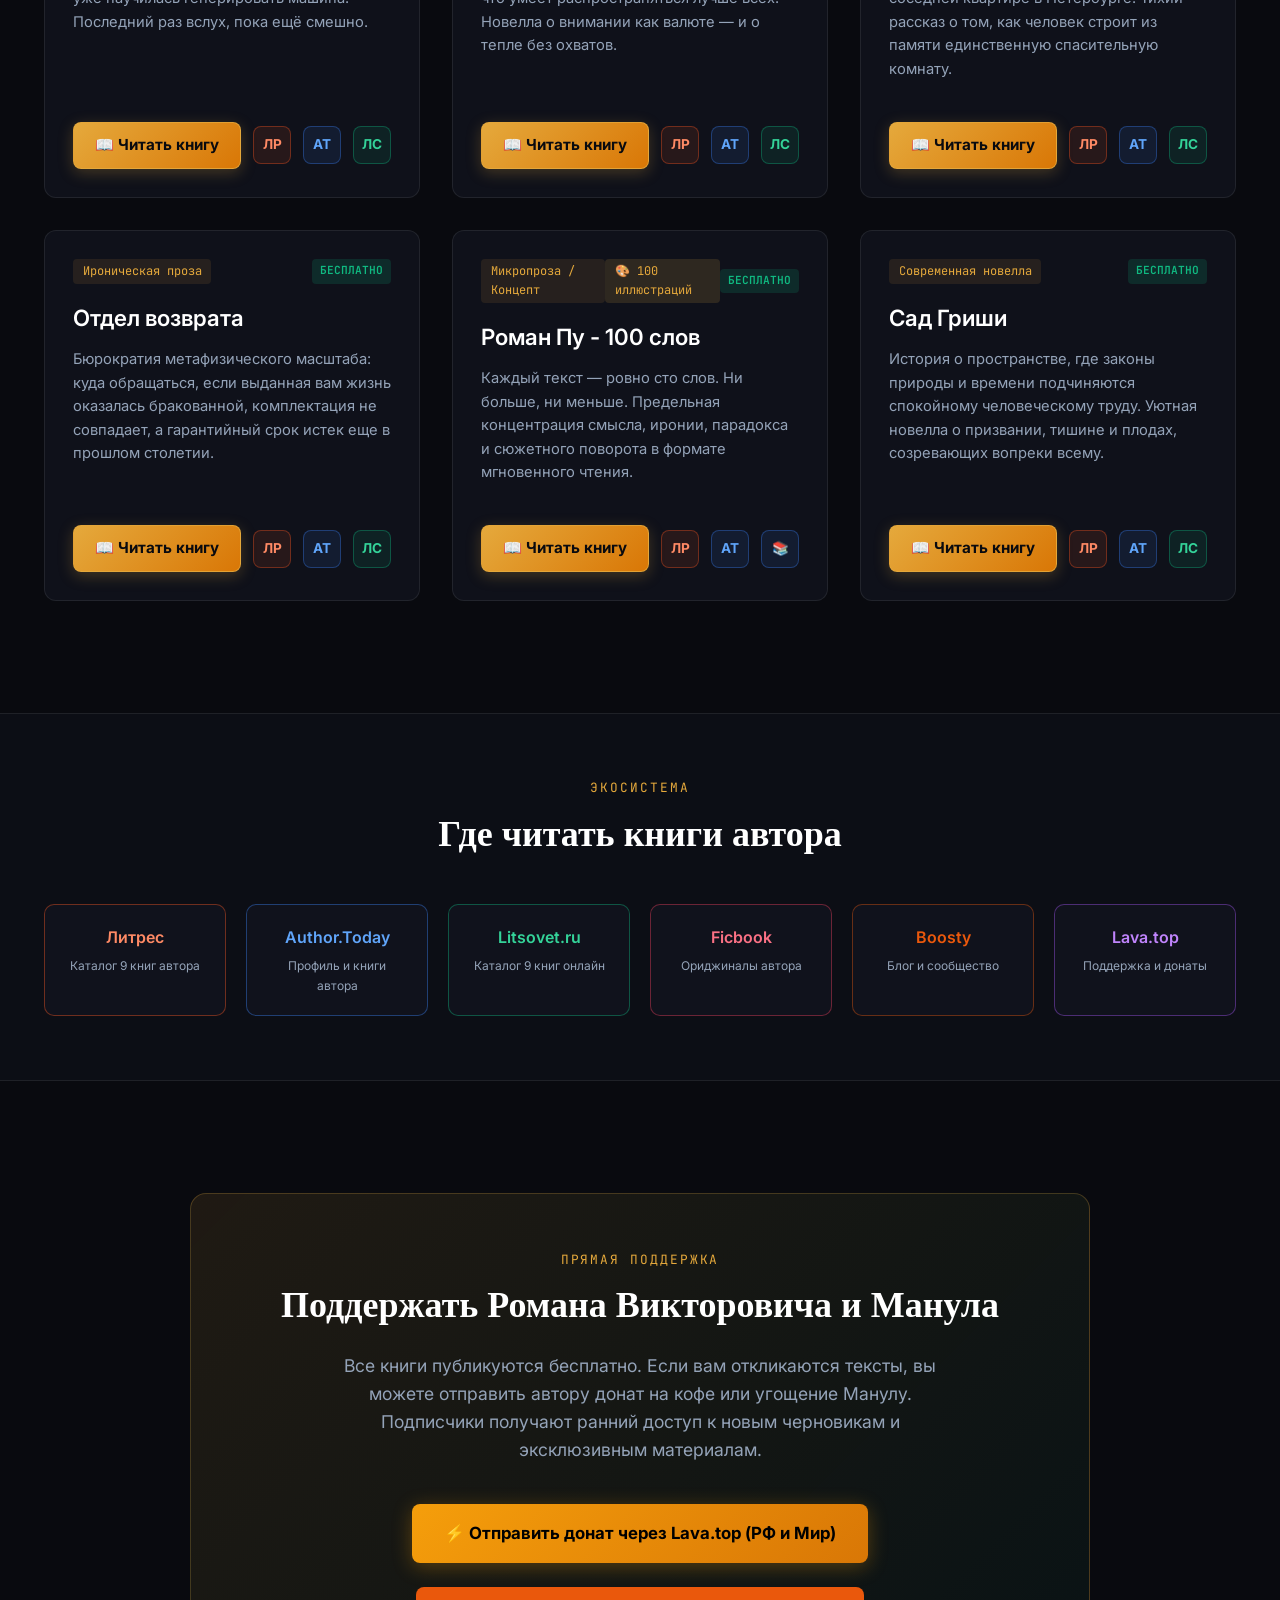
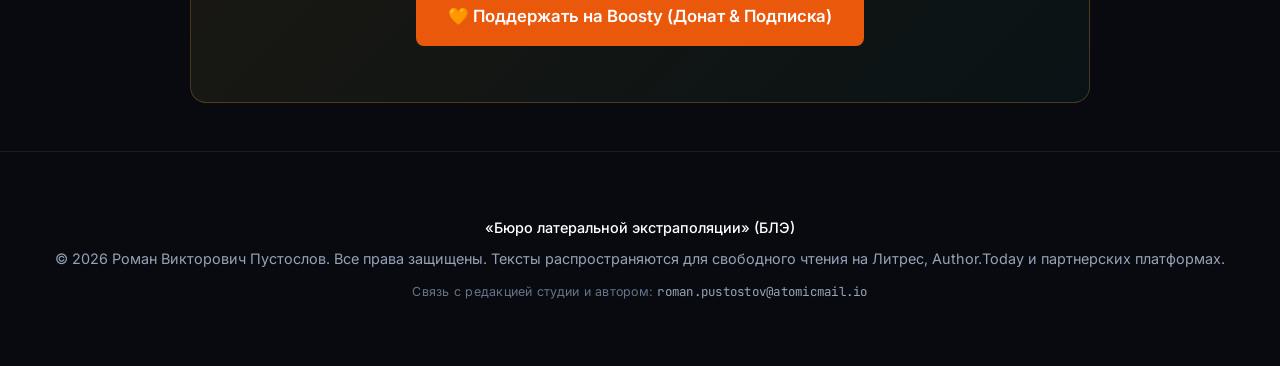
==== commit b956b502: "Deploy chapter illustrations (WebP), comic adaptation, and BLE reader updates" ====
--- a/index.html
+++ b/index.html
@@ -854,6 +854,7 @@
           <div>
             <div class="book-meta">
               <span class="book-tag">Социальная фантастика</span>
+              <span class="book-tag" style="background: rgba(168, 85, 247, 0.15); color: #c084fc; border-color: rgba(168, 85, 247, 0.4);">🎨 +Комикс 22 полосы</span>
               <span class="book-free-badge">БЕСПЛАТНО</span>
             </div>
             <h3 class="book-title">Зеленый Свет</h3>
@@ -863,6 +864,7 @@
           </div>
           <div class="book-links">
             <a href="#read/zelyony-svet/1" class="btn-read-ble">📖 Читать книгу</a>
+            <button type="button" onclick="bleReader.openComic('zelyony-svet')" class="btn-comic-ble" title="Открыть графический роман / комикс-адаптацию (22 полосы)">🎨 Комикс (22 полосы)</button>
             <a href="https://www.litres.ru/book/roman-pustoslov/zelenyi-svet-74639177/" target="_blank" rel="noopener" class="platform-icon-btn litres" title="Читать «Зеленый Свет» на Литрес" aria-label="Литрес">ЛР</a>
             <a href="https://author.today/work/668685" target="_blank" rel="noopener" class="platform-icon-btn at" title="Читать «Зеленый Свет» на Author.Today" aria-label="Author.Today">AT</a>
             <a href="https://litsovet.ru/books/1002391-zelenyy-svet/read" target="_blank" rel="noopener" class="platform-icon-btn litsovet" title="Читать «Зеленый Свет» на Litsovet" aria-label="Litsovet">ЛС</a>
@@ -994,6 +996,7 @@
           <div>
             <div class="book-meta">
               <span class="book-tag">Микропроза / Концепт</span>
+              <span class="book-tag" style="background: rgba(229, 169, 60, 0.15); color: #e5a93c; border-color: rgba(229, 169, 60, 0.4);">🎨 100 иллюстраций</span>
               <span class="book-free-badge">БЕСПЛАТНО</span>
             </div>
             <h3 class="book-title">Роман Пу - 100 слов</h3>
@@ -1116,6 +1119,7 @@
         </div>
       </div>
       <div class="ble-reader-actions">
+        <button id="ble-btn-comic" class="ble-header-btn" title="Смотреть комикс-адаптацию" style="display: none;" onclick="bleReader.openComic(bleReader.currentBook ? bleReader.currentBook.slug : '')">🎨</button>
         <button id="ble-btn-ambient" class="ble-header-btn" title="Включить фоновый ламповый эмбиент БЛЭ">♫</button>
         <button id="ble-btn-spritz" class="ble-header-btn" title="Режим скорочтения Spritz (RSVP)">⚡</button>
         <button id="ble-btn-settings" class="ble-header-btn" title="Настройки типографики">⚙</button>
@@ -1189,6 +1193,48 @@
     </div>
   </div>
 
+  <!-- Modal: Полноэкранный просмотр иллюстраций (Lightbox) -->
+  <div id="ble-lightbox-modal" class="ble-lightbox-modal" onclick="if(event.target===this) bleReader.closeLightbox()">
+    <button class="ble-lightbox-close" onclick="bleReader.closeLightbox()" title="Закрыть (Esc)">✕</button>
+    <div class="ble-lightbox-content">
+      <img id="ble-lightbox-img" src="" alt="" class="ble-lightbox-img">
+      <div id="ble-lightbox-caption" class="ble-lightbox-caption"></div>
+    </div>
+  </div>
+
+  <!-- Modal: Просмотрщик графического романа / комикса (22 полосы) -->
+  <div id="ble-comic-modal" class="ble-comic-modal">
+    <header class="ble-comic-header">
+      <div class="ble-comic-title">
+        <span style="font-size: 1.3rem;">🎨</span>
+        <span id="ble-comic-header-title">Зеленый Свет — Комикс-адаптация</span>
+      </div>
+      <div class="ble-comic-controls">
+        <span id="ble-comic-counter" class="ble-comic-counter">Стр. 1 из 22</span>
+        <button id="ble-comic-mode-btn" class="ble-comic-btn" onclick="bleReader.toggleComicMode()">📜 Лента (Webtoon)</button>
+        <a id="ble-comic-pdf-btn" href="assets/comics/zelyony-svet/zelyony-svet-comic.pdf" download target="_blank" class="ble-comic-btn ble-comic-btn-pdf" title="Скачать комикс в формате PDF">📥 Скачать PDF (4.5 MB)</a>
+        <button class="ble-header-btn" onclick="bleReader.closeComic()" title="Закрыть комикс">✕</button>
+      </div>
+    </header>
+
+    <div id="ble-comic-body" class="ble-comic-body">
+      <!-- Режим постраничного просмотра -->
+      <div id="ble-comic-page-view" class="ble-comic-page-view">
+        <img id="ble-comic-current-img" src="" alt="Страница комикса" class="ble-comic-current-img" onclick="bleReader.comicNextPage()" title="Нажмите для перехода к следующей странице">
+        
+        <div class="ble-comic-page-nav">
+          <button class="ble-comic-btn" onclick="bleReader.comicPrevPage()" title="Предыдущая страница">← Назад</button>
+          <button class="ble-comic-btn" onclick="bleReader.comicNextPage()" title="Следующая страница">Вперед →</button>
+        </div>
+
+        <div id="ble-comic-thumbs" class="ble-comic-thumbs-bar"></div>
+      </div>
+
+      <!-- Режим вертикальной ленты (Webtoon) -->
+      <div id="ble-comic-tape-view" class="ble-comic-tape-view" style="display: none;"></div>
+    </div>
+  </div>
+
   <!-- BLE Reader Scripts -->
   <script src="reader/spritz.js"></script>
   <script src="reader/audio_ambient.js"></script>
--- a/reader/reader.css
+++ b/reader/reader.css
@@ -649,3 +649,344 @@
     font-size: 2rem;
   }
 }
+
+/* ===================================================
+   CHAPTER ILLUSTRATIONS & LIGHTBOX (480px + ZOOM)
+   =================================================== */
+.ble-chapter-illustration-box {
+  margin: 2rem auto 2.75rem auto;
+  max-width: 520px;
+  text-align: center;
+}
+
+.ble-illustration-frame {
+  position: relative;
+  display: inline-block;
+  cursor: pointer;
+  border-radius: 12px;
+  overflow: hidden;
+  border: 1px solid rgba(229, 169, 60, 0.35);
+  box-shadow: 0 10px 32px rgba(0, 0, 0, 0.5);
+  transition: transform 0.25s ease, border-color 0.25s ease, box-shadow 0.25s ease;
+  background: #0d0f15;
+}
+
+.ble-illustration-frame:hover {
+  transform: translateY(-3px) scale(1.015);
+  border-color: rgba(229, 169, 60, 0.9);
+  box-shadow: 0 16px 40px rgba(229, 169, 60, 0.25);
+}
+
+.ble-illustration-img {
+  display: block;
+  width: 100%;
+  max-width: 480px;
+  height: auto;
+  object-fit: cover;
+  transition: filter 0.3s ease;
+}
+
+.ble-illustration-zoom-overlay {
+  position: absolute;
+  bottom: 0;
+  left: 0;
+  right: 0;
+  background: linear-gradient(to top, rgba(9, 10, 15, 0.95), transparent);
+  color: #fff;
+  padding: 1.5rem 1rem 0.6rem 1rem;
+  font-size: 0.85rem;
+  font-family: -apple-system, BlinkMacSystemFont, "Segoe UI", Roboto, sans-serif;
+  opacity: 0;
+  transform: translateY(6px);
+  transition: all 0.25s ease;
+  display: flex;
+  align-items: center;
+  justify-content: center;
+  gap: 0.4rem;
+}
+
+.ble-illustration-frame:hover .ble-illustration-zoom-overlay {
+  opacity: 1;
+  transform: translateY(0);
+}
+
+.ble-illustration-caption {
+  margin-top: 0.65rem;
+  font-size: 0.82rem;
+  color: var(--ble-text-muted);
+  font-family: -apple-system, BlinkMacSystemFont, "Segoe UI", Roboto, sans-serif;
+  letter-spacing: 0.03em;
+}
+
+/* Lightbox Modal */
+.ble-lightbox-modal {
+  position: fixed;
+  inset: 0;
+  z-index: 100000;
+  background: rgba(4, 5, 8, 0.95);
+  backdrop-filter: blur(10px);
+  display: flex;
+  flex-direction: column;
+  align-items: center;
+  justify-content: center;
+  opacity: 0;
+  pointer-events: none;
+  transition: opacity 0.25s ease;
+  padding: 1.5rem;
+}
+
+.ble-lightbox-modal.active {
+  opacity: 1;
+  pointer-events: auto;
+}
+
+.ble-lightbox-content {
+  position: relative;
+  max-width: 92vw;
+  max-height: 88vh;
+  display: flex;
+  flex-direction: column;
+  align-items: center;
+}
+
+.ble-lightbox-img {
+  max-width: 100%;
+  max-height: 82vh;
+  object-fit: contain;
+  border-radius: 8px;
+  box-shadow: 0 20px 60px rgba(0, 0, 0, 0.85);
+  border: 1px solid rgba(255, 255, 255, 0.12);
+}
+
+.ble-lightbox-caption {
+  margin-top: 0.85rem;
+  color: #e2e8f0;
+  font-size: 0.95rem;
+  text-align: center;
+  font-family: -apple-system, BlinkMacSystemFont, "Segoe UI", Roboto, sans-serif;
+}
+
+.ble-lightbox-close {
+  position: absolute;
+  top: 1.5rem;
+  right: 1.5rem;
+  width: 44px;
+  height: 44px;
+  border-radius: 50%;
+  background: rgba(255, 255, 255, 0.1);
+  border: 1px solid rgba(255, 255, 255, 0.2);
+  color: #fff;
+  font-size: 1.4rem;
+  cursor: pointer;
+  display: flex;
+  align-items: center;
+  justify-content: center;
+  transition: all 0.2s;
+}
+
+.ble-lightbox-close:hover {
+  background: rgba(229, 169, 60, 0.9);
+  color: #000;
+  transform: rotate(90deg);
+}
+
+/* ===================================================
+   COMIC VIEWER MODAL (22 полосы + Webtoon + PDF)
+   =================================================== */
+.ble-comic-modal {
+  position: fixed;
+  inset: 0;
+  z-index: 99999;
+  background: #08090d;
+  display: flex;
+  flex-direction: column;
+  opacity: 0;
+  pointer-events: none;
+  transition: opacity 0.25s ease;
+}
+
+.ble-comic-modal.active {
+  opacity: 1;
+  pointer-events: auto;
+}
+
+.ble-comic-header {
+  height: 60px;
+  background: rgba(14, 17, 24, 0.96);
+  border-bottom: 1px solid var(--ble-card-border);
+  display: flex;
+  align-items: center;
+  justify-content: space-between;
+  padding: 0 1.5rem;
+  gap: 1rem;
+  z-index: 10;
+  flex-shrink: 0;
+}
+
+.ble-comic-title {
+  font-size: 1.05rem;
+  font-weight: 700;
+  color: #fff;
+  display: flex;
+  align-items: center;
+  gap: 0.6rem;
+}
+
+.ble-comic-controls {
+  display: flex;
+  align-items: center;
+  gap: 0.75rem;
+}
+
+.ble-comic-counter {
+  font-size: 0.92rem;
+  color: var(--ble-gold);
+  font-weight: 600;
+  min-width: 100px;
+  text-align: center;
+}
+
+.ble-comic-btn {
+  background: rgba(255, 255, 255, 0.08);
+  border: 1px solid rgba(255, 255, 255, 0.15);
+  color: #fff;
+  padding: 0.45rem 0.85rem;
+  border-radius: 6px;
+  cursor: pointer;
+  font-size: 0.88rem;
+  font-weight: 600;
+  transition: all 0.2s;
+  display: inline-flex;
+  align-items: center;
+  gap: 0.35rem;
+  text-decoration: none;
+}
+
+.ble-comic-btn:hover {
+  background: var(--ble-gold);
+  color: #000;
+  border-color: var(--ble-gold);
+}
+
+.ble-comic-btn.active {
+  background: var(--ble-gold);
+  color: #000;
+}
+
+.ble-comic-btn-pdf {
+  background: rgba(168, 85, 247, 0.2);
+  border-color: rgba(168, 85, 247, 0.4);
+  color: #c084fc;
+}
+
+.ble-comic-btn-pdf:hover {
+  background: #9333ea;
+  color: #fff;
+}
+
+.ble-comic-body {
+  flex: 1;
+  overflow-y: auto;
+  overflow-x: hidden;
+  display: flex;
+  flex-direction: column;
+  align-items: center;
+  padding: 1.5rem 1rem;
+  background: #090a0f;
+}
+
+.ble-comic-page-view {
+  max-width: 900px;
+  width: 100%;
+  display: flex;
+  flex-direction: column;
+  align-items: center;
+}
+
+.ble-comic-current-img {
+  width: 100%;
+  max-width: 860px;
+  height: auto;
+  border-radius: 8px;
+  box-shadow: 0 15px 45px rgba(0, 0, 0, 0.7);
+  border: 1px solid rgba(255, 255, 255, 0.08);
+  cursor: pointer;
+}
+
+.ble-comic-page-nav {
+  display: flex;
+  align-items: center;
+  justify-content: center;
+  gap: 1.5rem;
+  margin: 1.5rem 0;
+}
+
+.ble-comic-tape-view {
+  display: flex;
+  flex-direction: column;
+  align-items: center;
+  gap: 1.5rem;
+  max-width: 860px;
+  width: 100%;
+}
+
+.ble-comic-tape-img {
+  width: 100%;
+  height: auto;
+  border-radius: 6px;
+  box-shadow: 0 10px 30px rgba(0, 0, 0, 0.5);
+  border: 1px solid rgba(255, 255, 255, 0.06);
+}
+
+.ble-comic-thumbs-bar {
+  display: flex;
+  gap: 0.5rem;
+  overflow-x: auto;
+  max-width: 860px;
+  width: 100%;
+  padding: 0.75rem 0.5rem;
+  scrollbar-width: thin;
+}
+
+.ble-comic-thumb {
+  height: 70px;
+  width: 50px;
+  border-radius: 4px;
+  object-fit: cover;
+  cursor: pointer;
+  opacity: 0.6;
+  border: 2px solid transparent;
+  transition: all 0.2s;
+  flex-shrink: 0;
+}
+
+.ble-comic-thumb:hover, .ble-comic-thumb.active {
+  opacity: 1;
+  border-color: var(--ble-gold);
+  transform: translateY(-2px);
+}
+
+/* Comic button on catalog book card */
+.btn-comic-ble {
+  padding: 0.65rem 1.15rem;
+  font-size: 0.92rem;
+  font-weight: 700;
+  border-radius: 8px;
+  background: rgba(168, 85, 247, 0.15);
+  color: #c084fc !important;
+  border: 1px solid rgba(168, 85, 247, 0.45);
+  box-shadow: 0 4px 15px rgba(168, 85, 247, 0.15);
+  transition: all 0.25s ease;
+  cursor: pointer;
+  display: inline-flex;
+  align-items: center;
+  gap: 0.4rem;
+  text-decoration: none;
+}
+
+.btn-comic-ble:hover {
+  background: #9333ea;
+  color: #fff !important;
+  box-shadow: 0 6px 20px rgba(168, 85, 247, 0.4);
+  transform: translateY(-1px);
+}
